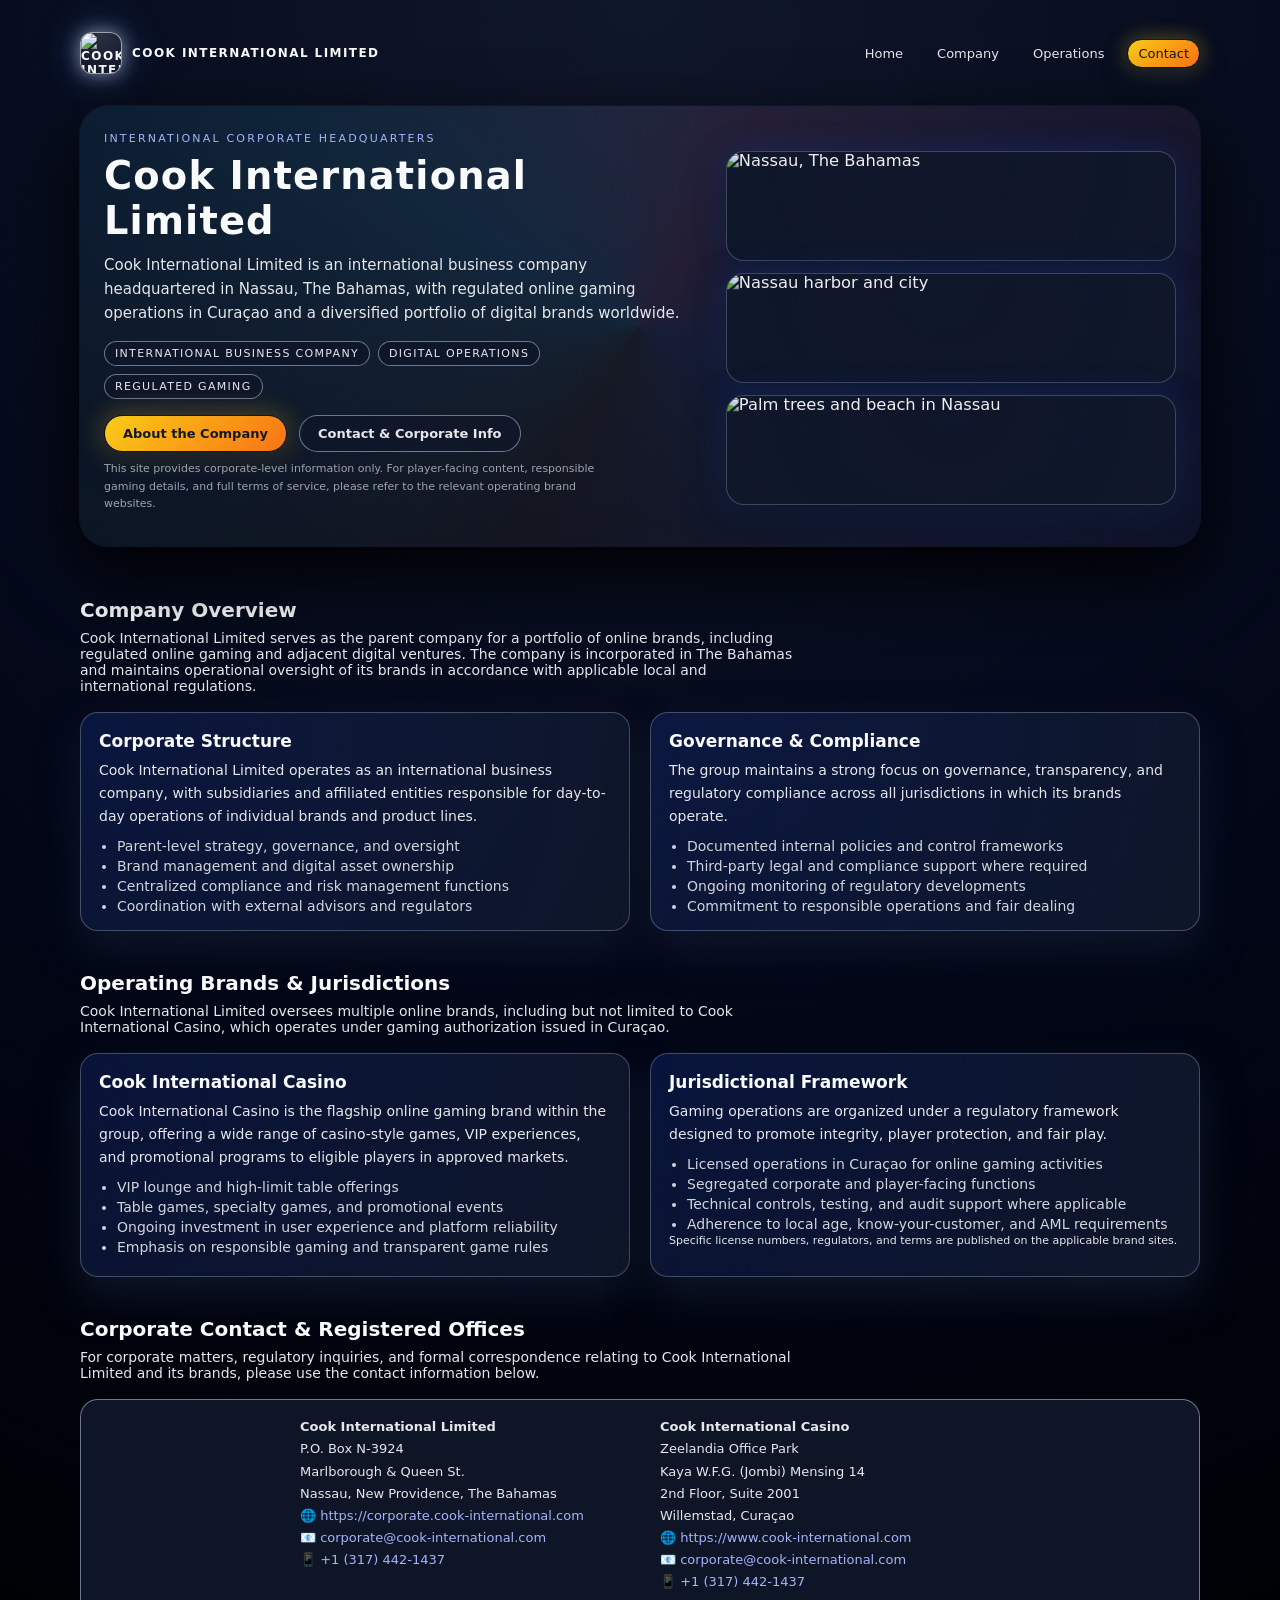
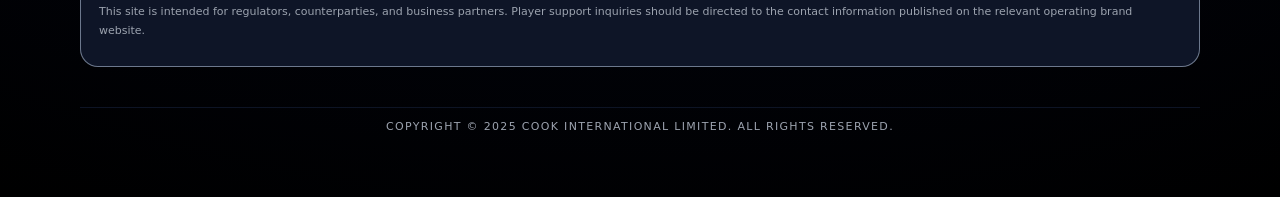
==== index.html @ 4b9677e4 "Update index.html" ====
<!DOCTYPE html>
<html lang="en">
<head>
  <meta charset="UTF-8" />
  <title>Cook International | Corporate Headquarters</title>
  <meta name="viewport" content="width=device-width, initial-scale=1" />
  <meta
    name="description"
    content="Cook International Limited — an international business company headquartered in Nassau, The Bahamas, with regulated gaming operations in Curaçao."
  />
  <style>
    :root {
      --bg-deep: #020617;
      --accent-gold: #facc15;
      --accent-orange: #f97316;
      --accent-indigo: #6366f1;
      --accent-pink: #ec4899;
      --muted: #9ca3af;
      --text-main: #f9fafb;
    }

    * {
      box-sizing: border-box;
    }

    body {
      margin: 0;
      font-family: system-ui, -apple-system, BlinkMacSystemFont, "Segoe UI", sans-serif;
      background: radial-gradient(circle at top, #0f172a 0, #020617 55%, #000 100%);
      color: var(--text-main);
    }

    a {
      color: #a5b4fc;
      text-decoration: none;
    }

    a:hover {
      text-decoration: underline;
    }

    #cookcorp-site {
      padding: 32px 16px 64px;
    }

    .cis-shell {
      max-width: 1120px;
      margin: 0 auto;
    }

    /* NAV */
    .cis-nav {
      display: flex;
      align-items: center;
      justify-content: space-between;
      gap: 18px;
      margin-bottom: 32px;
    }

    .cis-brand {
      display: flex;
      align-items: center;
      gap: 10px;
      font-weight: 600;
      letter-spacing: 0.12em;
      text-transform: uppercase;
      font-size: 12px;
    }

    .cis-brand-logo {
      width: 42px;
      height: 42px;
      border-radius: 12px;
      overflow: hidden;
      border: 1px solid rgba(248, 250, 252, 0.6);
      box-shadow:
        0 0 18px rgba(248, 250, 252, 0.5),
        0 0 40px rgba(59, 130, 246, 0.4);
      background: radial-gradient(circle at top, rgba(248, 250, 252, 0.15), rgba(15, 23, 42, 0.96));
      flex-shrink: 0;
    }

    .cis-brand-logo img {
      width: 100%;
      height: 100%;
      object-fit: cover;
      display: block;
    }

    .cis-nav-links {
      display: flex;
      flex-wrap: wrap;
      gap: 12px;
      font-size: 13px;
    }

    .cis-nav-links a {
      padding: 6px 10px;
      border-radius: 999px;
      color: #e5e7eb;
      border: 1px solid transparent;
    }

    .cis-nav-links a:hover {
      border-color: rgba(148, 163, 184, 0.7);
      text-decoration: none;
      background: rgba(15, 23, 42, 0.9);
    }

    .cis-nav-links a.cis-nav-primary {
      background: linear-gradient(135deg, var(--accent-gold), var(--accent-orange));
      color: #111827;
      border-color: rgba(15, 23, 42, 1);
      box-shadow:
        0 10px 24px rgba(15, 23, 42, 0.9),
        0 0 20px rgba(250, 204, 21, 0.4);
    }

    .cis-nav-links a.cis-nav-primary:hover {
      transform: translateY(-1px);
      box-shadow:
        0 14px 30px rgba(15, 23, 42, 0.95),
        0 0 28px rgba(250, 204, 21, 0.55);
    }

    /* HERO */
    .cis-hero {
      margin-bottom: 52px;
    }

    .cis-hero-inner {
      display: grid;
      grid-template-columns: minmax(0, 1.45fr) minmax(0, 1.1fr);
      gap: 28px;
      align-items: center;
      background: radial-gradient(circle at top, rgba(15, 23, 42, 0.98), rgba(2, 6, 23, 0.98));
      border-radius: 28px;
      padding: 26px 24px 22px;
      box-shadow:
        0 0 0 1px rgba(15, 23, 42, 0.95),
        0 26px 70px rgba(0, 0, 0, 0.96);
      position: relative;
      overflow: hidden;
    }

    .cis-hero-inner::before {
      content: "";
      position: absolute;
      inset: -40%;
      background:
        conic-gradient(
          from 210deg,
          rgba(250, 204, 21, 0.1),
          rgba(56, 189, 248, 0.25),
          rgba(244, 114, 182, 0.22),
          rgba(129, 140, 248, 0.18),
          rgba(250, 204, 21, 0.1)
        );
      opacity: 0.45;
      mix-blend-mode: screen;
      pointer-events: none;
      animation: cisBeam 28s linear infinite;
    }

    .cis-hero-left,
    .cis-hero-right {
      position: relative;
      z-index: 1;
    }

    .cis-eyebrow {
      text-transform: uppercase;
      letter-spacing: 0.2em;
      font-size: 11px;
      color: #a5b4fc;
      margin: 0 0 8px;
    }

    .cis-hero-left h1 {
      font-size: clamp(28px, 3vw, 40px);
      letter-spacing: 0.03em;
      margin: 0 0 10px;
    }

    .cis-hero-lede {
      margin: 0 0 16px;
      color: #e5e7eb;
      line-height: 1.6;
      max-width: 580px;
      font-size: 15px;
    }

    .cis-hero-tags {
      display: flex;
      flex-wrap: wrap;
      gap: 8px;
      margin-bottom: 16px;
      font-size: 11px;
    }

    .cis-tag-pill {
      padding: 5px 10px;
      border-radius: 999px;
      border: 1px solid rgba(148, 163, 184, 0.7);
      background: rgba(15, 23, 42, 0.9);
      color: #e5e7eb;
      text-transform: uppercase;
      letter-spacing: 0.12em;
    }

    .cis-hero-cta-row {
      display: flex;
      flex-wrap: wrap;
      gap: 12px;
      margin: 10px 0 6px;
    }

    .cis-btn-primary,
    .cis-btn-secondary {
      display: inline-flex;
      align-items: center;
      justify-content: center;
      padding: 10px 18px;
      border-radius: 999px;
      font-size: 13px;
      font-weight: 600;
      border: 1px solid transparent;
      cursor: pointer;
      white-space: nowrap;
      transition: transform 0.12s ease, box-shadow 0.12s ease, background 0.12s ease, border-color 0.12s ease;
      text-decoration: none;
    }

    .cis-btn-primary {
      background: linear-gradient(135deg, var(--accent-gold), var(--accent-orange));
      color: #111827;
      border-color: rgba(15, 23, 42, 1);
      box-shadow:
        0 10px 30px rgba(15, 23, 42, 0.9),
        0 0 26px rgba(251, 191, 36, 0.4);
    }

    .cis-btn-primary:hover {
      transform: translateY(-1px);
      box-shadow:
        0 14px 36px rgba(15, 23, 42, 0.96),
        0 0 34px rgba(251, 191, 36, 0.5);
      text-decoration: none;
    }

    .cis-btn-secondary {
      background: rgba(15, 23, 42, 0.78);
      color: #e5e7eb;
      border-color: rgba(148, 163, 184, 0.7);
    }

    .cis-btn-secondary:hover {
      background: rgba(15, 23, 42, 0.96);
      transform: translateY(-1px);
      text-decoration: none;
      box-shadow: 0 10px 26px rgba(15, 23, 42, 0.95);
    }

    .cis-hero-footnote {
      font-size: 11px;
      color: var(--muted);
      max-width: 520px;
      margin-top: 8px;
      line-height: 1.6;
    }

    /* HERO RIGHT – IMAGES */
    .cis-hero-right-grid {
      display: grid;
      grid-template-columns: 1fr;
      gap: 12px;
    }

    .cis-media-card {
      position: relative;
      overflow: hidden;
      border-radius: 18px;
      border: 1px solid rgba(148, 163, 184, 0.35);
      background: radial-gradient(circle at top, rgba(15, 23, 42, 0.9), rgba(15, 23, 42, 1));
      box-shadow:
        0 18px 38px rgba(15, 23, 42, 0.95),
        0 0 30px rgba(30, 64, 175, 0.35);
      min-height: 110px;
    }

    .cis-media-card img {
      width: 100%;
      height: 100%;
      object-fit: cover;
      display: block;
      opacity: 0.95;
      transform: scale(1.02);
      transition: transform 0.4s ease, opacity 0.4s ease;
    }

    .cis-media-card:hover img {
      transform: scale(1.05);
      opacity: 1;
    }

    /* SECTIONS */
    section {
      margin-bottom: 40px;
    }

    .cis-section-title {
      font-size: 20px;
      margin: 0 0 8px;
    }

    .cis-section-sub {
      margin: 0 0 18px;
      font-size: 14px;
      color: #e5e7eb;
      max-width: 720px;
    }

    /* PANELS */
    .cis-two-column {
      display: grid;
      grid-template-columns: repeat(2, minmax(0, 1fr));
      gap: 20px;
    }

    .cis-panel {
      border-radius: 18px;
      border: 1px solid rgba(148, 163, 184, 0.4);
      background: radial-gradient(circle at top left, rgba(30, 64, 175, 0.25), rgba(15, 23, 42, 0.98));
      padding: 18px 18px 16px;
      box-shadow: 0 18px 40px rgba(15, 23, 42, 0.95);
      font-size: 14px;
    }

    .cis-panel h3 {
      margin: 0 0 8px;
      font-size: 17px;
    }

    .cis-panel p {
      margin: 0 0 10px;
      line-height: 1.65;
      color: #e5e7eb;
    }

    .cis-panel ul {
      margin: 0;
      padding-left: 18px;
      color: #d1d5db;
    }

    .cis-panel ul li + li {
      margin-top: 4px;
    }

    .cis-small {
      font-size: 11px;
      color: var(--muted);
      margin-top: 6px;
    }

    /* CONTACT */
    .cis-contact-block {
      border-radius: 18px;
      padding: 16px 18px 14px;
      background: rgba(15, 23, 42, 0.94);
      border: 1px solid rgba(148, 163, 184, 0.7);
      font-size: 13px;
      line-height: 1.7;
      color: #e5e7eb;
    }

    .cis-contact-inner {
      display: flex;
      flex-wrap: wrap;
      gap: 20px 40px;
      justify-content: center;      /* keep the two address boxes together, not pushed to edges */
      align-items: flex-start;
    }

    .cis-contact-details {
      min-width: 260px;
      max-width: 360px;
      flex: 0 1 320px;              /* similar width columns so the “boxes” feel even */
    }

    .cis-contact-label {
      font-size: 11px;
      text-transform: uppercase;
      letter-spacing: 0.08em;
      color: var(--muted);
      margin-bottom: 6px;
    }

    /* FOOTER */
    .cis-footer {
      margin-top: 24px;
      padding-top: 12px;
      border-top: 1px solid rgba(15, 23, 42, 0.9);
      font-size: 11px;
      letter-spacing: 0.12em;
      text-transform: uppercase;
      text-align: center;
      color: var(--muted);
    }

    /* RESPONSIVE */
    @media (max-width: 960px) {
      .cis-hero-inner {
        grid-template-columns: minmax(0, 1fr);
      }

      .cis-hero-right {
        order: -1;
      }
    }

    @media (max-width: 880px) {
      .cis-two-column {
        grid-template-columns: minmax(0, 1fr);
      }
    }

    @media (max-width: 640px) {
      #cookcorp-site {
        padding: 24px 14px 40px;
      }

      .cis-nav {
        flex-direction: column;
        align-items: flex-start;
      }

      .cis-hero-inner {
        padding: 20px 16px 18px;
        border-radius: 22px;
      }

      .cis-contact-inner {
        justify-content: flex-start; /* stack nicely on small screens */
      }
    }

    @keyframes cisBeam {
      0% {
        transform: translate3d(0, 0, 0) rotate(0deg);
      }
      50% {
        transform: translate3d(-6%, 4%, 0) rotate(170deg);
      }
      100% {
        transform: translate3d(0, 0, 0) rotate(360deg);
      }
    }
  </style>
</head>
<body>
  <div id="cookcorp-site">
    <div class="cis-shell">
      <!-- NAV -->
      <header class="cis-nav">
        <div class="cis-brand">
          <div class="cis-brand-logo">
            <img
              src="https://www.cook-international.com/s/CookIntlCasino.png"
              alt="Cook International corporate emblem"
              loading="lazy"
            />
          </div>
          <span>Cook International Limited</span>
        </div>
        <nav class="cis-nav-links">
          <a href="#home">Home</a>
          <a href="#company">Company</a>
          <a href="#operations">Operations</a>
          <a href="#contact" class="cis-nav-primary">Contact</a>
        </nav>
      </header>

      <!-- HERO -->
      <section id="home" class="cis-hero">
        <div class="cis-hero-inner">
          <div class="cis-hero-left">
            <p class="cis-eyebrow">International Corporate Headquarters</p>

            <h1>Cook International Limited</h1>

            <p class="cis-hero-lede">
              Cook International Limited is an international business company headquartered in Nassau,
              The Bahamas, with regulated online gaming operations in Curaçao and a diversified portfolio
              of digital brands worldwide.
            </p>

            <div class="cis-hero-tags">
              <span class="cis-tag-pill">International Business Company</span>
              <span class="cis-tag-pill">Digital Operations</span>
              <span class="cis-tag-pill">Regulated Gaming</span>
            </div>

            <div class="cis-hero-cta-row">
              <a href="#company" class="cis-btn-primary">About the Company</a>
              <a href="#contact" class="cis-btn-secondary">Contact &amp; Corporate Info</a>
            </div>

            <p class="cis-hero-footnote">
              This site provides corporate-level information only. For player-facing content, responsible
              gaming details, and full terms of service, please refer to the relevant operating brand
              websites.
            </p>
          </div>

          <div class="cis-hero-right">
            <div class="cis-hero-right-grid">
              <div class="cis-media-card">
                <img
                  src="https://assets.ace.aaa.com/is/image/aceaaa/GettyImages-1688989832-coastline-paradise-island-bahamas:hero-full-width-1200x800"
                  alt="Nassau, The Bahamas"
                  loading="lazy"
                />
              </div>
              <div class="cis-media-card">
                <img
                  src="https://www.ncl.com/sites/default/files/1000x667bahamasnassau.jpg"
                  alt="Nassau harbor and city"
                  loading="lazy"
                />
              </div>
              <div class="cis-media-card">
                <img
                  src="https://ik.imgkit.net/3vlqs5axxjf/external/ik-seo/http://images.ntmllc.com/v4/destination/Bahamas/Nassau/220570_SCN2_Nassau_iStock1006274284_ZF86EC/Nassau-Scenery.jpg?tr=w-656%2Ch-390%2Cfo-auto"
                  alt="Palm trees and beach in Nassau"
                  loading="lazy"
                />
              </div>
            </div>
          </div>
        </div>
      </section>

      <!-- COMPANY -->
      <section id="company">
        <h2 class="cis-section-title">Company Overview</h2>
        <p class="cis-section-sub">
          Cook International Limited serves as the parent company for a portfolio of online brands,
          including regulated online gaming and adjacent digital ventures. The company is incorporated
          in The Bahamas and maintains operational oversight of its brands in accordance with applicable
          local and international regulations.
        </p>

        <div class="cis-two-column">
          <article class="cis-panel">
            <h3>Corporate Structure</h3>
            <p>
              Cook International Limited operates as an international business company, with subsidiaries
              and affiliated entities responsible for day-to-day operations of individual brands and product
              lines.
            </p>
            <ul>
              <li>Parent-level strategy, governance, and oversight</li>
              <li>Brand management and digital asset ownership</li>
              <li>Centralized compliance and risk management functions</li>
              <li>Coordination with external advisors and regulators</li>
            </ul>
          </article>

          <article class="cis-panel">
            <h3>Governance &amp; Compliance</h3>
            <p>
              The group maintains a strong focus on governance, transparency, and regulatory compliance
              across all jurisdictions in which its brands operate.
            </p>
            <ul>
              <li>Documented internal policies and control frameworks</li>
              <li>Third-party legal and compliance support where required</li>
              <li>Ongoing monitoring of regulatory developments</li>
              <li>Commitment to responsible operations and fair dealing</li>
            </ul>
          </article>
        </div>
      </section>

      <!-- OPERATIONS -->
      <section id="operations">
        <h2 class="cis-section-title">Operating Brands &amp; Jurisdictions</h2>
        <p class="cis-section-sub">
          Cook International Limited oversees multiple online brands, including but not limited to
          Cook International Casino, which operates under gaming authorization issued in Curaçao.
        </p>

        <div class="cis-two-column">
          <article class="cis-panel">
            <h3>Cook International Casino</h3>
            <p>
              Cook International Casino is the flagship online gaming brand within the group, offering
              a wide range of casino-style games, VIP experiences, and promotional programs to eligible
              players in approved markets.
            </p>
            <ul>
              <li>VIP lounge and high-limit table offerings</li>
              <li>Table games, specialty games, and promotional events</li>
              <li>Ongoing investment in user experience and platform reliability</li>
              <li>Emphasis on responsible gaming and transparent game rules</li>
            </ul>
          </article>

          <article class="cis-panel">
            <h3>Jurisdictional Framework</h3>
            <p>
              Gaming operations are organized under a regulatory framework designed to promote integrity,
              player protection, and fair play.
            </p>
            <ul>
              <li>Licensed operations in Curaçao for online gaming activities</li>
              <li>Segregated corporate and player-facing functions</li>
              <li>Technical controls, testing, and audit support where applicable</li>
              <li>Adherence to local age, know-your-customer, and AML requirements</li>
            </ul>
            <p class="cis-small">
              Specific license numbers, regulators, and terms are published on the applicable brand sites.
            </p>
          </article>
        </div>
      </section>

      <!-- CONTACT -->
      <section id="contact">
        <h2 class="cis-section-title">Corporate Contact &amp; Registered Offices</h2>
        <p class="cis-section-sub">
          For corporate matters, regulatory inquiries, and formal correspondence relating to Cook International
          Limited and its brands, please use the contact information below.
        </p>

        <div class="cis-contact-block">
          <div class="cis-contact-inner">
            <!-- Bahamas Corporate Office -->
            <div class="cis-contact-details">
              <strong>Cook International Limited</strong><br />
              P.O. Box N-3924<br />
              Marlborough &amp; Queen St.<br />
              Nassau, New Providence, The Bahamas<br />
              🌐
              <a href="https://corporate.cook-international.com" target="_blank" rel="noopener">
                https://corporate.cook-international.com
              </a><br />
              📧
              <a href="mailto:corporate@cook-international.com">corporate@cook-international.com</a><br />
              📱
              <a href="tel:+13174421437">+1 (317) 442-1437</a>
            </div>

            <!-- Curaçao Gaming Operations Address -->
            <div class="cis-contact-details">
              <strong>Cook International Casino</strong><br />
              Zeelandia Office Park<br />
              Kaya W.F.G. (Jombi) Mensing 14<br />
              2nd Floor, Suite 2001<br />
              Willemstad, Curaçao<br />
              🌐
              <a href="https://www.cook-international.com" target="_blank" rel="noopener">
                https://www.cook-international.com
              </a><br />
              📧
              <a href="mailto:corporate@cook-international.com">corporate@cook-international.com</a><br />
              📱
              <a href="tel:+13174421437">+1 (317) 442-1437</a>
            </div>
          </div>

          <p class="cis-small" style="margin-top: 10px;">
            This site is intended for regulators, counterparties, and business partners. Player support inquiries
            should be directed to the contact information published on the relevant operating brand website.
          </p>
        </div>
      </section>

      <footer class="cis-footer">
        Copyright © 2025 Cook International Limited. All Rights Reserved.
      </footer>
    </div>
  </div>
</body>
</html>
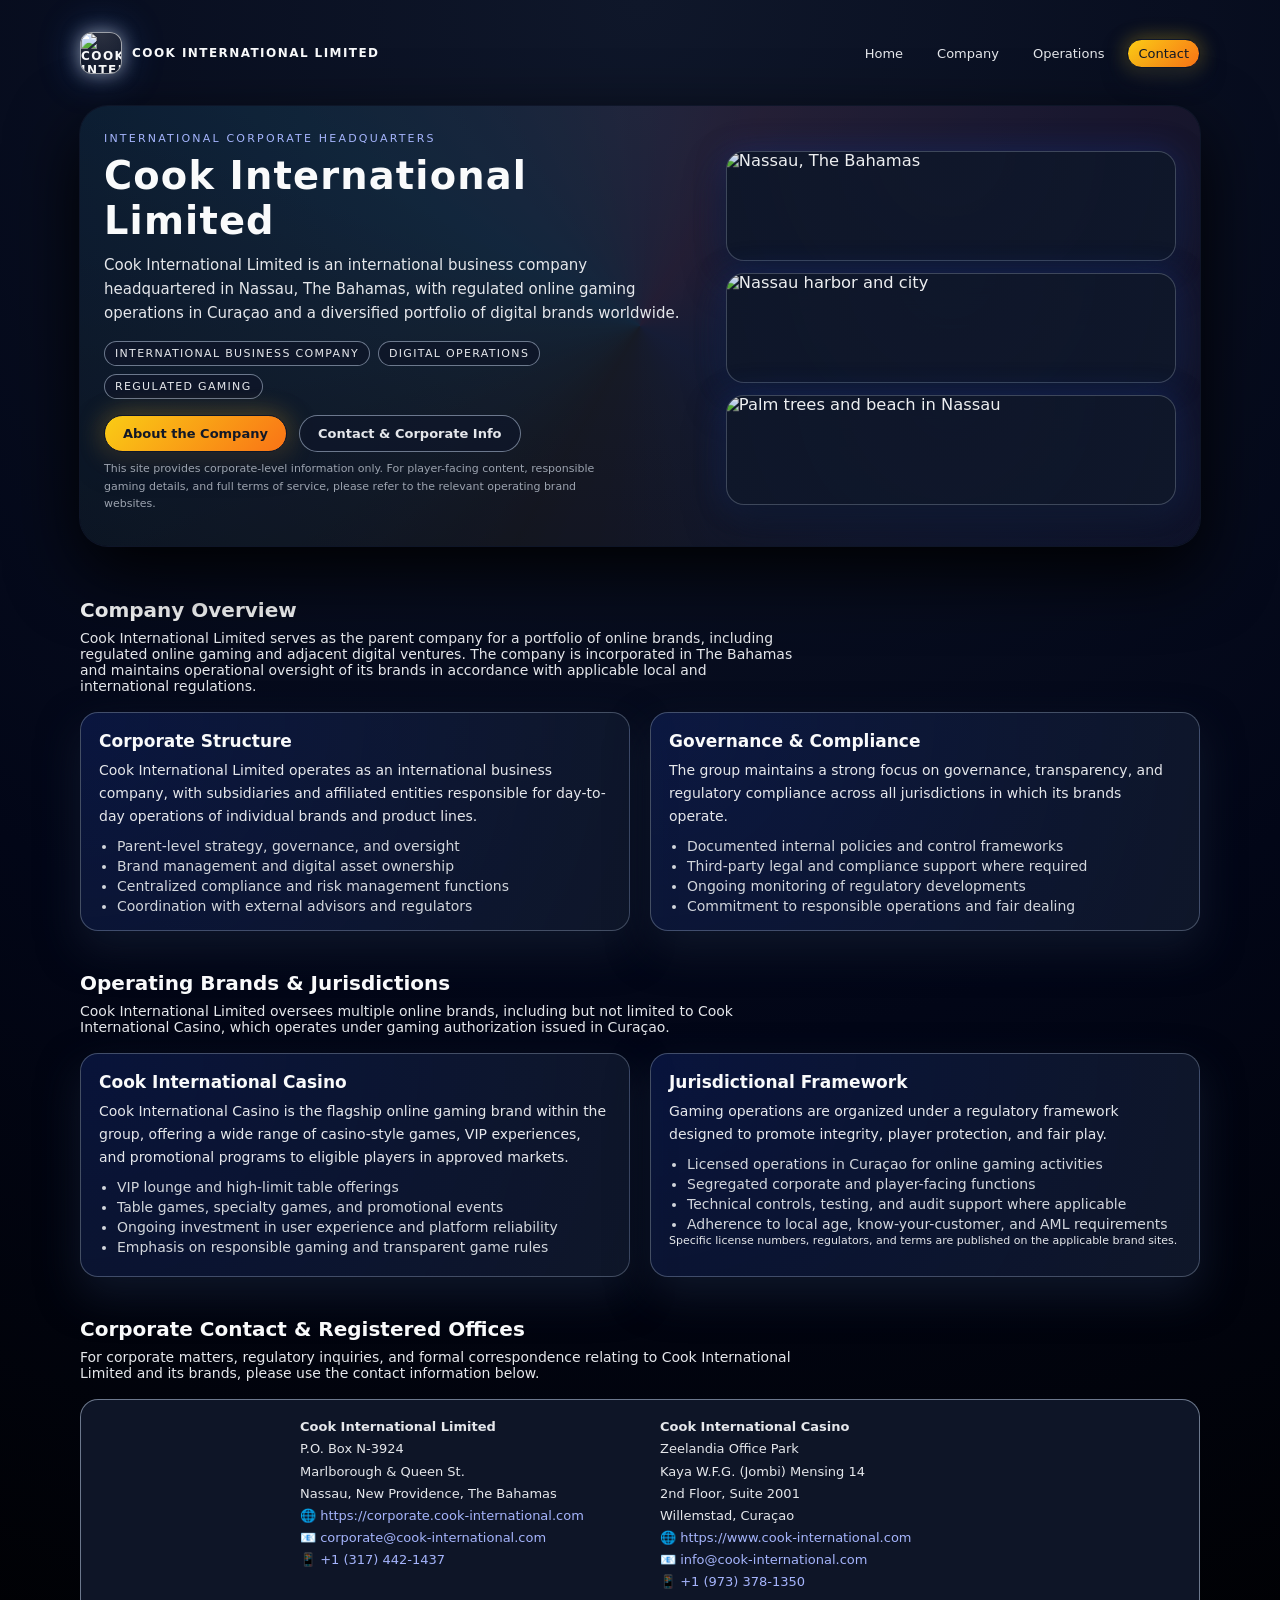
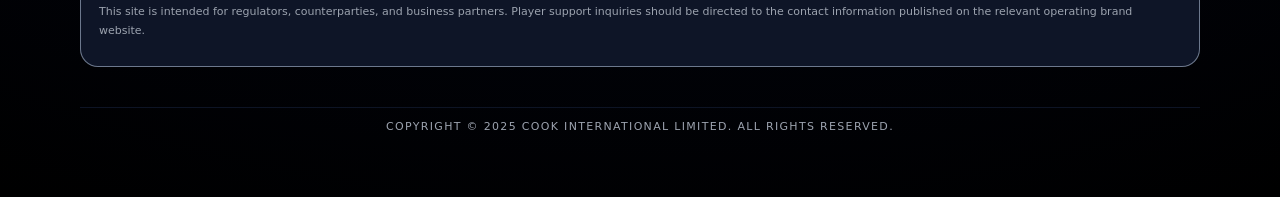
==== commit ac433be2: "Update index.html" ====
--- a/index.html
+++ b/index.html
@@ -664,9 +664,9 @@
                 https://www.cook-international.com
               </a><br />
               📧
-              <a href="mailto:corporate@cook-international.com">corporate@cook-international.com</a><br />
+              <a href="mailto:info@cook-international.com">info@cook-international.com</a><br />
               📱
-              <a href="tel:+13174421437">+1 (317) 442-1437</a>
+              <a href="tel:+19733781350">+1 (973) 378-1350</a>
             </div>
           </div>
 
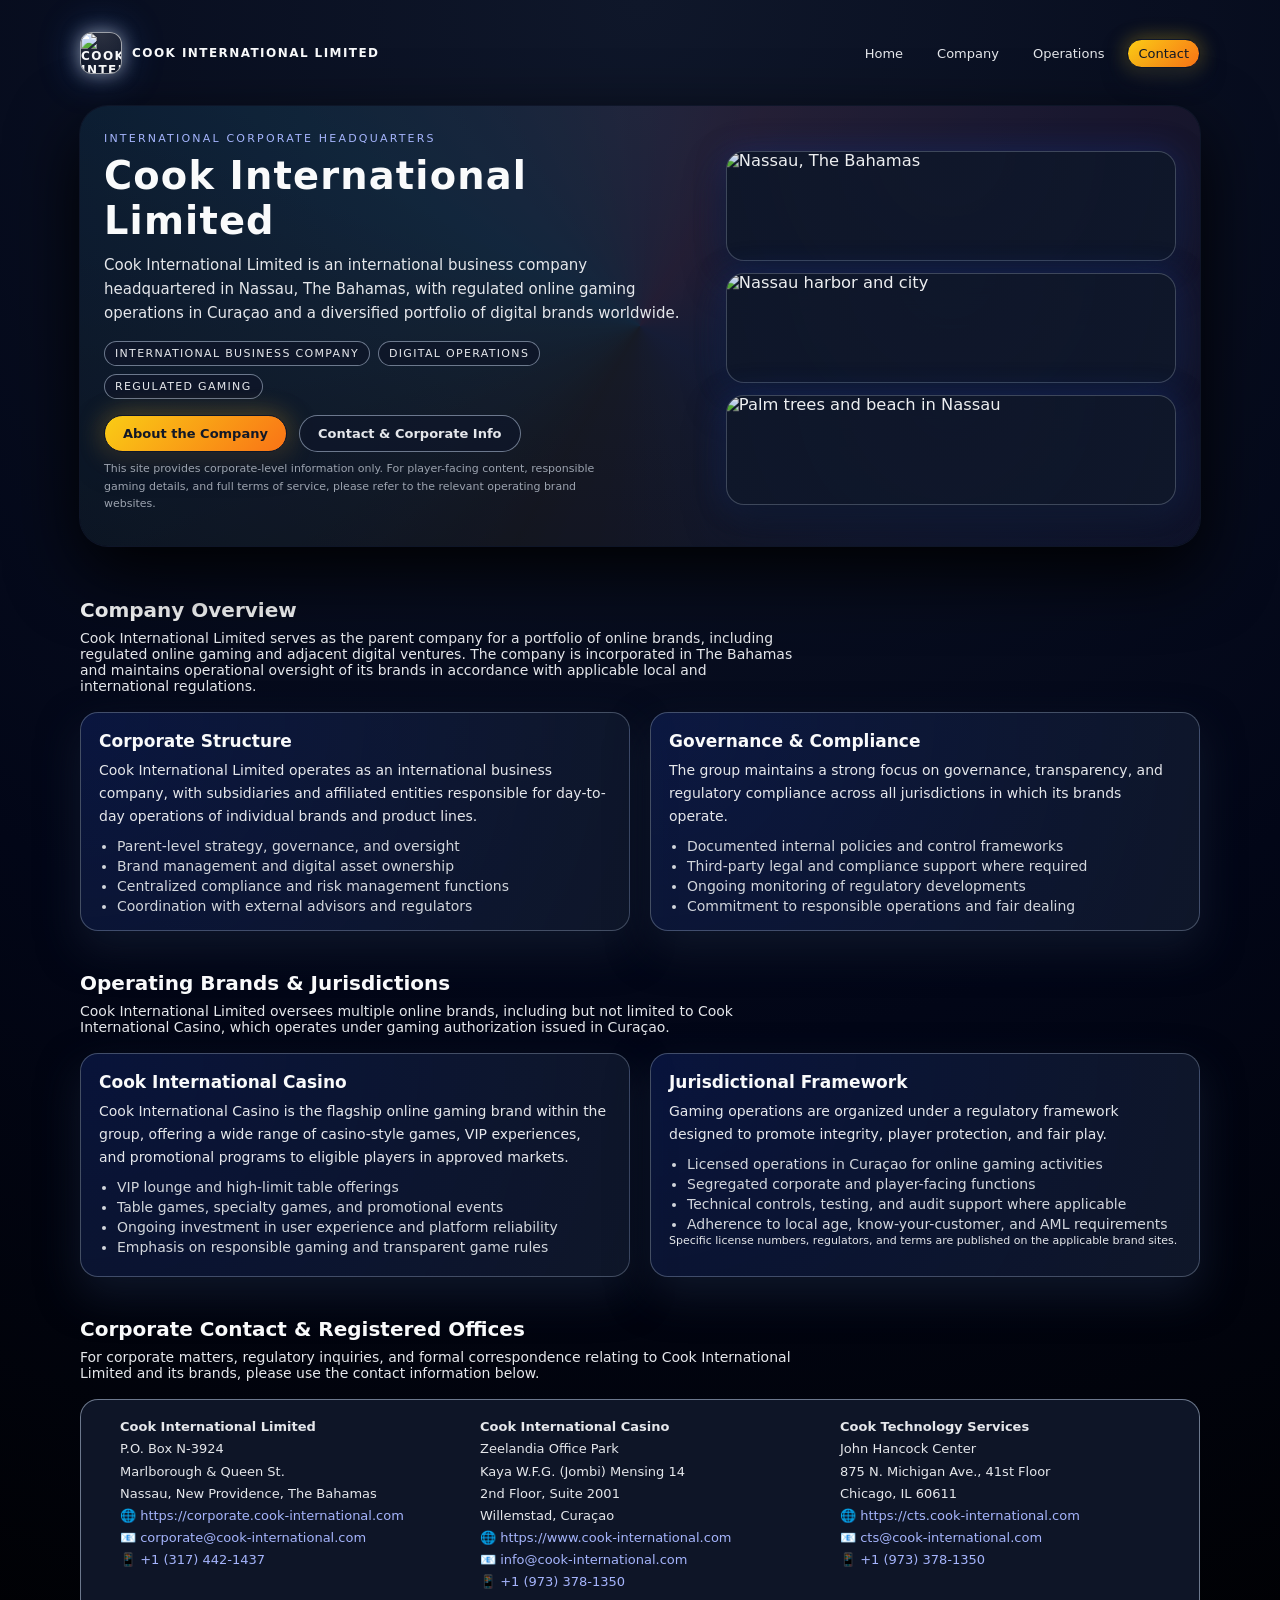
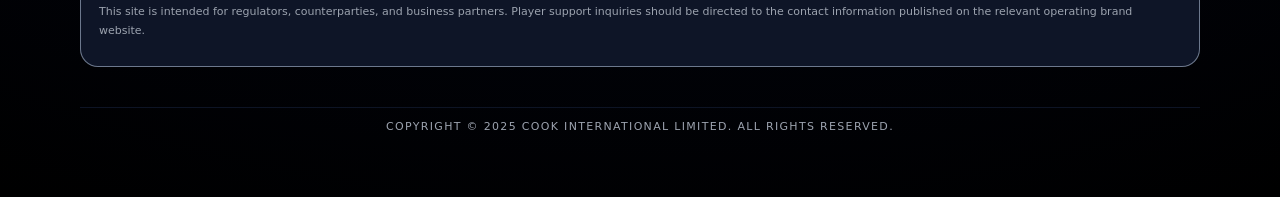
==== commit 2e70d5ca: "Update index.html" ====
--- a/index.html
+++ b/index.html
@@ -378,14 +378,14 @@
       display: flex;
       flex-wrap: wrap;
       gap: 20px 40px;
-      justify-content: center;      /* keep the two address boxes together, not pushed to edges */
+      justify-content: center;  /* keep the address boxes grouped and centered */
       align-items: flex-start;
     }
 
     .cis-contact-details {
       min-width: 260px;
       max-width: 360px;
-      flex: 0 1 320px;              /* similar width columns so the “boxes” feel even */
+      flex: 0 1 320px;  /* similar width columns so the “boxes” feel even */
     }
 
     .cis-contact-label {
@@ -668,6 +668,22 @@
               📱
               <a href="tel:+19733781350">+1 (973) 378-1350</a>
             </div>
+
+            <!-- Chicago Technology Services Office (3rd entry) -->
+            <div class="cis-contact-details">
+              <strong>Cook Technology Services</strong><br />
+              John Hancock Center<br />
+              875 N. Michigan Ave., 41st Floor<br />
+              Chicago, IL 60611<br />
+              🌐
+              <a href="https://cts.cook-international.com" target="_blank" rel="noopener">
+                https://cts.cook-international.com
+              </a><br />
+              📧
+              <a href="mailto:cts@cook-international.com">cts@cook-international.com</a><br />
+              📱
+              <a href="tel:+19733781350">+1 (973) 378-1350</a>
+            </div>
           </div>
 
           <p class="cis-small" style="margin-top: 10px;">
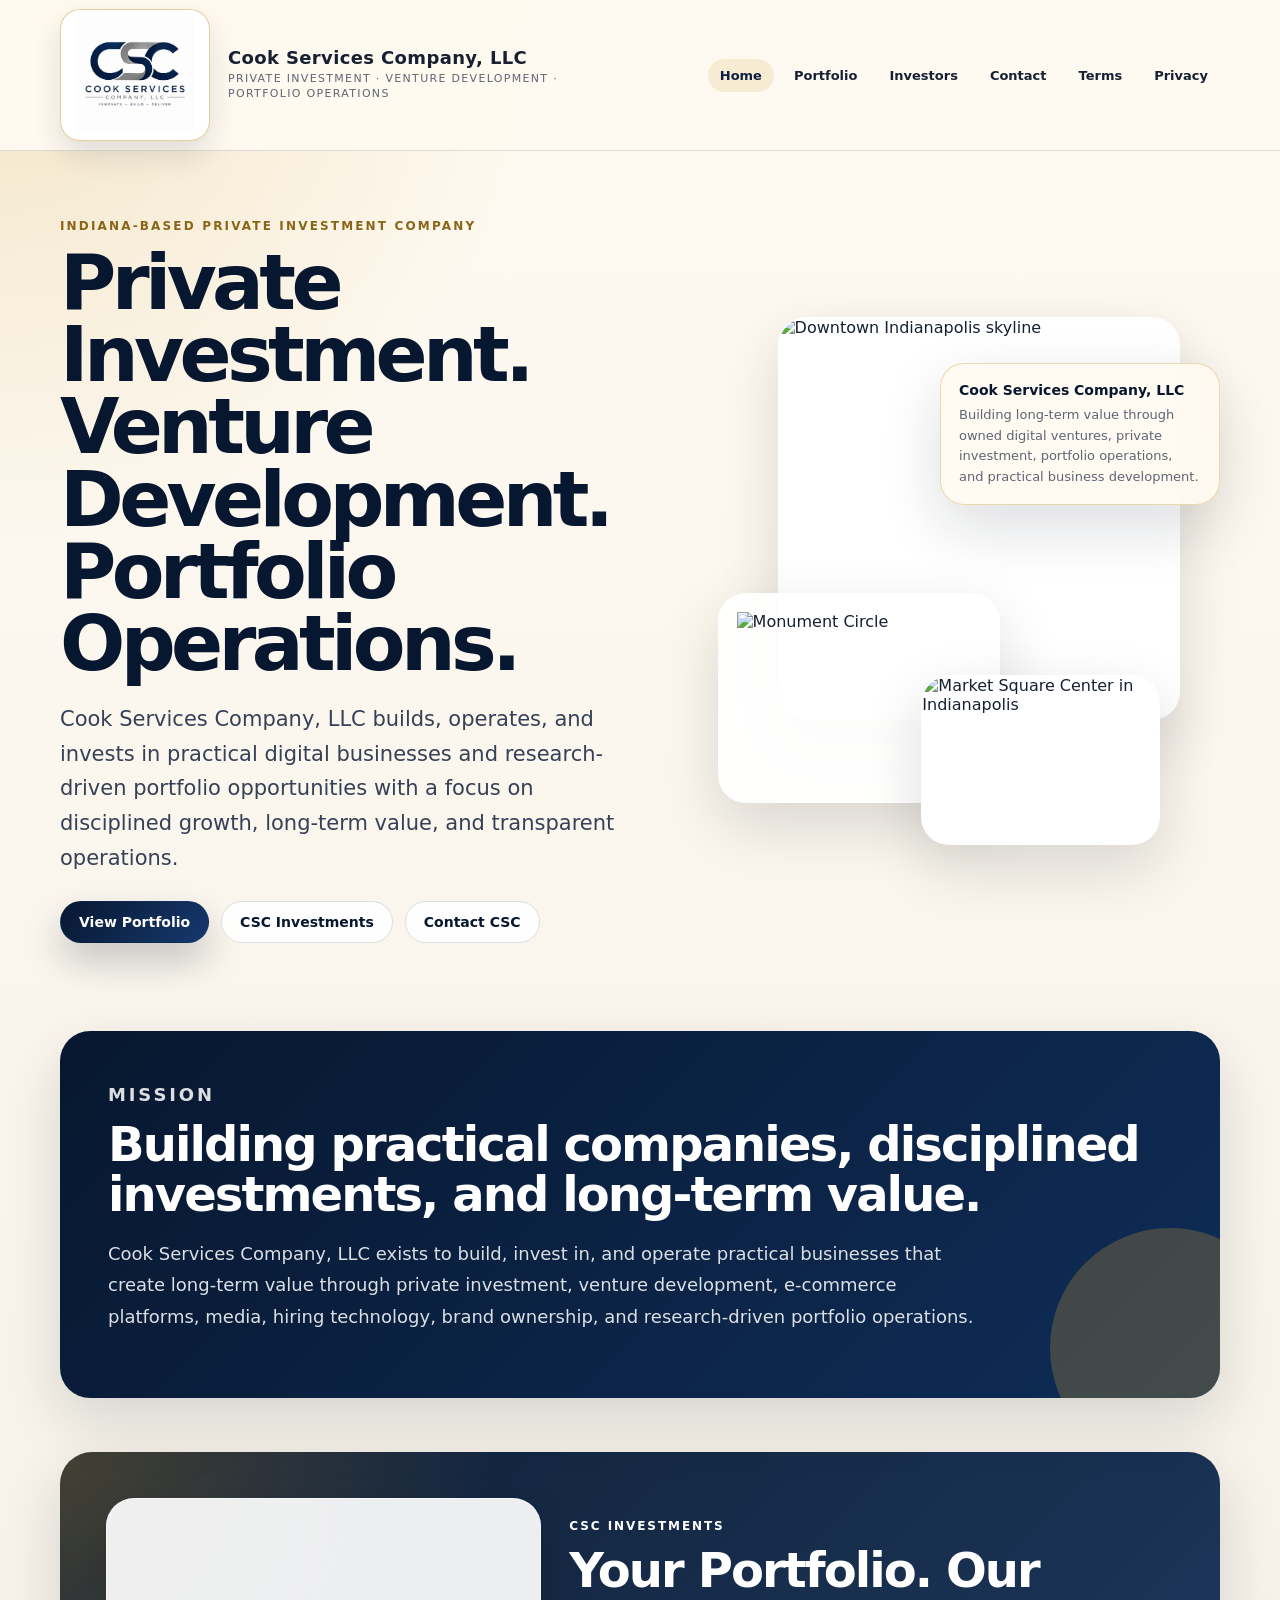
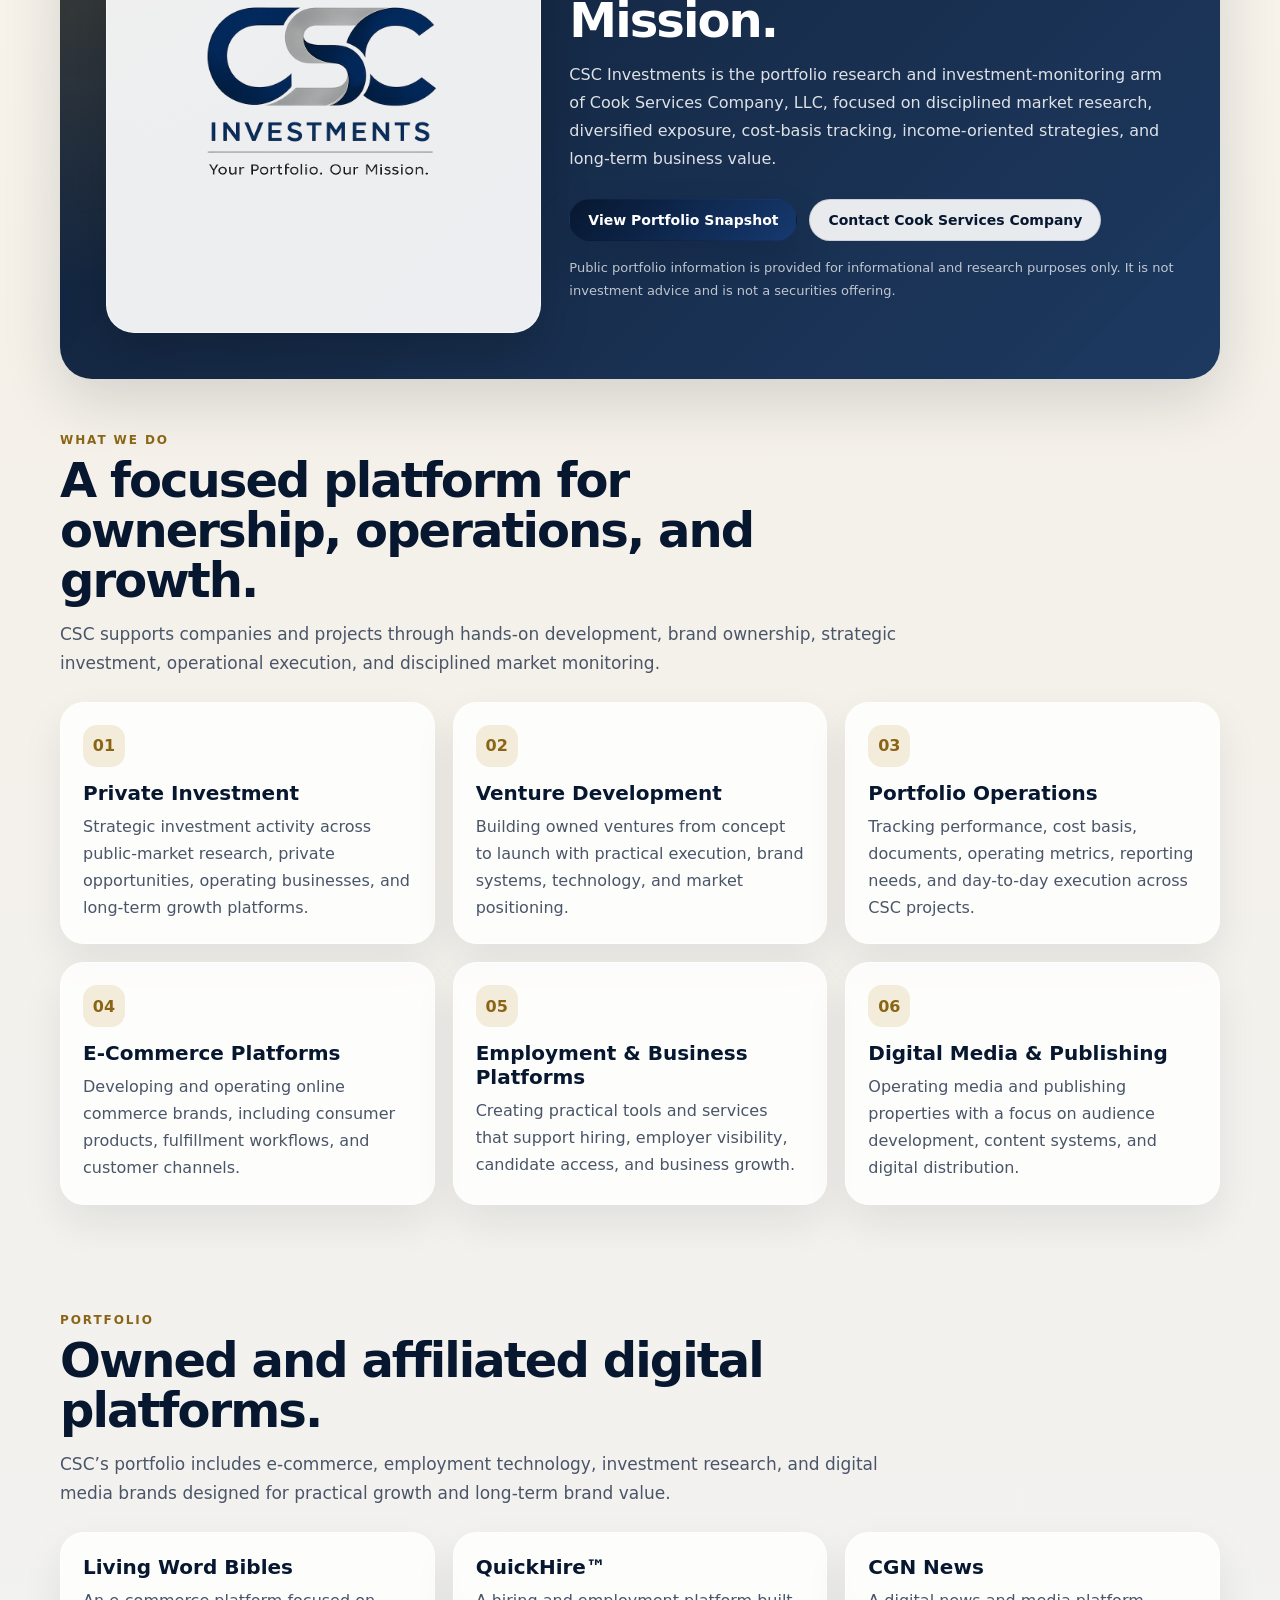
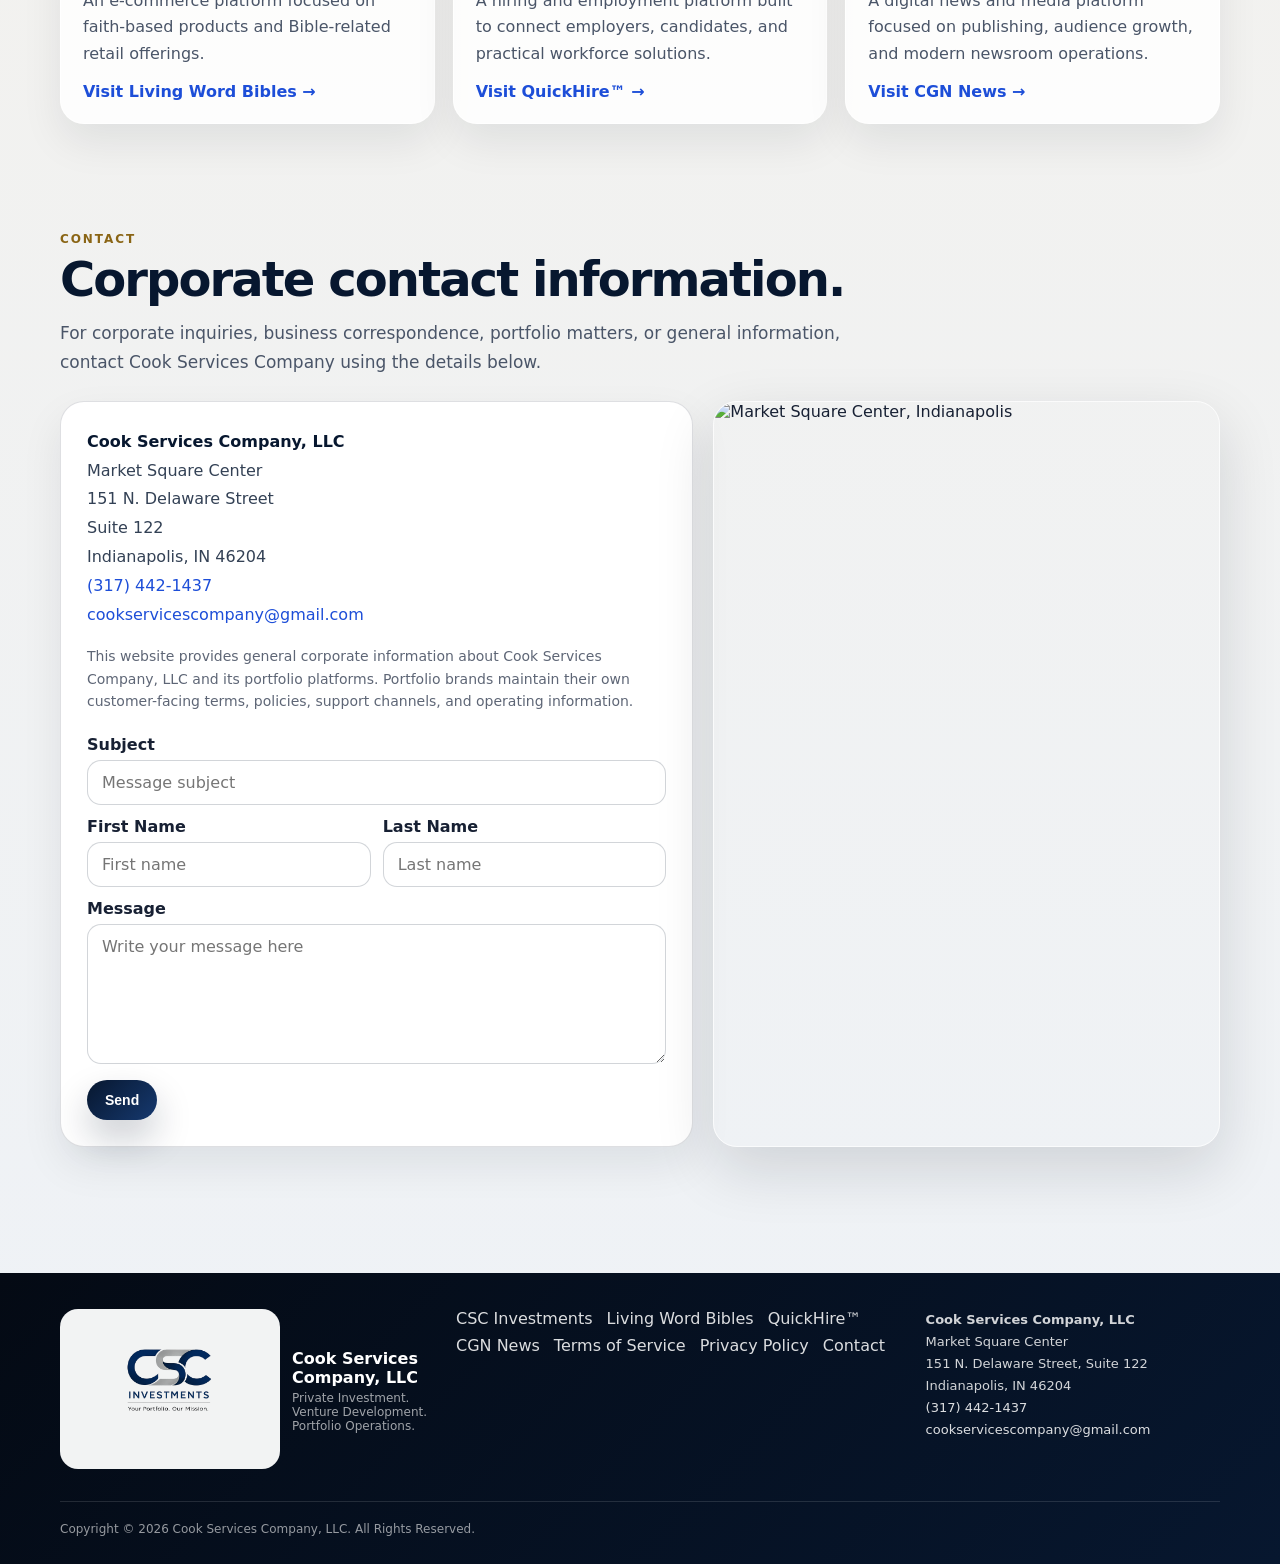
==== commit cfd5044b: "Clean corporate site indexable release" ====
--- a/index.html
+++ b/index.html
@@ -1,702 +1,273 @@
-<!DOCTYPE html>
+<!doctype html>
 <html lang="en">
 <head>
-  <meta charset="UTF-8" />
-  <title>Cook International | Corporate Headquarters</title>
-  <meta name="viewport" content="width=device-width, initial-scale=1" />
-  <meta
-    name="description"
-    content="Cook International Limited — an international business company headquartered in Nassau, The Bahamas, with regulated gaming operations in Curaçao."
-  />
-  <style>
-    :root {
-      --bg-deep: #020617;
-      --accent-gold: #facc15;
-      --accent-orange: #f97316;
-      --accent-indigo: #6366f1;
-      --accent-pink: #ec4899;
-      --muted: #9ca3af;
-      --text-main: #f9fafb;
-    }
-
-    * {
-      box-sizing: border-box;
-    }
-
-    body {
-      margin: 0;
-      font-family: system-ui, -apple-system, BlinkMacSystemFont, "Segoe UI", sans-serif;
-      background: radial-gradient(circle at top, #0f172a 0, #020617 55%, #000 100%);
-      color: var(--text-main);
-    }
-
-    a {
-      color: #a5b4fc;
-      text-decoration: none;
-    }
-
-    a:hover {
-      text-decoration: underline;
-    }
-
-    #cookcorp-site {
-      padding: 32px 16px 64px;
-    }
-
-    .cis-shell {
-      max-width: 1120px;
-      margin: 0 auto;
-    }
-
-    /* NAV */
-    .cis-nav {
-      display: flex;
-      align-items: center;
-      justify-content: space-between;
-      gap: 18px;
-      margin-bottom: 32px;
-    }
-
-    .cis-brand {
-      display: flex;
-      align-items: center;
-      gap: 10px;
-      font-weight: 600;
-      letter-spacing: 0.12em;
-      text-transform: uppercase;
-      font-size: 12px;
-    }
-
-    .cis-brand-logo {
-      width: 42px;
-      height: 42px;
-      border-radius: 12px;
-      overflow: hidden;
-      border: 1px solid rgba(248, 250, 252, 0.6);
-      box-shadow:
-        0 0 18px rgba(248, 250, 252, 0.5),
-        0 0 40px rgba(59, 130, 246, 0.4);
-      background: radial-gradient(circle at top, rgba(248, 250, 252, 0.15), rgba(15, 23, 42, 0.96));
-      flex-shrink: 0;
-    }
-
-    .cis-brand-logo img {
-      width: 100%;
-      height: 100%;
-      object-fit: cover;
-      display: block;
-    }
-
-    .cis-nav-links {
-      display: flex;
-      flex-wrap: wrap;
-      gap: 12px;
-      font-size: 13px;
-    }
-
-    .cis-nav-links a {
-      padding: 6px 10px;
-      border-radius: 999px;
-      color: #e5e7eb;
-      border: 1px solid transparent;
-    }
-
-    .cis-nav-links a:hover {
-      border-color: rgba(148, 163, 184, 0.7);
-      text-decoration: none;
-      background: rgba(15, 23, 42, 0.9);
-    }
-
-    .cis-nav-links a.cis-nav-primary {
-      background: linear-gradient(135deg, var(--accent-gold), var(--accent-orange));
-      color: #111827;
-      border-color: rgba(15, 23, 42, 1);
-      box-shadow:
-        0 10px 24px rgba(15, 23, 42, 0.9),
-        0 0 20px rgba(250, 204, 21, 0.4);
-    }
-
-    .cis-nav-links a.cis-nav-primary:hover {
-      transform: translateY(-1px);
-      box-shadow:
-        0 14px 30px rgba(15, 23, 42, 0.95),
-        0 0 28px rgba(250, 204, 21, 0.55);
-    }
-
-    /* HERO */
-    .cis-hero {
-      margin-bottom: 52px;
-    }
-
-    .cis-hero-inner {
-      display: grid;
-      grid-template-columns: minmax(0, 1.45fr) minmax(0, 1.1fr);
-      gap: 28px;
-      align-items: center;
-      background: radial-gradient(circle at top, rgba(15, 23, 42, 0.98), rgba(2, 6, 23, 0.98));
-      border-radius: 28px;
-      padding: 26px 24px 22px;
-      box-shadow:
-        0 0 0 1px rgba(15, 23, 42, 0.95),
-        0 26px 70px rgba(0, 0, 0, 0.96);
-      position: relative;
-      overflow: hidden;
-    }
-
-    .cis-hero-inner::before {
-      content: "";
-      position: absolute;
-      inset: -40%;
-      background:
-        conic-gradient(
-          from 210deg,
-          rgba(250, 204, 21, 0.1),
-          rgba(56, 189, 248, 0.25),
-          rgba(244, 114, 182, 0.22),
-          rgba(129, 140, 248, 0.18),
-          rgba(250, 204, 21, 0.1)
-        );
-      opacity: 0.45;
-      mix-blend-mode: screen;
-      pointer-events: none;
-      animation: cisBeam 28s linear infinite;
-    }
-
-    .cis-hero-left,
-    .cis-hero-right {
-      position: relative;
-      z-index: 1;
-    }
-
-    .cis-eyebrow {
-      text-transform: uppercase;
-      letter-spacing: 0.2em;
-      font-size: 11px;
-      color: #a5b4fc;
-      margin: 0 0 8px;
-    }
-
-    .cis-hero-left h1 {
-      font-size: clamp(28px, 3vw, 40px);
-      letter-spacing: 0.03em;
-      margin: 0 0 10px;
-    }
-
-    .cis-hero-lede {
-      margin: 0 0 16px;
-      color: #e5e7eb;
-      line-height: 1.6;
-      max-width: 580px;
-      font-size: 15px;
-    }
-
-    .cis-hero-tags {
-      display: flex;
-      flex-wrap: wrap;
-      gap: 8px;
-      margin-bottom: 16px;
-      font-size: 11px;
-    }
-
-    .cis-tag-pill {
-      padding: 5px 10px;
-      border-radius: 999px;
-      border: 1px solid rgba(148, 163, 184, 0.7);
-      background: rgba(15, 23, 42, 0.9);
-      color: #e5e7eb;
-      text-transform: uppercase;
-      letter-spacing: 0.12em;
-    }
-
-    .cis-hero-cta-row {
-      display: flex;
-      flex-wrap: wrap;
-      gap: 12px;
-      margin: 10px 0 6px;
-    }
-
-    .cis-btn-primary,
-    .cis-btn-secondary {
-      display: inline-flex;
-      align-items: center;
-      justify-content: center;
-      padding: 10px 18px;
-      border-radius: 999px;
-      font-size: 13px;
-      font-weight: 600;
-      border: 1px solid transparent;
-      cursor: pointer;
-      white-space: nowrap;
-      transition: transform 0.12s ease, box-shadow 0.12s ease, background 0.12s ease, border-color 0.12s ease;
-      text-decoration: none;
-    }
-
-    .cis-btn-primary {
-      background: linear-gradient(135deg, var(--accent-gold), var(--accent-orange));
-      color: #111827;
-      border-color: rgba(15, 23, 42, 1);
-      box-shadow:
-        0 10px 30px rgba(15, 23, 42, 0.9),
-        0 0 26px rgba(251, 191, 36, 0.4);
-    }
-
-    .cis-btn-primary:hover {
-      transform: translateY(-1px);
-      box-shadow:
-        0 14px 36px rgba(15, 23, 42, 0.96),
-        0 0 34px rgba(251, 191, 36, 0.5);
-      text-decoration: none;
-    }
-
-    .cis-btn-secondary {
-      background: rgba(15, 23, 42, 0.78);
-      color: #e5e7eb;
-      border-color: rgba(148, 163, 184, 0.7);
-    }
-
-    .cis-btn-secondary:hover {
-      background: rgba(15, 23, 42, 0.96);
-      transform: translateY(-1px);
-      text-decoration: none;
-      box-shadow: 0 10px 26px rgba(15, 23, 42, 0.95);
-    }
-
-    .cis-hero-footnote {
-      font-size: 11px;
-      color: var(--muted);
-      max-width: 520px;
-      margin-top: 8px;
-      line-height: 1.6;
-    }
-
-    /* HERO RIGHT – IMAGES */
-    .cis-hero-right-grid {
-      display: grid;
-      grid-template-columns: 1fr;
-      gap: 12px;
-    }
-
-    .cis-media-card {
-      position: relative;
-      overflow: hidden;
-      border-radius: 18px;
-      border: 1px solid rgba(148, 163, 184, 0.35);
-      background: radial-gradient(circle at top, rgba(15, 23, 42, 0.9), rgba(15, 23, 42, 1));
-      box-shadow:
-        0 18px 38px rgba(15, 23, 42, 0.95),
-        0 0 30px rgba(30, 64, 175, 0.35);
-      min-height: 110px;
-    }
-
-    .cis-media-card img {
-      width: 100%;
-      height: 100%;
-      object-fit: cover;
-      display: block;
-      opacity: 0.95;
-      transform: scale(1.02);
-      transition: transform 0.4s ease, opacity 0.4s ease;
-    }
-
-    .cis-media-card:hover img {
-      transform: scale(1.05);
-      opacity: 1;
-    }
-
-    /* SECTIONS */
-    section {
-      margin-bottom: 40px;
-    }
-
-    .cis-section-title {
-      font-size: 20px;
-      margin: 0 0 8px;
-    }
-
-    .cis-section-sub {
-      margin: 0 0 18px;
-      font-size: 14px;
-      color: #e5e7eb;
-      max-width: 720px;
-    }
-
-    /* PANELS */
-    .cis-two-column {
-      display: grid;
-      grid-template-columns: repeat(2, minmax(0, 1fr));
-      gap: 20px;
-    }
-
-    .cis-panel {
-      border-radius: 18px;
-      border: 1px solid rgba(148, 163, 184, 0.4);
-      background: radial-gradient(circle at top left, rgba(30, 64, 175, 0.25), rgba(15, 23, 42, 0.98));
-      padding: 18px 18px 16px;
-      box-shadow: 0 18px 40px rgba(15, 23, 42, 0.95);
-      font-size: 14px;
-    }
-
-    .cis-panel h3 {
-      margin: 0 0 8px;
-      font-size: 17px;
-    }
-
-    .cis-panel p {
-      margin: 0 0 10px;
-      line-height: 1.65;
-      color: #e5e7eb;
-    }
-
-    .cis-panel ul {
-      margin: 0;
-      padding-left: 18px;
-      color: #d1d5db;
-    }
-
-    .cis-panel ul li + li {
-      margin-top: 4px;
-    }
-
-    .cis-small {
-      font-size: 11px;
-      color: var(--muted);
-      margin-top: 6px;
-    }
-
-    /* CONTACT */
-    .cis-contact-block {
-      border-radius: 18px;
-      padding: 16px 18px 14px;
-      background: rgba(15, 23, 42, 0.94);
-      border: 1px solid rgba(148, 163, 184, 0.7);
-      font-size: 13px;
-      line-height: 1.7;
-      color: #e5e7eb;
-    }
-
-    .cis-contact-inner {
-      display: flex;
-      flex-wrap: wrap;
-      gap: 20px 40px;
-      justify-content: center;  /* keep the address boxes grouped and centered */
-      align-items: flex-start;
-    }
-
-    .cis-contact-details {
-      min-width: 260px;
-      max-width: 360px;
-      flex: 0 1 320px;  /* similar width columns so the “boxes” feel even */
-    }
-
-    .cis-contact-label {
-      font-size: 11px;
-      text-transform: uppercase;
-      letter-spacing: 0.08em;
-      color: var(--muted);
-      margin-bottom: 6px;
-    }
-
-    /* FOOTER */
-    .cis-footer {
-      margin-top: 24px;
-      padding-top: 12px;
-      border-top: 1px solid rgba(15, 23, 42, 0.9);
-      font-size: 11px;
-      letter-spacing: 0.12em;
-      text-transform: uppercase;
-      text-align: center;
-      color: var(--muted);
-    }
-
-    /* RESPONSIVE */
-    @media (max-width: 960px) {
-      .cis-hero-inner {
-        grid-template-columns: minmax(0, 1fr);
-      }
-
-      .cis-hero-right {
-        order: -1;
-      }
-    }
-
-    @media (max-width: 880px) {
-      .cis-two-column {
-        grid-template-columns: minmax(0, 1fr);
-      }
-    }
-
-    @media (max-width: 640px) {
-      #cookcorp-site {
-        padding: 24px 14px 40px;
-      }
-
-      .cis-nav {
-        flex-direction: column;
-        align-items: flex-start;
-      }
-
-      .cis-hero-inner {
-        padding: 20px 16px 18px;
-        border-radius: 22px;
-      }
-
-      .cis-contact-inner {
-        justify-content: flex-start; /* stack nicely on small screens */
-      }
-    }
-
-    @keyframes cisBeam {
-      0% {
-        transform: translate3d(0, 0, 0) rotate(0deg);
-      }
-      50% {
-        transform: translate3d(-6%, 4%, 0) rotate(170deg);
-      }
-      100% {
-        transform: translate3d(0, 0, 0) rotate(360deg);
-      }
-    }
-  </style>
+  <meta charset="utf-8">
+  <meta name="viewport" content="width=device-width, initial-scale=1">
+  <title>Cook Services Company, LLC | Private Investment & Portfolio Operations</title>
+  <meta name="description" content="Cook Services Company, LLC is an Indiana-based private investment, venture development, and portfolio operations company focused on practical digital businesses and research-driven long-term value.">
+  <meta name="robots" content="index, follow">
+  <link rel="canonical" href="https://corporate.cook-international.com/">
+
+  <meta property="og:title" content="Cook Services Company, LLC">
+  <meta property="og:description" content="Private Investment. Venture Development. Portfolio Operations.">
+  <meta property="og:type" content="website">
+  <meta property="og:url" content="https://corporate.cook-international.com/">
+  <meta property="og:image" content="https://corporate.cook-international.com/CSCLogo01.png">
+  <meta name="twitter:card" content="summary_large_image">
+
+  <link rel="icon" href="/favicon.ico" sizes="any">
+  <link rel="icon" type="image/png" sizes="48x48" href="/favicon-48x48.png">
+  <link rel="icon" type="image/png" sizes="96x96" href="/favicon-96x96.png">
+  <link rel="apple-touch-icon" sizes="180x180" href="/apple-touch-icon.png">
+  <link rel="manifest" href="/site.webmanifest">
+  <meta name="theme-color" content="#061a33">
+  <link rel="stylesheet" href="/assets/csc-style.css">
+  <script type="application/ld+json">
+{
+  "@context": "https://schema.org",
+  "@type": "Organization",
+  "name": "Cook Services Company, LLC",
+  "url": "https://corporate.cook-international.com/",
+  "logo": "https://corporate.cook-international.com/CSCLogo01.png",
+  "email": "cookservicescompany@gmail.com",
+  "telephone": "+1-317-442-1437",
+  "address": {
+    "@type": "PostalAddress",
+    "streetAddress": "151 N. Delaware Street, Suite 122",
+    "addressLocality": "Indianapolis",
+    "addressRegion": "IN",
+    "postalCode": "46204",
+    "addressCountry": "US"
+  },
+  "sameAs": [
+    "https://www.livingwordbibles.com",
+    "https://www.quickhire.agency",
+    "https://www.cgnnews.net"
+  ]
+}
+  </script>
 </head>
 <body>
-  <div id="cookcorp-site">
-    <div class="cis-shell">
-      <!-- NAV -->
-      <header class="cis-nav">
-        <div class="cis-brand">
-          <div class="cis-brand-logo">
-            <img
-              src="https://www.cook-international.com/s/CookIntlCasino.png"
-              alt="Cook International corporate emblem"
-              loading="lazy"
-            />
+  <div id="csc-site-header"></div>
+
+  <main class="csc-main" id="main">
+    <section class="csc-shell csc-hero" id="home" aria-labelledby="hero-title">
+      <div class="csc-hero-copy">
+        <p class="csc-eyebrow">Indiana-Based Private Investment Company</p>
+        <h1 id="hero-title">Private Investment. Venture Development. Portfolio Operations.</h1>
+        <p class="csc-hero-lede">
+          Cook Services Company, LLC builds, operates, and invests in practical digital businesses and research-driven portfolio opportunities with a focus on disciplined growth, long-term value, and transparent operations.
+        </p>
+        <div class="csc-hero-actions">
+          <a class="csc-button csc-button-primary" href="/#portfolio">View Portfolio</a>
+          <a class="csc-button csc-button-secondary" href="/investors/">CSC Investments</a>
+          <a class="csc-button csc-button-secondary" href="/#contact">Contact CSC</a>
+        </div>
+      </div>
+
+      <div class="csc-hero-media" aria-label="Cook Services Company investment and operations imagery">
+        <div class="csc-image-stack">
+          <div class="csc-stat-card">
+            <strong>Cook Services Company, LLC</strong>
+            <span>Building long-term value through owned digital ventures, private investment, portfolio operations, and practical business development.</span>
           </div>
-          <span>Cook International Limited</span>
-        </div>
-        <nav class="cis-nav-links">
-          <a href="#home">Home</a>
-          <a href="#company">Company</a>
-          <a href="#operations">Operations</a>
-          <a href="#contact" class="cis-nav-primary">Contact</a>
-        </nav>
-      </header>
-
-      <!-- HERO -->
-      <section id="home" class="cis-hero">
-        <div class="cis-hero-inner">
-          <div class="cis-hero-left">
-            <p class="cis-eyebrow">International Corporate Headquarters</p>
-
-            <h1>Cook International Limited</h1>
-
-            <p class="cis-hero-lede">
-              Cook International Limited is an international business company headquartered in Nassau,
-              The Bahamas, with regulated online gaming operations in Curaçao and a diversified portfolio
-              of digital brands worldwide.
-            </p>
-
-            <div class="cis-hero-tags">
-              <span class="cis-tag-pill">International Business Company</span>
-              <span class="cis-tag-pill">Digital Operations</span>
-              <span class="cis-tag-pill">Regulated Gaming</span>
+          <figure class="csc-photo-card csc-photo-main">
+            <img src="https://www.cgnnews.net/downtown_indy.webp" alt="Downtown Indianapolis skyline" loading="eager">
+          </figure>
+          <figure class="csc-photo-card csc-photo-secondary csc-logo-card">
+            <img src="https://corporate.cook-international.com/monumentcircle01.jpg" alt="Monument Circle" loading="lazy">
+          </figure>
+          <figure class="csc-photo-card csc-photo-third">
+            <img src="https://www.cgnnews.net/Market_Square_Center,_Indianapolis.png" alt="Market Square Center in Indianapolis" loading="lazy">
+          </figure>
+        </div>
+      </div>
+    </section>
+
+    <section class="csc-shell csc-section" id="mission" aria-labelledby="mission-title">
+      <div class="csc-mission-panel">
+        <p class="csc-kicker">Mission</p>
+        <h2 id="mission-title">Building practical companies, disciplined investments, and long-term value.</h2>
+        <p>
+          Cook Services Company, LLC exists to build, invest in, and operate practical businesses that create long-term value through private investment, venture development, e-commerce platforms, media, hiring technology, brand ownership, and research-driven portfolio operations.
+        </p>
+      </div>
+    </section>
+
+    <section class="csc-shell csc-section csc-investments-feature" id="csc-investments" aria-labelledby="investments-title">
+      <div class="csc-investments-logo-wrap">
+        <a href="/investors/" aria-label="Open CSC Investments public portfolio snapshot">
+          <img src="/CSCInvestmentsLogo.png" alt="CSC Investments logo" loading="lazy">
+        </a>
+      </div>
+      <div class="csc-investments-copy">
+        <p class="csc-kicker">CSC Investments</p>
+        <h2 id="investments-title">Your Portfolio. Our Mission.</h2>
+        <p>
+          CSC Investments is the portfolio research and investment-monitoring arm of Cook Services Company, LLC, focused on disciplined market research, diversified exposure, cost-basis tracking, income-oriented strategies, and long-term business value.
+        </p>
+        <div class="csc-card-actions">
+          <a class="csc-button csc-button-primary" href="/investors/">View Portfolio Snapshot</a>
+          <a class="csc-button csc-button-secondary" href="/#contact">Contact Cook Services Company</a>
+        </div>
+        <p class="csc-disclaimer-mini">
+          Public portfolio information is provided for informational and research purposes only. It is not investment advice and is not a securities offering.
+        </p>
+      </div>
+    </section>
+
+    <section class="csc-shell csc-section" id="what-we-do" aria-labelledby="what-title">
+      <div class="csc-section-header">
+        <p class="csc-kicker">What We Do</p>
+        <h2 id="what-title">A focused platform for ownership, operations, and growth.</h2>
+        <p class="csc-section-lede">
+          CSC supports companies and projects through hands-on development, brand ownership, strategic investment, operational execution, and disciplined market monitoring.
+        </p>
+      </div>
+
+      <div class="csc-grid csc-grid-3">
+        <article class="csc-card">
+          <span class="csc-service-icon">01</span>
+          <h3>Private Investment</h3>
+          <p>Strategic investment activity across public-market research, private opportunities, operating businesses, and long-term growth platforms.</p>
+        </article>
+        <article class="csc-card">
+          <span class="csc-service-icon">02</span>
+          <h3>Venture Development</h3>
+          <p>Building owned ventures from concept to launch with practical execution, brand systems, technology, and market positioning.</p>
+        </article>
+        <article class="csc-card">
+          <span class="csc-service-icon">03</span>
+          <h3>Portfolio Operations</h3>
+          <p>Tracking performance, cost basis, documents, operating metrics, reporting needs, and day-to-day execution across CSC projects.</p>
+        </article>
+        <article class="csc-card">
+          <span class="csc-service-icon">04</span>
+          <h3>E-Commerce Platforms</h3>
+          <p>Developing and operating online commerce brands, including consumer products, fulfillment workflows, and customer channels.</p>
+        </article>
+        <article class="csc-card">
+          <span class="csc-service-icon">05</span>
+          <h3>Employment & Business Platforms</h3>
+          <p>Creating practical tools and services that support hiring, employer visibility, candidate access, and business growth.</p>
+        </article>
+        <article class="csc-card">
+          <span class="csc-service-icon">06</span>
+          <h3>Digital Media & Publishing</h3>
+          <p>Operating media and publishing properties with a focus on audience development, content systems, and digital distribution.</p>
+        </article>
+      </div>
+    </section>
+
+    <section class="csc-shell csc-section" id="portfolio" aria-labelledby="portfolio-title">
+      <div class="csc-section-header">
+        <p class="csc-kicker">Portfolio</p>
+        <h2 id="portfolio-title">Owned and affiliated digital platforms.</h2>
+        <p class="csc-section-lede">
+          CSC’s portfolio includes e-commerce, employment technology, investment research, and digital media brands designed for practical growth and long-term brand value.
+        </p>
+      </div>
+
+      <div class="csc-grid csc-grid-3">
+        <article class="csc-card">
+          <h3>Living Word Bibles</h3>
+          <p>An e-commerce platform focused on faith-based products and Bible-related retail offerings.</p>
+          <a class="csc-card-link" href="https://www.livingwordbibles.com" target="_blank" rel="noopener">Visit Living Word Bibles →</a>
+        </article>
+        <article class="csc-card">
+          <h3>QuickHire™</h3>
+          <p>A hiring and employment platform built to connect employers, candidates, and practical workforce solutions.</p>
+          <a class="csc-card-link" href="https://www.quickhire.agency" target="_blank" rel="noopener">Visit QuickHire™ →</a>
+        </article>
+        <article class="csc-card">
+          <h3>CGN News</h3>
+          <p>A digital news and media platform focused on publishing, audience growth, and modern newsroom operations.</p>
+          <a class="csc-card-link" href="https://www.cgnnews.net" target="_blank" rel="noopener">Visit CGN News →</a>
+        </article>
+      </div>
+    </section>
+
+    <section class="csc-shell csc-section" id="contact" aria-labelledby="contact-title">
+      <div class="csc-section-header">
+        <p class="csc-kicker">Contact</p>
+        <h2 id="contact-title">Corporate contact information.</h2>
+        <p class="csc-section-lede">
+          For corporate inquiries, business correspondence, portfolio matters, or general information, contact Cook Services Company using the details below.
+        </p>
+      </div>
+
+      <div class="csc-contact-wrap">
+        <div class="csc-contact-card">
+          <address>
+            <strong>Cook Services Company, LLC</strong><br>
+            Market Square Center<br>
+            151 N. Delaware Street<br>
+            Suite 122<br>
+            Indianapolis, IN 46204<br>
+            <a href="tel:+13174421437">(317) 442-1437</a><br>
+            <a href="mailto:cookservicescompany@gmail.com">cookservicescompany@gmail.com</a>
+          </address>
+          <p class="csc-contact-note">
+            This website provides general corporate information about Cook Services Company, LLC and its portfolio platforms. Portfolio brands maintain their own customer-facing terms, policies, support channels, and operating information.
+          </p>
+
+          <form class="csc-contact-message-form" onsubmit="sendCSCContactMessage(event)" aria-label="Send a message to Cook Services Company" style="margin-top:22px;display:grid;gap:12px;">
+            <div>
+              <label for="csc-contact-subject" style="display:block;margin:0 0 6px;font-weight:800;">Subject</label>
+              <input id="csc-contact-subject" name="subject" type="text" required placeholder="Message subject" style="width:100%;box-sizing:border-box;border:1px solid rgba(7,23,47,.18);border-radius:14px;padding:12px 14px;font:inherit;">
             </div>
 
-            <div class="cis-hero-cta-row">
-              <a href="#company" class="cis-btn-primary">About the Company</a>
-              <a href="#contact" class="cis-btn-secondary">Contact &amp; Corporate Info</a>
-            </div>
-
-            <p class="cis-hero-footnote">
-              This site provides corporate-level information only. For player-facing content, responsible
-              gaming details, and full terms of service, please refer to the relevant operating brand
-              websites.
-            </p>
-          </div>
-
-          <div class="cis-hero-right">
-            <div class="cis-hero-right-grid">
-              <div class="cis-media-card">
-                <img
-                  src="https://assets.ace.aaa.com/is/image/aceaaa/GettyImages-1688989832-coastline-paradise-island-bahamas:hero-full-width-1200x800"
-                  alt="Nassau, The Bahamas"
-                  loading="lazy"
-                />
+            <div style="display:grid;grid-template-columns:repeat(auto-fit,minmax(160px,1fr));gap:12px;">
+              <div>
+                <label for="csc-contact-first-name" style="display:block;margin:0 0 6px;font-weight:800;">First Name</label>
+                <input id="csc-contact-first-name" name="first_name" type="text" required placeholder="First name" style="width:100%;box-sizing:border-box;border:1px solid rgba(7,23,47,.18);border-radius:14px;padding:12px 14px;font:inherit;">
               </div>
-              <div class="cis-media-card">
-                <img
-                  src="https://www.ncl.com/sites/default/files/1000x667bahamasnassau.jpg"
-                  alt="Nassau harbor and city"
-                  loading="lazy"
-                />
-              </div>
-              <div class="cis-media-card">
-                <img
-                  src="https://ik.imgkit.net/3vlqs5axxjf/external/ik-seo/http://images.ntmllc.com/v4/destination/Bahamas/Nassau/220570_SCN2_Nassau_iStock1006274284_ZF86EC/Nassau-Scenery.jpg?tr=w-656%2Ch-390%2Cfo-auto"
-                  alt="Palm trees and beach in Nassau"
-                  loading="lazy"
-                />
+              <div>
+                <label for="csc-contact-last-name" style="display:block;margin:0 0 6px;font-weight:800;">Last Name</label>
+                <input id="csc-contact-last-name" name="last_name" type="text" required placeholder="Last name" style="width:100%;box-sizing:border-box;border:1px solid rgba(7,23,47,.18);border-radius:14px;padding:12px 14px;font:inherit;">
               </div>
             </div>
-          </div>
-        </div>
-      </section>
-
-      <!-- COMPANY -->
-      <section id="company">
-        <h2 class="cis-section-title">Company Overview</h2>
-        <p class="cis-section-sub">
-          Cook International Limited serves as the parent company for a portfolio of online brands,
-          including regulated online gaming and adjacent digital ventures. The company is incorporated
-          in The Bahamas and maintains operational oversight of its brands in accordance with applicable
-          local and international regulations.
-        </p>
-
-        <div class="cis-two-column">
-          <article class="cis-panel">
-            <h3>Corporate Structure</h3>
-            <p>
-              Cook International Limited operates as an international business company, with subsidiaries
-              and affiliated entities responsible for day-to-day operations of individual brands and product
-              lines.
-            </p>
-            <ul>
-              <li>Parent-level strategy, governance, and oversight</li>
-              <li>Brand management and digital asset ownership</li>
-              <li>Centralized compliance and risk management functions</li>
-              <li>Coordination with external advisors and regulators</li>
-            </ul>
-          </article>
-
-          <article class="cis-panel">
-            <h3>Governance &amp; Compliance</h3>
-            <p>
-              The group maintains a strong focus on governance, transparency, and regulatory compliance
-              across all jurisdictions in which its brands operate.
-            </p>
-            <ul>
-              <li>Documented internal policies and control frameworks</li>
-              <li>Third-party legal and compliance support where required</li>
-              <li>Ongoing monitoring of regulatory developments</li>
-              <li>Commitment to responsible operations and fair dealing</li>
-            </ul>
-          </article>
-        </div>
-      </section>
-
-      <!-- OPERATIONS -->
-      <section id="operations">
-        <h2 class="cis-section-title">Operating Brands &amp; Jurisdictions</h2>
-        <p class="cis-section-sub">
-          Cook International Limited oversees multiple online brands, including but not limited to
-          Cook International Casino, which operates under gaming authorization issued in Curaçao.
-        </p>
-
-        <div class="cis-two-column">
-          <article class="cis-panel">
-            <h3>Cook International Casino</h3>
-            <p>
-              Cook International Casino is the flagship online gaming brand within the group, offering
-              a wide range of casino-style games, VIP experiences, and promotional programs to eligible
-              players in approved markets.
-            </p>
-            <ul>
-              <li>VIP lounge and high-limit table offerings</li>
-              <li>Table games, specialty games, and promotional events</li>
-              <li>Ongoing investment in user experience and platform reliability</li>
-              <li>Emphasis on responsible gaming and transparent game rules</li>
-            </ul>
-          </article>
-
-          <article class="cis-panel">
-            <h3>Jurisdictional Framework</h3>
-            <p>
-              Gaming operations are organized under a regulatory framework designed to promote integrity,
-              player protection, and fair play.
-            </p>
-            <ul>
-              <li>Licensed operations in Curaçao for online gaming activities</li>
-              <li>Segregated corporate and player-facing functions</li>
-              <li>Technical controls, testing, and audit support where applicable</li>
-              <li>Adherence to local age, know-your-customer, and AML requirements</li>
-            </ul>
-            <p class="cis-small">
-              Specific license numbers, regulators, and terms are published on the applicable brand sites.
-            </p>
-          </article>
-        </div>
-      </section>
-
-      <!-- CONTACT -->
-      <section id="contact">
-        <h2 class="cis-section-title">Corporate Contact &amp; Registered Offices</h2>
-        <p class="cis-section-sub">
-          For corporate matters, regulatory inquiries, and formal correspondence relating to Cook International
-          Limited and its brands, please use the contact information below.
-        </p>
-
-        <div class="cis-contact-block">
-          <div class="cis-contact-inner">
-            <!-- Bahamas Corporate Office -->
-            <div class="cis-contact-details">
-              <strong>Cook International Limited</strong><br />
-              P.O. Box N-3924<br />
-              Marlborough &amp; Queen St.<br />
-              Nassau, New Providence, The Bahamas<br />
-              🌐
-              <a href="https://corporate.cook-international.com" target="_blank" rel="noopener">
-                https://corporate.cook-international.com
-              </a><br />
-              📧
-              <a href="mailto:corporate@cook-international.com">corporate@cook-international.com</a><br />
-              📱
-              <a href="tel:+13174421437">+1 (317) 442-1437</a>
+
+            <div>
+              <label for="csc-contact-message" style="display:block;margin:0 0 6px;font-weight:800;">Message</label>
+              <textarea id="csc-contact-message" name="message" rows="6" required placeholder="Write your message here" style="width:100%;box-sizing:border-box;border:1px solid rgba(7,23,47,.18);border-radius:14px;padding:12px 14px;font:inherit;resize:vertical;"></textarea>
             </div>
 
-            <!-- Curaçao Gaming Operations Address -->
-            <div class="cis-contact-details">
-              <strong>Cook International Casino</strong><br />
-              Zeelandia Office Park<br />
-              Kaya W.F.G. (Jombi) Mensing 14<br />
-              2nd Floor, Suite 2001<br />
-              Willemstad, Curaçao<br />
-              🌐
-              <a href="https://www.cook-international.com" target="_blank" rel="noopener">
-                https://www.cook-international.com
-              </a><br />
-              📧
-              <a href="mailto:info@cook-international.com">info@cook-international.com</a><br />
-              📱
-              <a href="tel:+19733781350">+1 (973) 378-1350</a>
-            </div>
-
-            <!-- Chicago Technology Services Office (3rd entry) -->
-            <div class="cis-contact-details">
-              <strong>Cook Technology Services</strong><br />
-              John Hancock Center<br />
-              875 N. Michigan Ave., 41st Floor<br />
-              Chicago, IL 60611<br />
-              🌐
-              <a href="https://cts.cook-international.com" target="_blank" rel="noopener">
-                https://cts.cook-international.com
-              </a><br />
-              📧
-              <a href="mailto:cts@cook-international.com">cts@cook-international.com</a><br />
-              📱
-              <a href="tel:+19733781350">+1 (973) 378-1350</a>
-            </div>
-          </div>
-
-          <p class="cis-small" style="margin-top: 10px;">
-            This site is intended for regulators, counterparties, and business partners. Player support inquiries
-            should be directed to the contact information published on the relevant operating brand website.
-          </p>
-        </div>
-      </section>
-
-      <footer class="cis-footer">
-        Copyright © 2025 Cook International Limited. All Rights Reserved.
-      </footer>
-    </div>
-  </div>
+            <button class="csc-button csc-button-primary" type="submit" style="border:0;cursor:pointer;width:max-content;">Send</button>
+          </form>
+        </div>
+        <div class="csc-contact-image">
+          <img src="https://www.cgnnews.net/Market_Square_Center,_Indianapolis.png" alt="Market Square Center, Indianapolis" loading="lazy">
+        </div>
+      </div>
+    </section>
+  </main>
+
+  <div id="csc-site-footer"></div>
+  <script>
+    function sendCSCContactMessage(event){
+      event.preventDefault();
+
+      const subject = document.getElementById('csc-contact-subject').value.trim();
+      const firstName = document.getElementById('csc-contact-first-name').value.trim();
+      const lastName = document.getElementById('csc-contact-last-name').value.trim();
+      const message = document.getElementById('csc-contact-message').value.trim();
+
+      const body = [
+        'First Name: ' + firstName,
+        'Last Name: ' + lastName,
+        '',
+        'Message:',
+        message
+      ].join('\n');
+
+      const mailto = 'mailto:cookservicescompany@gmail.com'
+        + '?subject=' + encodeURIComponent(subject || 'Cook Services Company Website Message')
+        + '&body=' + encodeURIComponent(body);
+
+      window.location.href = mailto;
+    }
+  </script>
+  <script src="/assets/csc-shell.js"></script>
 </body>
 </html>
--- a/assets/csc-style.css
+++ b/assets/csc-style.css
@@ -0,0 +1,1391 @@
+:root {
+  --csc-bg: #f5f1e9;
+  --csc-bg-soft: #fffaf1;
+  --csc-ink: #172033;
+  --csc-muted: #5e6676;
+  --csc-line: rgba(23, 32, 51, 0.14);
+  --csc-navy: #07172f;
+  --csc-blue: #1d4ed8;
+  --csc-gold: #c9972b;
+  --csc-gold-soft: #f7df9e;
+  --csc-card: rgba(255, 255, 255, 0.82);
+  --csc-shadow: 0 22px 60px rgba(11, 20, 38, 0.14);
+  --csc-radius: 24px;
+}
+
+* {
+  box-sizing: border-box;
+}
+
+html {
+  scroll-behavior: smooth;
+}
+
+body {
+  margin: 0;
+  font-family: Inter, ui-sans-serif, system-ui, -apple-system, BlinkMacSystemFont, "Segoe UI", sans-serif;
+  color: var(--csc-ink);
+  background:
+    radial-gradient(circle at top left, rgba(201, 151, 43, 0.22), transparent 34rem),
+    linear-gradient(180deg, #fffaf1 0%, var(--csc-bg) 40%, #eef2f7 100%);
+  min-height: 100vh;
+}
+
+body.nav-open {
+  overflow: hidden;
+}
+
+a {
+  color: var(--csc-blue);
+  text-decoration: none;
+}
+
+a:hover {
+  text-decoration: underline;
+}
+
+img {
+  max-width: 100%;
+}
+
+.csc-skip-link {
+  position: absolute;
+  top: -40px;
+  left: 16px;
+  background: var(--csc-navy);
+  color: #fff;
+  padding: 8px 12px;
+  border-radius: 999px;
+  z-index: 1000;
+}
+
+.csc-skip-link:focus {
+  top: 16px;
+}
+
+.csc-shell {
+  width: min(1160px, calc(100% - 32px));
+  margin: 0 auto;
+}
+
+.csc-site-header {
+  position: sticky;
+  top: 0;
+  z-index: 50;
+  background: rgba(255, 250, 241, 0.9);
+  backdrop-filter: blur(16px);
+  border-bottom: 1px solid var(--csc-line);
+}
+
+.csc-header-inner {
+  min-height: 76px;
+  display: flex;
+  align-items: center;
+  justify-content: space-between;
+  gap: 22px;
+}
+
+.csc-brand {
+  display: inline-flex;
+  align-items: center;
+  gap: 12px;
+  color: var(--csc-ink);
+  text-decoration: none;
+  min-width: 0;
+}
+
+.csc-brand:hover {
+  text-decoration: none;
+}
+
+.csc-brand-mark {
+  width: 52px;
+  height: 52px;
+  border-radius: 16px;
+  object-fit: contain;
+  background: #fff;
+  border: 1px solid rgba(201, 151, 43, 0.45);
+  box-shadow: 0 14px 30px rgba(7, 23, 47, 0.12);
+  padding: 5px;
+}
+
+.csc-brand-text {
+  display: flex;
+  flex-direction: column;
+  line-height: 1.1;
+}
+
+.csc-brand-name {
+  font-weight: 800;
+  letter-spacing: 0.02em;
+  font-size: 15px;
+}
+
+.csc-brand-tagline {
+  margin-top: 4px;
+  color: var(--csc-muted);
+  font-size: 11px;
+  letter-spacing: 0.12em;
+  text-transform: uppercase;
+}
+
+.csc-nav-toggle {
+  display: none;
+  border: 1px solid var(--csc-line);
+  background: #fff;
+  color: var(--csc-ink);
+  border-radius: 999px;
+  padding: 9px 13px;
+  font-weight: 700;
+  cursor: pointer;
+}
+
+.csc-nav {
+  display: flex;
+  align-items: center;
+  gap: 8px;
+}
+
+.csc-nav a {
+  color: var(--csc-ink);
+  font-size: 13px;
+  font-weight: 700;
+  padding: 9px 12px;
+  border-radius: 999px;
+  text-decoration: none;
+}
+
+.csc-nav a:hover,
+.csc-nav a[aria-current="page"] {
+  background: rgba(201, 151, 43, 0.15);
+  color: #0f2143;
+}
+
+.csc-main {
+  padding: 34px 0 72px;
+}
+
+.csc-hero {
+  display: grid;
+  grid-template-columns: minmax(0, 1.04fr) minmax(360px, 0.96fr);
+  gap: 30px;
+  align-items: center;
+  min-height: 600px;
+}
+
+.csc-hero-copy {
+  padding: 34px 0;
+}
+
+.csc-eyebrow {
+  margin: 0 0 14px;
+  color: #8a6515;
+  font-weight: 800;
+  letter-spacing: 0.18em;
+  text-transform: uppercase;
+  font-size: 12px;
+}
+
+.csc-hero h1 {
+  margin: 0;
+  color: var(--csc-navy);
+  font-size: clamp(42px, 6vw, 78px);
+  line-height: 0.94;
+  letter-spacing: -0.06em;
+}
+
+.csc-hero-lede {
+  margin: 22px 0 0;
+  color: #354156;
+  font-size: clamp(17px, 2vw, 21px);
+  line-height: 1.65;
+  max-width: 700px;
+}
+
+.csc-hero-actions,
+.csc-card-actions {
+  margin-top: 26px;
+  display: flex;
+  flex-wrap: wrap;
+  gap: 12px;
+}
+
+.csc-button {
+  display: inline-flex;
+  align-items: center;
+  justify-content: center;
+  gap: 8px;
+  border-radius: 999px;
+  padding: 12px 18px;
+  font-weight: 800;
+  font-size: 14px;
+  border: 1px solid transparent;
+  text-decoration: none;
+  transition: transform 0.15s ease, box-shadow 0.15s ease, background 0.15s ease;
+}
+
+.csc-button:hover {
+  transform: translateY(-1px);
+  text-decoration: none;
+}
+
+.csc-button-primary {
+  background: linear-gradient(135deg, var(--csc-navy), #16396f);
+  color: #fff;
+  box-shadow: 0 18px 36px rgba(7, 23, 47, 0.22);
+}
+
+.csc-button-secondary {
+  background: rgba(255, 255, 255, 0.9);
+  color: var(--csc-navy);
+  border-color: var(--csc-line);
+}
+
+.csc-hero-media {
+  position: relative;
+  min-height: 580px;
+}
+
+.csc-image-stack {
+  position: relative;
+  height: 100%;
+  min-height: 580px;
+}
+
+.csc-photo-card {
+  position: absolute;
+  overflow: hidden;
+  border-radius: 28px;
+  background: #fff;
+  border: 1px solid rgba(255, 255, 255, 0.72);
+  box-shadow: var(--csc-shadow);
+}
+
+.csc-photo-card img {
+  width: 100%;
+  height: 100%;
+  display: block;
+  object-fit: cover;
+}
+
+.csc-photo-main {
+  inset: 10px 0 135px 60px;
+}
+
+.csc-photo-secondary {
+  width: 52%;
+  height: 210px;
+  left: 0;
+  bottom: 52px;
+  z-index: 2;
+}
+
+.csc-photo-third {
+  width: 44%;
+  height: 170px;
+  right: 20px;
+  bottom: 10px;
+  z-index: 3;
+}
+
+.csc-stat-card {
+  position: absolute;
+  z-index: 4;
+  right: 0;
+  top: 72px;
+  width: min(280px, 80%);
+  border-radius: 24px;
+  background: rgba(255, 250, 241, 0.9);
+  border: 1px solid rgba(201, 151, 43, 0.35);
+  box-shadow: var(--csc-shadow);
+  padding: 18px;
+  backdrop-filter: blur(12px);
+}
+
+.csc-stat-card strong {
+  display: block;
+  color: var(--csc-navy);
+  font-size: 14px;
+  margin-bottom: 6px;
+}
+
+.csc-stat-card span {
+  color: var(--csc-muted);
+  line-height: 1.5;
+  font-size: 13px;
+}
+
+.csc-section {
+  padding: 54px 0;
+}
+
+.csc-section-header {
+  margin-bottom: 24px;
+  max-width: 840px;
+}
+
+.csc-kicker {
+  margin: 0 0 9px;
+  color: #8a6515;
+  font-size: 12px;
+  font-weight: 800;
+  letter-spacing: 0.16em;
+  text-transform: uppercase;
+}
+
+.csc-section h2,
+.csc-page-title {
+  margin: 0;
+  color: var(--csc-navy);
+  font-size: clamp(30px, 4vw, 48px);
+  line-height: 1.04;
+  letter-spacing: -0.04em;
+}
+
+.csc-section-lede,
+.csc-page-lede {
+  margin: 14px 0 0;
+  color: #4a5568;
+  line-height: 1.7;
+  font-size: 17px;
+}
+
+.csc-mission-panel {
+  border-radius: 30px;
+  background: linear-gradient(135deg, var(--csc-navy), #0f2d58);
+  color: #fff;
+  padding: clamp(28px, 4vw, 48px);
+  box-shadow: var(--csc-shadow);
+  position: relative;
+  overflow: hidden;
+}
+
+.csc-mission-panel::after {
+  content: "";
+  position: absolute;
+  right: -70px;
+  bottom: -70px;
+  width: 240px;
+  height: 240px;
+  border-radius: 999px;
+  background: rgba(201, 151, 43, 0.28);
+}
+
+.csc-mission-panel h2,
+.csc-mission-panel p {
+  position: relative;
+  z-index: 1;
+}
+
+.csc-mission-panel h2 {
+  color: #fff;
+}
+
+.csc-mission-panel p {
+  max-width: 880px;
+  color: rgba(255, 255, 255, 0.86);
+  line-height: 1.75;
+  font-size: 18px;
+}
+
+.csc-grid {
+  display: grid;
+  gap: 18px;
+}
+
+.csc-grid-3 {
+  grid-template-columns: repeat(3, minmax(0, 1fr));
+}
+
+.csc-grid-2 {
+  grid-template-columns: repeat(2, minmax(0, 1fr));
+}
+
+.csc-card {
+  border-radius: var(--csc-radius);
+  background: var(--csc-card);
+  border: 1px solid rgba(255, 255, 255, 0.72);
+  box-shadow: 0 18px 42px rgba(11, 20, 38, 0.08);
+  padding: 22px;
+}
+
+.csc-card h3 {
+  margin: 0 0 9px;
+  color: var(--csc-navy);
+  font-size: 20px;
+}
+
+.csc-card p {
+  margin: 0;
+  color: #4a5568;
+  line-height: 1.68;
+}
+
+.csc-card .csc-card-link {
+  display: inline-flex;
+  margin-top: 14px;
+  font-weight: 800;
+}
+
+.csc-service-icon {
+  width: 42px;
+  height: 42px;
+  border-radius: 14px;
+  display: inline-grid;
+  place-items: center;
+  margin-bottom: 14px;
+  background: rgba(201, 151, 43, 0.16);
+  color: #8a6515;
+  font-weight: 900;
+}
+
+.csc-contact-wrap {
+  display: grid;
+  grid-template-columns: minmax(0, 0.9fr) minmax(300px, 0.72fr);
+  gap: 20px;
+  align-items: stretch;
+}
+
+.csc-contact-card {
+  background: #fff;
+  border: 1px solid var(--csc-line);
+  border-radius: var(--csc-radius);
+  padding: 26px;
+  box-shadow: 0 18px 42px rgba(11, 20, 38, 0.08);
+}
+
+.csc-contact-card address {
+  font-style: normal;
+  color: #334155;
+  line-height: 1.8;
+}
+
+.csc-contact-card strong {
+  color: var(--csc-navy);
+}
+
+.csc-contact-note {
+  color: var(--csc-muted);
+  margin-top: 16px;
+  line-height: 1.6;
+  font-size: 14px;
+}
+
+.csc-contact-image {
+  border-radius: var(--csc-radius);
+  overflow: hidden;
+  min-height: 320px;
+  box-shadow: var(--csc-shadow);
+  border: 1px solid rgba(255, 255, 255, 0.72);
+}
+
+.csc-contact-image img {
+  width: 100%;
+  height: 100%;
+  object-fit: cover;
+  display: block;
+}
+
+.csc-legal-page {
+  max-width: 900px;
+  margin: 0 auto;
+  padding-top: 28px;
+}
+
+.csc-legal-card {
+  margin-top: 26px;
+  border-radius: 28px;
+  background: rgba(255, 255, 255, 0.88);
+  border: 1px solid rgba(255, 255, 255, 0.7);
+  box-shadow: var(--csc-shadow);
+  padding: clamp(24px, 4vw, 44px);
+}
+
+.csc-legal-card h2 {
+  color: var(--csc-navy);
+  margin: 34px 0 8px;
+  font-size: 22px;
+}
+
+.csc-legal-card h2:first-child {
+  margin-top: 0;
+}
+
+.csc-legal-card p,
+.csc-legal-card li {
+  color: #435064;
+  line-height: 1.72;
+}
+
+.csc-legal-card ul {
+  padding-left: 20px;
+}
+
+.csc-updated {
+  color: var(--csc-muted);
+  font-size: 14px;
+  margin-top: 14px;
+}
+
+.csc-site-footer {
+  background: var(--csc-navy);
+  color: rgba(255, 255, 255, 0.82);
+  padding: 36px 0 28px;
+}
+
+.csc-footer-grid {
+  display: grid;
+  grid-template-columns: minmax(240px, 1fr) minmax(240px, 1.2fr) minmax(220px, 0.8fr);
+  gap: 28px;
+  align-items: start;
+}
+
+.csc-footer-brand {
+  display: flex;
+  gap: 12px;
+  align-items: center;
+}
+
+.csc-footer-brand img {
+  width: 50px;
+  height: 50px;
+  object-fit: contain;
+  border-radius: 14px;
+  background: #fff;
+  padding: 5px;
+}
+
+.csc-footer-title {
+  font-weight: 900;
+  color: #fff;
+}
+
+.csc-footer-subtitle {
+  display: block;
+  margin-top: 4px;
+  color: rgba(255, 255, 255, 0.62);
+  font-size: 12px;
+}
+
+.csc-footer-links {
+  display: flex;
+  flex-wrap: wrap;
+  gap: 8px 14px;
+}
+
+.csc-footer-links a,
+.csc-footer-contact a {
+  color: rgba(255, 255, 255, 0.86);
+}
+
+.csc-footer-contact {
+  line-height: 1.7;
+  font-size: 13px;
+}
+
+.csc-footer-bottom {
+  margin-top: 28px;
+  padding-top: 20px;
+  border-top: 1px solid rgba(255, 255, 255, 0.12);
+  color: rgba(255, 255, 255, 0.58);
+  font-size: 12px;
+}
+
+@media (max-width: 980px) {
+  .csc-hero,
+  .csc-contact-wrap {
+    grid-template-columns: 1fr;
+  }
+
+  .csc-hero {
+    min-height: 0;
+  }
+
+  .csc-hero-media,
+  .csc-image-stack {
+    min-height: 500px;
+  }
+
+  .csc-grid-3 {
+    grid-template-columns: repeat(2, minmax(0, 1fr));
+  }
+
+  .csc-footer-grid {
+    grid-template-columns: 1fr;
+  }
+}
+
+@media (max-width: 760px) {
+  .csc-header-inner {
+    min-height: 68px;
+  }
+
+  .csc-brand-mark {
+    width: 46px;
+    height: 46px;
+  }
+
+  .csc-brand-name {
+    font-size: 13px;
+  }
+
+  .csc-brand-tagline {
+    display: none;
+  }
+
+  .csc-nav-toggle {
+    display: inline-flex;
+  }
+
+  .csc-nav {
+    position: fixed;
+    top: 68px;
+    left: 16px;
+    right: 16px;
+    display: none;
+    flex-direction: column;
+    align-items: stretch;
+    padding: 14px;
+    background: rgba(255, 250, 241, 0.98);
+    border: 1px solid var(--csc-line);
+    border-radius: 22px;
+    box-shadow: var(--csc-shadow);
+  }
+
+  body.nav-open .csc-nav {
+    display: flex;
+  }
+
+  .csc-nav a {
+    padding: 13px 14px;
+  }
+
+  .csc-main {
+    padding-top: 20px;
+  }
+
+  .csc-hero-copy {
+    padding-top: 18px;
+  }
+
+  .csc-hero-media,
+  .csc-image-stack {
+    min-height: 430px;
+  }
+
+  .csc-photo-main {
+    inset: 0 0 120px 22px;
+  }
+
+  .csc-photo-secondary {
+    width: 58%;
+    height: 180px;
+    bottom: 36px;
+  }
+
+  .csc-photo-third {
+    width: 48%;
+    height: 145px;
+    right: 0;
+  }
+
+  .csc-stat-card {
+    top: 22px;
+    right: 8px;
+    width: min(250px, 76%);
+  }
+
+  .csc-grid-3,
+  .csc-grid-2 {
+    grid-template-columns: 1fr;
+  }
+
+  .csc-section {
+    padding: 38px 0;
+  }
+}
+
+@media (max-width: 480px) {
+  .csc-shell {
+    width: min(100% - 24px, 1160px);
+  }
+
+  .csc-hero-actions,
+  .csc-card-actions {
+    flex-direction: column;
+  }
+
+  .csc-button {
+    width: 100%;
+  }
+
+  .csc-hero-media,
+  .csc-image-stack {
+    min-height: 390px;
+  }
+
+  .csc-stat-card {
+    position: relative;
+    top: auto;
+    right: auto;
+    width: 100%;
+    margin-bottom: 12px;
+  }
+
+  .csc-photo-main {
+    inset: 84px 0 118px 0;
+  }
+
+  .csc-photo-secondary {
+    width: 60%;
+    height: 150px;
+    bottom: 26px;
+  }
+
+  .csc-photo-third {
+    width: 50%;
+    height: 130px;
+  }
+}
+
+/* CSC Investments public-site refresh — 21 May 2026 */
+.csc-site-header {
+  background: rgba(255, 250, 241, 0.94);
+}
+
+.csc-header-inner {
+  min-height: 150px;
+  gap: 24px;
+}
+
+.csc-brand {
+  gap: 18px;
+}
+
+.csc-brand-mark {
+  width: 150px;
+  height: auto;
+  max-height: 132px;
+  border-radius: 20px;
+  padding: 6px;
+  object-fit: contain;
+}
+
+.csc-brand-name {
+  font-size: 18px;
+}
+
+.csc-brand-tagline {
+  max-width: 360px;
+  line-height: 1.35;
+}
+
+.csc-nav {
+  flex-wrap: wrap;
+  justify-content: flex-end;
+}
+
+.csc-logo-card {
+  background: rgba(255,255,255,.92);
+  display: grid;
+  place-items: center;
+  padding: 18px;
+}
+
+.csc-logo-card img {
+  object-fit: contain;
+}
+
+.csc-investments-feature {
+  display: grid;
+  grid-template-columns: minmax(260px, .72fr) minmax(0, 1fr);
+  gap: 28px;
+  align-items: center;
+  border-radius: 32px;
+  background:
+    radial-gradient(circle at top left, rgba(201, 151, 43, .28), transparent 34%),
+    linear-gradient(135deg, rgba(7, 23, 47, .96), rgba(15, 45, 88, .94));
+  color: #fff;
+  padding: clamp(24px, 4vw, 46px);
+  box-shadow: var(--csc-shadow);
+  overflow: hidden;
+}
+
+.csc-investments-logo-wrap {
+  border-radius: 28px;
+  background: rgba(255,255,255,.92);
+  border: 1px solid rgba(255,255,255,.55);
+  padding: 20px;
+  box-shadow: 0 22px 50px rgba(0,0,0,.18);
+}
+
+.csc-investments-logo-wrap img {
+  display: block;
+  width: 100%;
+  object-fit: contain;
+}
+
+.csc-investments-feature h2,
+.csc-investments-feature .csc-kicker {
+  color: #fff;
+}
+
+.csc-investments-feature p {
+  color: rgba(255,255,255,.86);
+  line-height: 1.75;
+}
+
+.csc-disclaimer-mini {
+  margin-top: 16px;
+  font-size: 13px;
+  color: rgba(255,255,255,.72) !important;
+}
+
+.csc-site-footer {
+  background: linear-gradient(135deg, #040a14, var(--csc-navy));
+}
+
+.csc-footer-brand {
+  align-items: center;
+}
+
+.csc-footer-brand a {
+  flex: 0 0 auto;
+}
+
+.csc-footer-brand .csc-footer-investments-logo {
+  width: 220px;
+  height: auto;
+  max-height: 160px;
+  object-fit: contain;
+  border-radius: 18px;
+  background: rgba(255,255,255,.95);
+  padding: 8px;
+}
+
+.csc-legal-card-professional {
+  border: 1px solid rgba(201,151,43,.28);
+  background:
+    linear-gradient(180deg, rgba(255,255,255,.94), rgba(255,250,241,.9));
+}
+
+.csc-legal-card-professional h2 {
+  padding-top: 16px;
+  border-top: 1px solid rgba(23, 32, 51, .10);
+}
+
+.csc-legal-card-professional h2:first-child {
+  border-top: 0;
+  padding-top: 0;
+}
+
+.csc-investors-main {
+  background:
+    radial-gradient(circle at top right, rgba(201,151,43,.18), transparent 34rem),
+    radial-gradient(circle at 15% 20%, rgba(29,78,216,.12), transparent 28rem);
+}
+
+.csc-investors-hero {
+  display: grid;
+  grid-template-columns: minmax(0, 1.06fr) minmax(280px, .64fr);
+  gap: 28px;
+  align-items: center;
+  padding: 46px 0 28px;
+}
+
+.csc-investors-hero h1 {
+  margin: 0;
+  color: var(--csc-navy);
+  font-size: clamp(48px, 8vw, 92px);
+  line-height: .92;
+  letter-spacing: -.07em;
+}
+
+.csc-investors-hero-logo {
+  border-radius: 32px;
+  background: rgba(255,255,255,.88);
+  border: 1px solid rgba(201,151,43,.28);
+  padding: clamp(18px, 3vw, 34px);
+  box-shadow: var(--csc-shadow);
+}
+
+.csc-investors-hero-logo img {
+  display: block;
+  width: 100%;
+}
+
+.csc-notice-card {
+  border-radius: 28px;
+  background: linear-gradient(135deg, rgba(7,23,47,.96), rgba(15,45,88,.94));
+  color: #fff;
+  padding: clamp(22px, 3vw, 34px);
+  box-shadow: var(--csc-shadow);
+  border: 1px solid rgba(201,151,43,.35);
+  margin-bottom: 28px;
+}
+
+.csc-notice-card h2,
+.csc-notice-card .csc-kicker {
+  color: #fff;
+}
+
+.csc-notice-card h2 {
+  margin: 0 0 12px;
+  font-size: clamp(26px, 4vw, 42px);
+  letter-spacing: -.04em;
+}
+
+.csc-notice-card p {
+  color: rgba(255,255,255,.84);
+  line-height: 1.72;
+}
+
+.csc-investor-ticker {
+  position: relative;
+  overflow: hidden;
+  background: #020711;
+  border: 1px solid rgba(255,255,255,.14);
+  border-radius: 20px;
+  min-height: 52px;
+  display: flex;
+  align-items: center;
+  gap: 10px;
+  margin-bottom: 28px;
+  box-shadow: 0 20px 56px rgba(7, 23, 47, .22);
+}
+
+.csc-investor-ticker-label {
+  flex: 0 0 auto;
+  margin-left: 12px;
+  padding: 6px 10px;
+  border: 1px solid rgba(201,151,43,.56);
+  border-radius: 999px;
+  color: #f8d98e;
+  text-transform: uppercase;
+  letter-spacing: .08em;
+  font-size: 11px;
+  font-weight: 900;
+  background: rgba(7,23,47,.94);
+  z-index: 2;
+}
+
+.csc-investor-tv-ticker {
+  flex: 1 1 auto;
+  min-width: 0;
+  height: 52px;
+}
+
+.csc-investor-tv-ticker .tradingview-widget-container,
+.csc-investor-tv-ticker .tradingview-widget-container__widget {
+  height: 52px;
+  min-height: 52px;
+  width: 100%;
+}
+
+.csc-custom-ticker {
+  display: none;
+  width: 100%;
+  overflow: hidden;
+  color: #fff;
+  height: 44px;
+  align-items: center;
+}
+
+.csc-custom-ticker-track {
+  display: inline-flex;
+  gap: 18px;
+  white-space: nowrap;
+  animation: cscTickerScroll 42s linear infinite;
+  font-weight: 800;
+  font-size: 12px;
+}
+
+.csc-custom-ticker-track span {
+  color: #dfe8f6;
+}
+
+@keyframes cscTickerScroll {
+  from { transform: translateX(0); }
+  to { transform: translateX(-50%); }
+}
+
+.csc-market-dashboard {
+  margin-top: 30px;
+  padding: 0 0 24px;
+}
+
+.csc-market-dashboard-header {
+  display: flex;
+  justify-content: space-between;
+  align-items: flex-start;
+  gap: 18px;
+}
+
+.csc-live-badge {
+  display: inline-flex;
+  align-items: center;
+  gap: 8px;
+  white-space: nowrap;
+  padding: 8px 12px;
+  border-radius: 999px;
+  color: #fff;
+  font-size: 12px;
+  font-weight: 900;
+  background: rgba(41,196,122,.16);
+  border: 1px solid rgba(41,196,122,.36);
+}
+
+.csc-live-badge::before {
+  content: "";
+  width: 8px;
+  height: 8px;
+  border-radius: 999px;
+  background: #29c47a;
+  box-shadow: 0 0 16px rgba(41,196,122,.75);
+}
+
+.csc-market-layout {
+  display: grid;
+  grid-template-columns: minmax(0, 1fr) 340px;
+  gap: 18px;
+  align-items: start;
+}
+
+.csc-market-card {
+  background: rgba(7, 18, 34, .96);
+  color: #f4f7fb;
+  border: 1px solid rgba(255,255,255,.14);
+  border-radius: 24px;
+  overflow: hidden;
+  box-shadow: 0 24px 72px rgba(7, 23, 47, .28);
+}
+
+.csc-market-card-header {
+  padding: 18px 18px 14px;
+  border-bottom: 1px solid rgba(255,255,255,.12);
+  display: flex;
+  justify-content: space-between;
+  gap: 14px;
+}
+
+.csc-market-card-header h3 {
+  margin: 0;
+  color: #fff;
+  font-size: 22px;
+}
+
+.csc-market-card-header p {
+  margin: 7px 0 0;
+  color: #aebbd0;
+  line-height: 1.45;
+  font-size: 13px;
+}
+
+.csc-tv-main-wrap,
+.csc-tv-side-wrap {
+  background: #071326;
+  border: 1px solid rgba(255,255,255,.12);
+  border-radius: 18px;
+  margin: 18px;
+  overflow: hidden;
+}
+
+.csc-tv-main-wrap {
+  height: 560px;
+  min-height: 560px;
+}
+
+.csc-tv-side-wrap {
+  height: 540px;
+  min-height: 540px;
+}
+
+.csc-tv-main-wrap .tradingview-widget-container,
+.csc-tv-side-wrap .tradingview-widget-container,
+.csc-tv-main-wrap .tradingview-widget-container__widget,
+.csc-tv-side-wrap .tradingview-widget-container__widget {
+  width: 100%;
+  height: 100%;
+}
+
+.csc-market-note {
+  color: #8b96a8;
+  font-size: 12px;
+  line-height: 1.5;
+  margin: 12px 18px 18px;
+}
+
+.csc-market-note-light {
+  color: var(--csc-muted);
+  margin-left: 0;
+  margin-right: 0;
+}
+
+.csc-investor-controls {
+  display: grid;
+  grid-template-columns: minmax(220px, 330px) minmax(0, 1fr);
+  gap: 14px;
+  align-items: center;
+  margin: 0 0 18px;
+}
+
+.csc-search-label {
+  position: absolute !important;
+  width: 1px !important;
+  height: 1px !important;
+  padding: 0 !important;
+  margin: -1px !important;
+  overflow: hidden !important;
+  clip: rect(0, 0, 0, 0) !important;
+  white-space: nowrap !important;
+  border: 0 !important;
+}
+
+.csc-search-input {
+  width: 100%;
+  border: 1px solid var(--csc-line);
+  border-radius: 999px;
+  padding: 14px 16px;
+  color: var(--csc-ink);
+  background: rgba(255,255,255,.9);
+  font-size: 14px;
+  box-shadow: 0 10px 24px rgba(11,20,38,.06);
+}
+
+.csc-filter-buttons {
+  display: flex;
+  flex-wrap: wrap;
+  gap: 8px;
+  justify-content: flex-end;
+}
+
+.csc-filter-buttons button {
+  border: 1px solid var(--csc-line);
+  border-radius: 999px;
+  background: rgba(255,255,255,.86);
+  color: var(--csc-ink);
+  padding: 10px 12px;
+  font-weight: 800;
+  font-size: 12px;
+  cursor: pointer;
+}
+
+.csc-filter-buttons button.active,
+.csc-filter-buttons button:hover {
+  background: var(--csc-navy);
+  color: #fff;
+  border-color: var(--csc-navy);
+}
+
+.csc-watchlist-grid {
+  display: grid;
+  grid-template-columns: repeat(4, minmax(0, 1fr));
+  gap: 14px;
+}
+
+.csc-watch-card,
+.csc-empty-card {
+  border-radius: 22px;
+  background: rgba(255,255,255,.88);
+  border: 1px solid rgba(255,255,255,.72);
+  box-shadow: 0 18px 42px rgba(11,20,38,.08);
+  padding: 18px;
+}
+
+.csc-watch-card-top {
+  display: flex;
+  justify-content: space-between;
+  gap: 8px;
+  align-items: flex-start;
+  margin-bottom: 12px;
+}
+
+.csc-watch-sleeve,
+.csc-watch-status {
+  display: inline-flex;
+  border-radius: 999px;
+  padding: 5px 8px;
+  font-size: 10px;
+  font-weight: 900;
+  letter-spacing: .04em;
+  text-transform: uppercase;
+}
+
+.csc-watch-sleeve {
+  background: rgba(201,151,43,.16);
+  color: #8a6515;
+}
+
+.csc-watch-status {
+  background: rgba(7,23,47,.08);
+  color: var(--csc-navy);
+}
+
+.csc-watch-card h3 {
+  margin: 0;
+  color: var(--csc-navy);
+  font-size: 30px;
+  letter-spacing: -.04em;
+}
+
+.csc-watch-name {
+  min-height: 44px;
+  margin: 5px 0 14px;
+  color: #334155;
+  font-weight: 800;
+  line-height: 1.3;
+}
+
+.csc-watch-facts {
+  display: grid;
+  gap: 8px;
+  margin: 0 0 14px;
+}
+
+.csc-watch-facts div {
+  border-top: 1px solid var(--csc-line);
+  padding-top: 8px;
+}
+
+.csc-watch-facts dt {
+  color: var(--csc-muted);
+  font-size: 11px;
+  text-transform: uppercase;
+  letter-spacing: .08em;
+  font-weight: 900;
+}
+
+.csc-watch-facts dd {
+  margin: 3px 0 0;
+  color: var(--csc-navy);
+  font-weight: 900;
+}
+
+.csc-watch-notes {
+  color: #4a5568;
+  font-size: 13px;
+  line-height: 1.55;
+  margin: 0;
+}
+
+@media (max-width: 1120px) {
+  .csc-header-inner {
+    min-height: 132px;
+  }
+
+  .csc-brand-mark {
+    width: 132px;
+  }
+
+  .csc-market-layout {
+    grid-template-columns: 1fr;
+  }
+
+  .csc-watchlist-grid {
+    grid-template-columns: repeat(3, minmax(0, 1fr));
+  }
+}
+
+@media (max-width: 900px) {
+  .csc-header-inner {
+    min-height: 118px;
+  }
+
+  .csc-brand-mark {
+    width: 118px;
+    max-height: 104px;
+  }
+
+  .csc-brand-tagline {
+    display: none;
+  }
+
+  .csc-investments-feature,
+  .csc-investors-hero,
+  .csc-investor-controls {
+    grid-template-columns: 1fr;
+  }
+
+  .csc-filter-buttons {
+    justify-content: flex-start;
+  }
+
+  .csc-watchlist-grid {
+    grid-template-columns: repeat(2, minmax(0, 1fr));
+  }
+}
+
+@media (max-width: 760px) {
+  .csc-header-inner {
+    min-height: 96px;
+  }
+
+  .csc-brand-mark {
+    width: 92px;
+    max-height: 82px;
+  }
+
+  .csc-brand-name {
+    font-size: 12px;
+  }
+
+  .csc-nav {
+    top: 96px;
+  }
+
+  .csc-footer-brand {
+    flex-direction: column;
+    text-align: center;
+  }
+
+  .csc-footer-brand .csc-footer-investments-logo {
+    width: min(240px, 82vw);
+  }
+
+  .csc-investor-ticker {
+    flex-direction: column;
+    align-items: stretch;
+    padding-top: 10px;
+  }
+
+  .csc-investor-ticker-label {
+    width: fit-content;
+    margin-left: 12px;
+  }
+
+  .csc-investor-tv-ticker {
+    width: 100%;
+  }
+
+  .csc-market-dashboard-header {
+    flex-direction: column;
+  }
+
+  .csc-tv-main-wrap {
+    height: 500px;
+    min-height: 500px;
+  }
+
+  .csc-tv-side-wrap {
+    height: 460px;
+    min-height: 460px;
+  }
+}
+
+@media (max-width: 560px) {
+  .csc-brand-text {
+    display: none;
+  }
+
+  .csc-watchlist-grid {
+    grid-template-columns: 1fr;
+  }
+
+  .csc-filter-buttons button {
+    flex: 1 1 100%;
+  }
+
+  .csc-custom-ticker {
+    display: flex;
+  }
+}
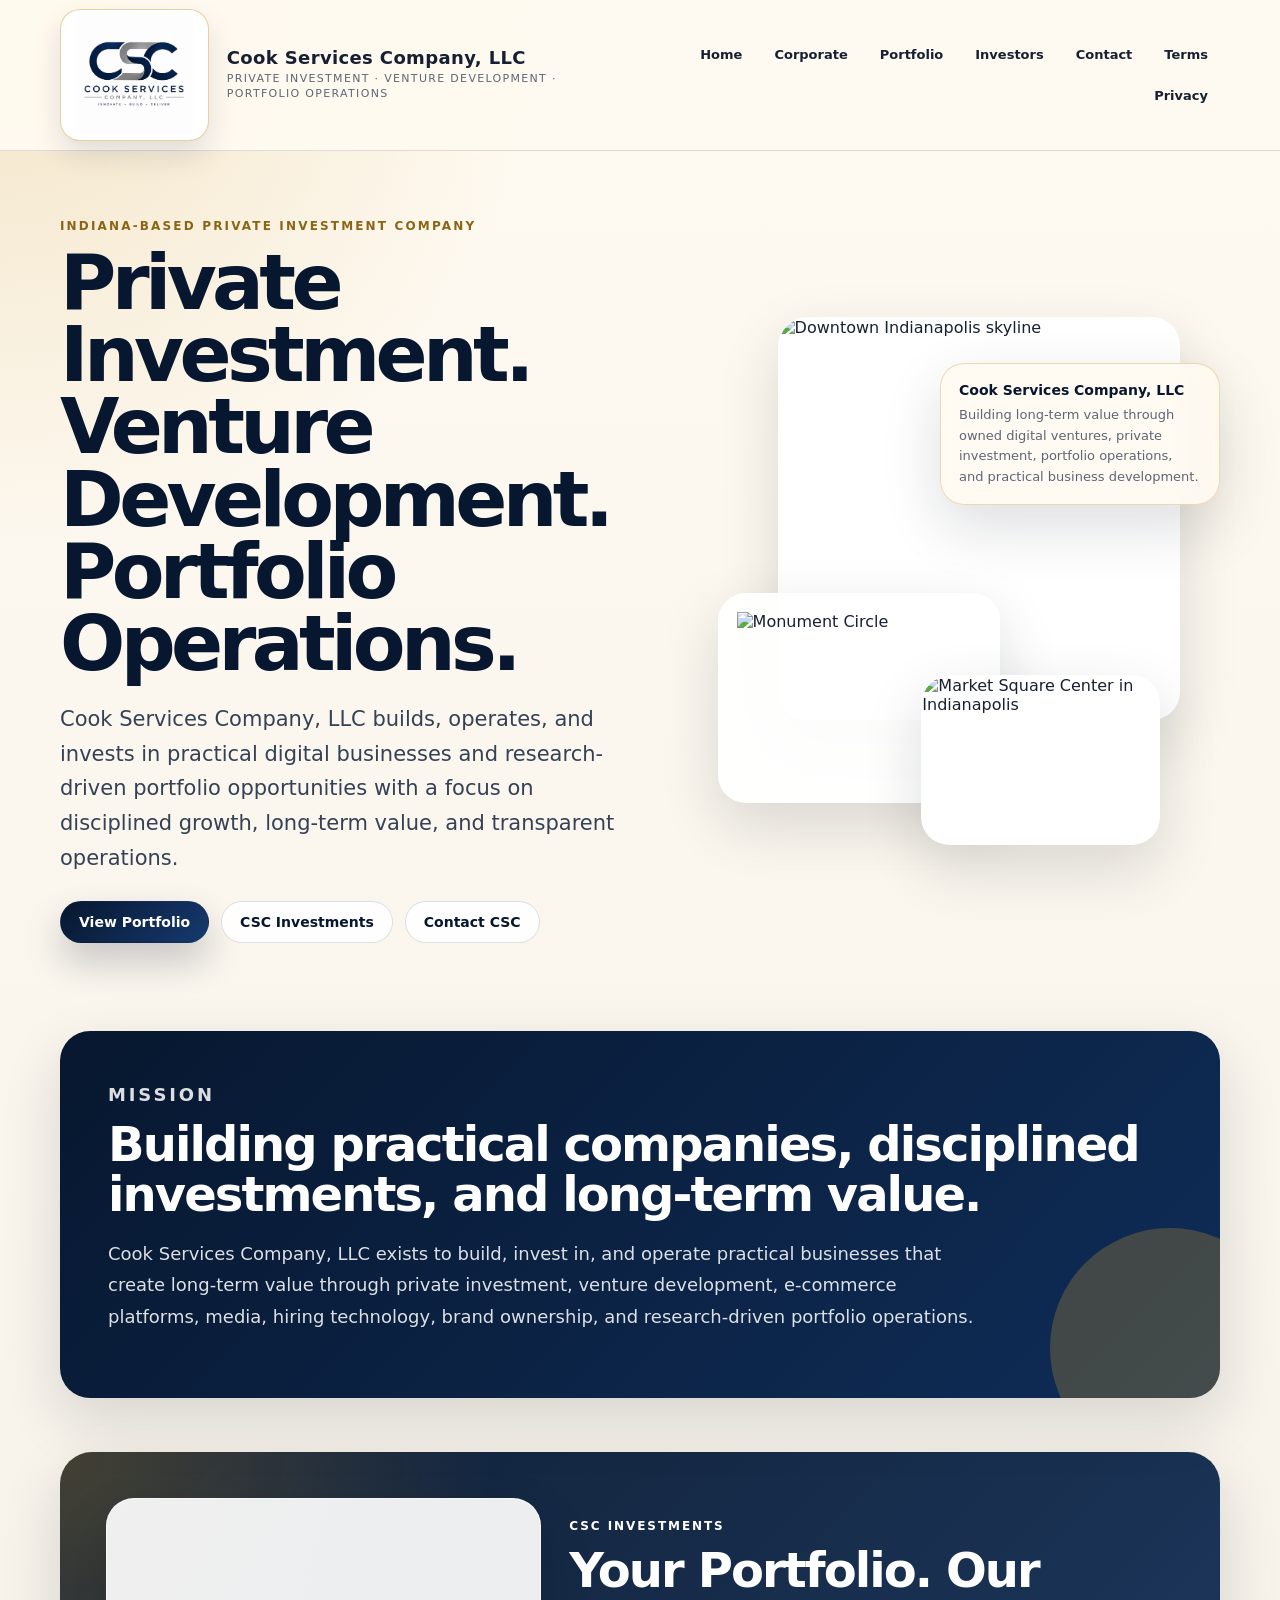
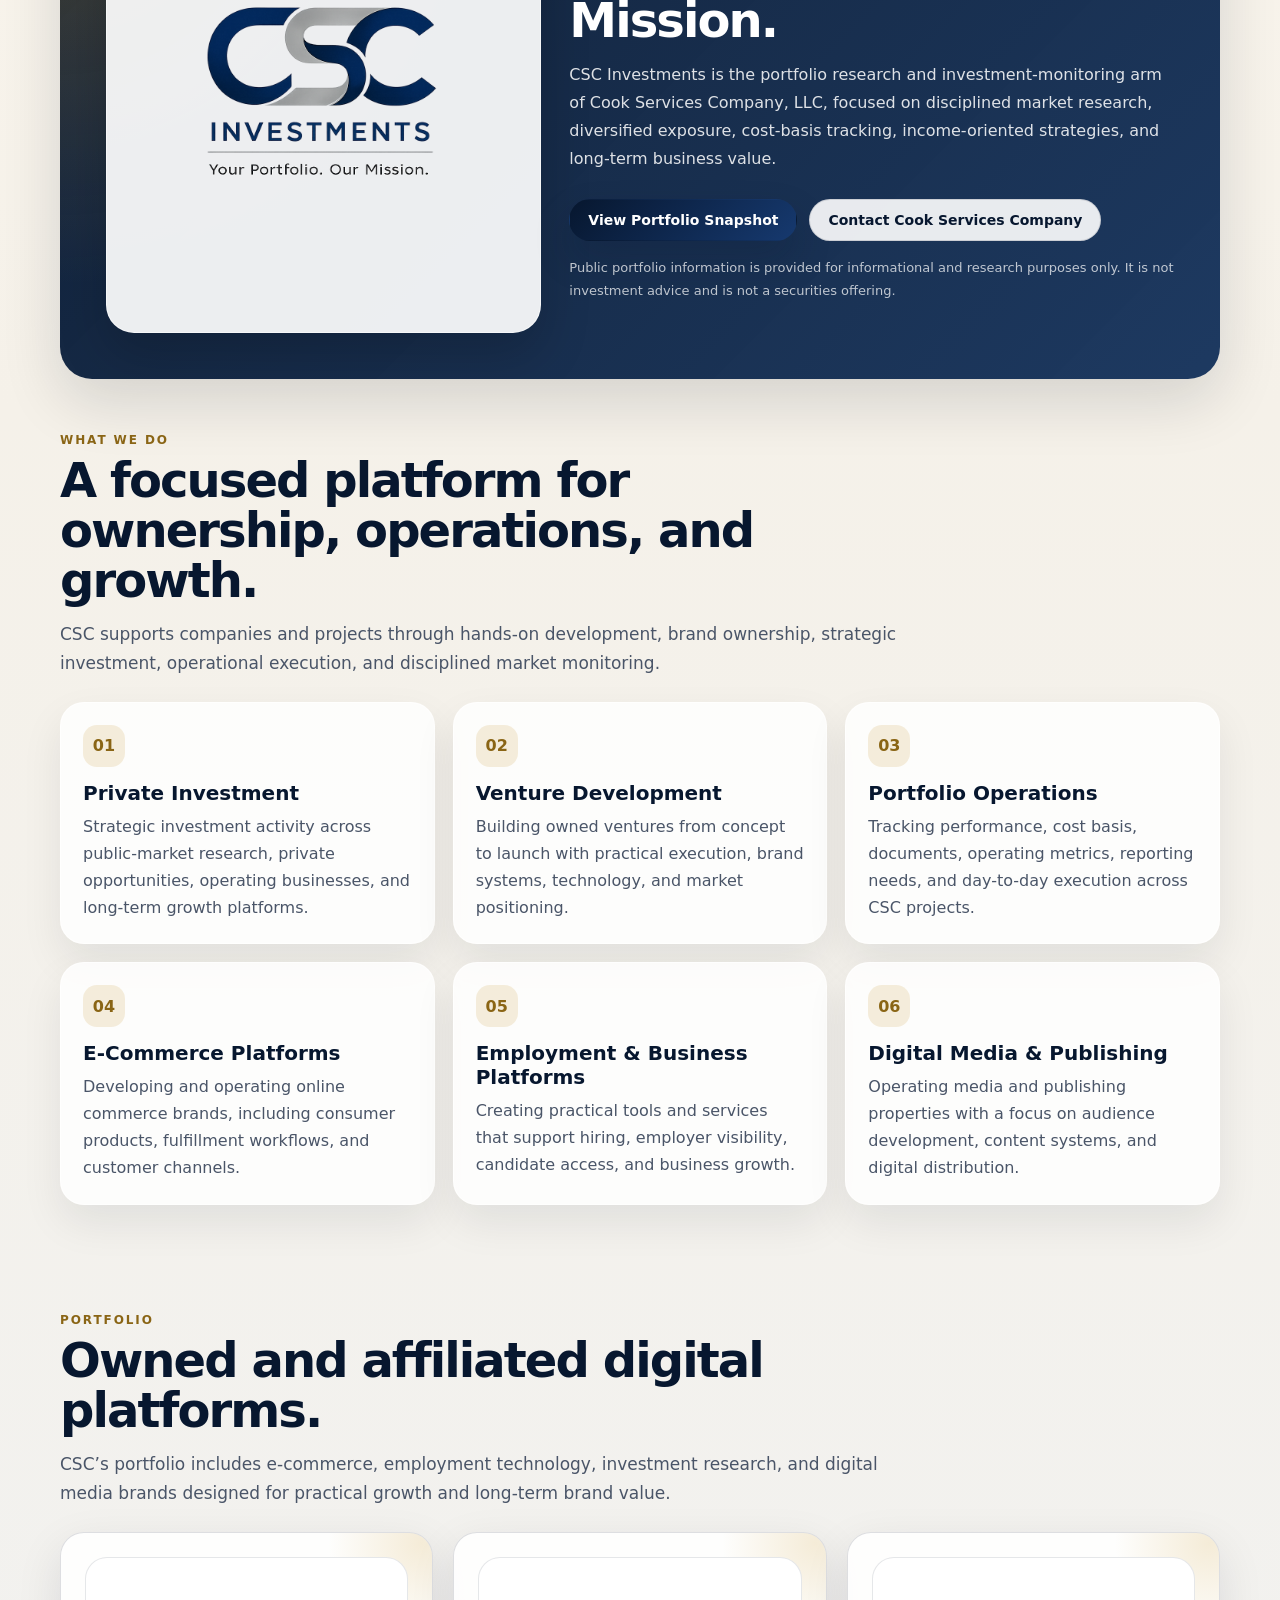
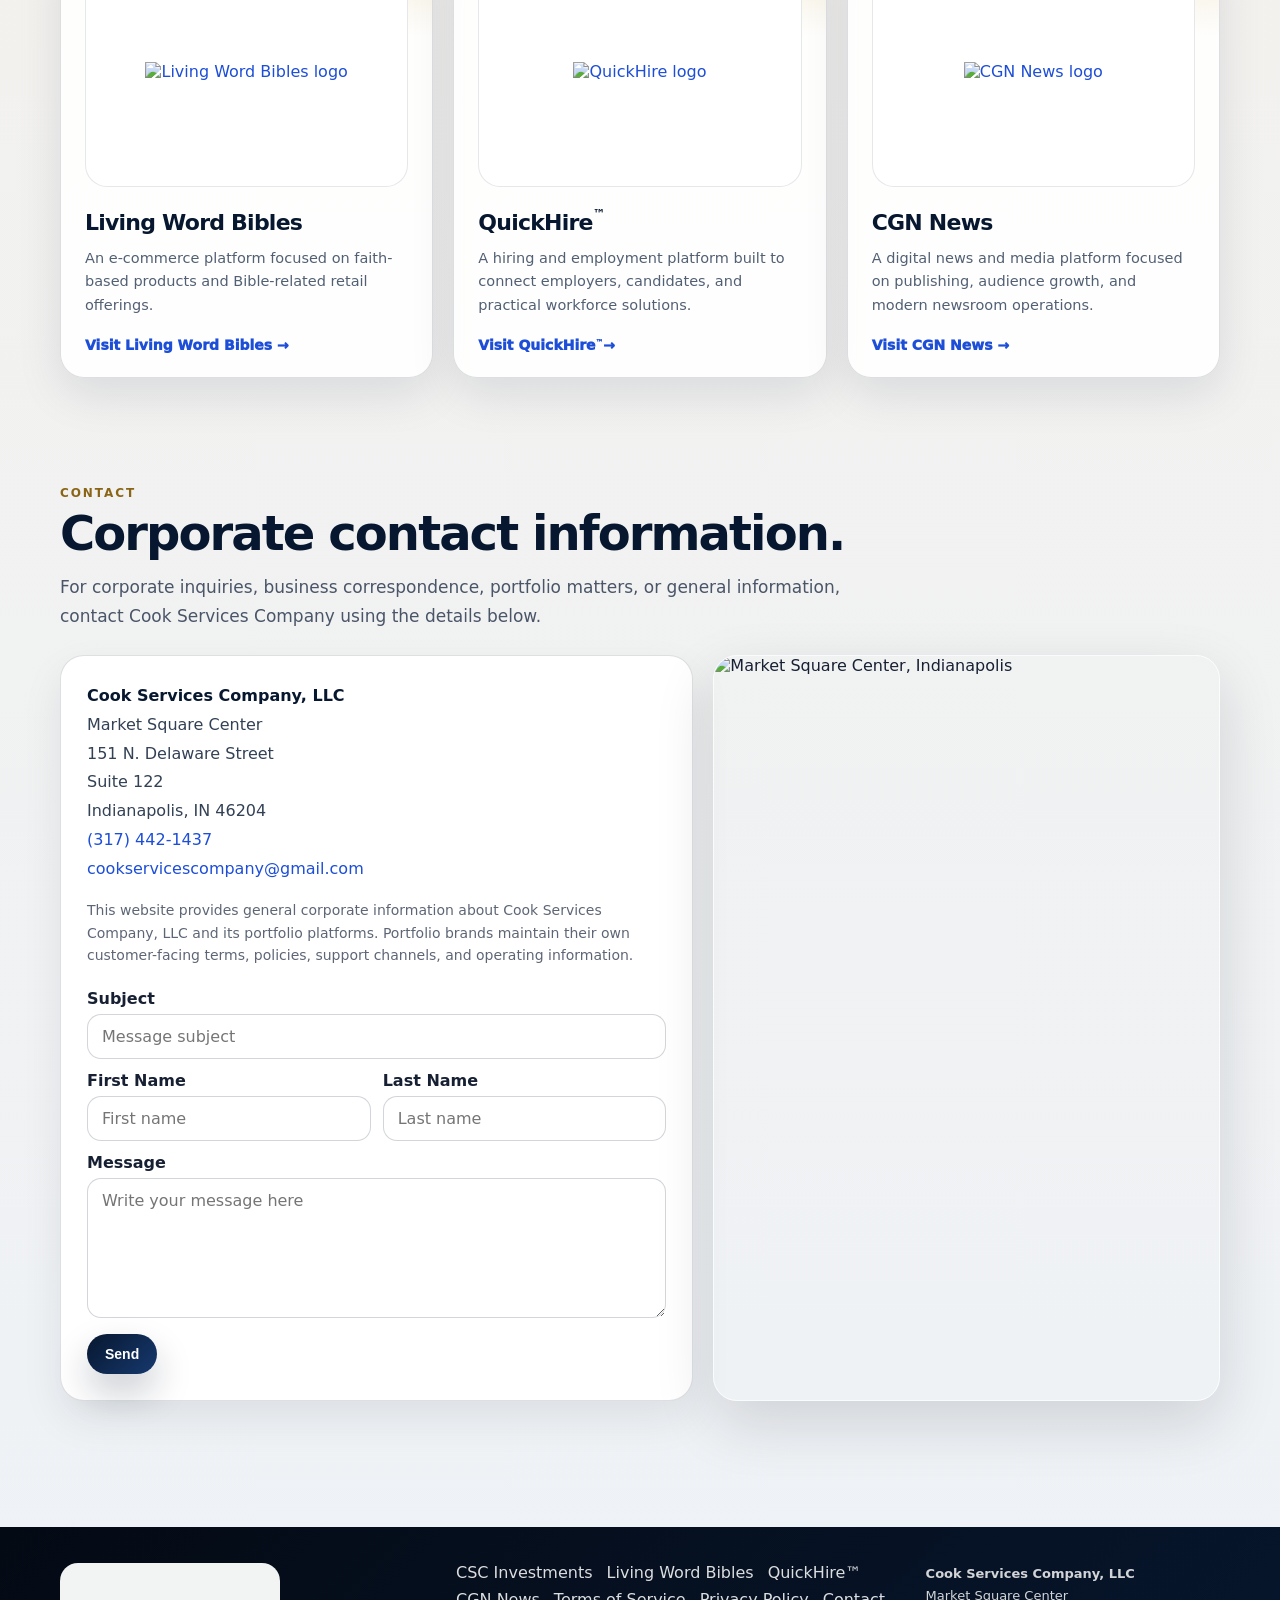
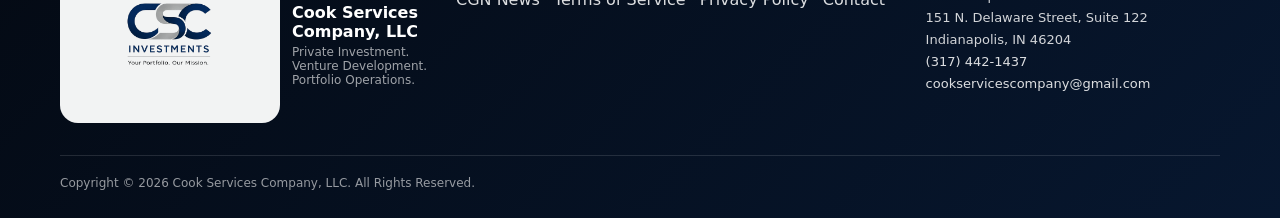
==== commit be58d427: "Update index.html" ====
--- a/index.html
+++ b/index.html
@@ -1,6 +1,11 @@
 <!doctype html>
 <html lang="en">
 <head>
+  <!--
+    CSC Corporate Homepage Build
+    Last Updated: 23 May 2026 @ 19:08:09Z UTC
+    Copyright © 2026 Cook Services Company, LLC | All Rights Reserved.
+  -->
   <meta charset="utf-8">
   <meta name="viewport" content="width=device-width, initial-scale=1">
   <title>Cook Services Company, LLC | Private Investment & Portfolio Operations</title>
@@ -21,6 +26,7 @@
   <link rel="apple-touch-icon" sizes="180x180" href="/apple-touch-icon.png">
   <link rel="manifest" href="/site.webmanifest">
   <meta name="theme-color" content="#061a33">
+  <meta name="build" content="CSC Corporate Homepage Build | 23 May 2026 @ 19:08:09Z UTC">
   <link rel="stylesheet" href="/assets/csc-style.css">
   <script type="application/ld+json">
 {
@@ -168,22 +174,37 @@
         </p>
       </div>
 
-      <div class="csc-grid csc-grid-3">
-        <article class="csc-card">
-          <h3>Living Word Bibles</h3>
-          <p>An e-commerce platform focused on faith-based products and Bible-related retail offerings.</p>
-          <a class="csc-card-link" href="https://www.livingwordbibles.com" target="_blank" rel="noopener">Visit Living Word Bibles →</a>
-        </article>
-        <article class="csc-card">
-          <h3>QuickHire™</h3>
-          <p>A hiring and employment platform built to connect employers, candidates, and practical workforce solutions.</p>
-          <a class="csc-card-link" href="https://www.quickhire.agency" target="_blank" rel="noopener">Visit QuickHire™ →</a>
-        </article>
-        <article class="csc-card">
-          <h3>CGN News</h3>
-          <p>A digital news and media platform focused on publishing, audience growth, and modern newsroom operations.</p>
-          <a class="csc-card-link" href="https://www.cgnnews.net" target="_blank" rel="noopener">Visit CGN News →</a>
-        </article>
+      <div class="csc-brand-grid csc-brand-grid-3">
+        <a class="csc-brand-card" href="https://www.livingwordbibles.com" target="_blank" rel="noopener" aria-label="Visit Living Word Bibles">
+          <div>
+            <div class="csc-brand-logo-box">
+              <img src="/LivingWordBibles02.png" alt="Living Word Bibles logo" loading="lazy">
+            </div>
+            <h3>Living Word Bibles</h3>
+            <p>An e-commerce platform focused on faith-based products and Bible-related retail offerings.</p>
+          </div>
+          <span class="csc-card-link">Visit Living Word Bibles →</span>
+        </a>
+        <a class="csc-brand-card" href="https://www.quickhire.agency" target="_blank" rel="noopener" aria-label="Visit QuickHire">
+          <div>
+            <div class="csc-brand-logo-box">
+              <img src="/QuickHire%E2%84%A2%20Job%20Board%20logo.jpg" alt="QuickHire logo" loading="lazy">
+            </div>
+            <h3>QuickHire<sup>™</sup></h3>
+            <p>A hiring and employment platform built to connect employers, candidates, and practical workforce solutions.</p>
+          </div>
+          <span class="csc-card-link">Visit QuickHire<sup>™</sup> →</span>
+        </a>
+        <a class="csc-brand-card" href="https://www.cgnnews.net" target="_blank" rel="noopener" aria-label="Visit CGN News">
+          <div>
+            <div class="csc-brand-logo-box">
+              <img src="/CGN_News_Google_square_logo_1000x1000.png" alt="CGN News logo" loading="lazy">
+            </div>
+            <h3>CGN News</h3>
+            <p>A digital news and media platform focused on publishing, audience growth, and modern newsroom operations.</p>
+          </div>
+          <span class="csc-card-link">Visit CGN News →</span>
+        </a>
       </div>
     </section>
 
--- a/assets/csc-style.css
+++ b/assets/csc-style.css
@@ -1,3 +1,8 @@
+/*
+  CSC Corporate Shared Styles
+  Last Updated: 23 May 2026 @ 19:08:09Z UTC
+  Copyright © 2026 Cook Services Company, LLC | All Rights Reserved.
+*/
 :root {
   --csc-bg: #f5f1e9;
   --csc-bg-soft: #fffaf1;
@@ -591,6 +596,18 @@
   font-size: 12px;
 }
 
+.csc-footer-copyright-link {
+  color: rgba(255, 255, 255, 0.58);
+  text-decoration: none;
+}
+
+.csc-footer-copyright-link:hover,
+.csc-footer-copyright-link:focus {
+  color: #fff;
+  text-decoration: underline;
+}
+
+
 @media (max-width: 980px) {
   .csc-hero,
   .csc-contact-wrap {
@@ -748,7 +765,7 @@
   }
 }
 
-/* CSC Investments public-site refresh — 21 May 2026 */
+/* CSC Investments public-site refresh — 22 May 2026 @ 20:19:35Z UTC */
 .csc-site-header {
   background: rgba(255, 250, 241, 0.94);
 }
@@ -1389,3 +1406,125 @@
     display: flex;
   }
 }
+
+/* Corporate portfolio brand-logo cards — 23 May 2026 @ 19:08:09Z UTC */
+.csc-brand-grid {
+  display: grid;
+  gap: 20px;
+}
+
+.csc-brand-grid-3 {
+  grid-template-columns: repeat(3, minmax(0, 1fr));
+}
+
+.csc-brand-card {
+  position: relative;
+  min-height: 430px;
+  display: flex;
+  flex-direction: column;
+  justify-content: space-between;
+  padding: 24px;
+  border-radius: var(--csc-radius);
+  background: rgba(255, 255, 255, 0.88);
+  border: 1px solid var(--csc-line);
+  box-shadow: 0 16px 46px rgba(7, 23, 47, 0.10);
+  text-decoration: none;
+  overflow: hidden;
+  transition: transform 0.18s ease, box-shadow 0.18s ease, border-color 0.18s ease;
+}
+
+.csc-brand-card:hover,
+.csc-brand-card:focus {
+  transform: translateY(-4px);
+  box-shadow: 0 28px 72px rgba(7, 23, 47, 0.16);
+  border-color: rgba(201, 151, 43, 0.52);
+  text-decoration: none;
+}
+
+.csc-brand-card::after {
+  content: "";
+  position: absolute;
+  width: 190px;
+  height: 190px;
+  right: -85px;
+  top: -85px;
+  border-radius: 999px;
+  background: radial-gradient(circle, rgba(201, 151, 43, 0.18), transparent 70%);
+  pointer-events: none;
+}
+
+.csc-brand-logo-box {
+  position: relative;
+  z-index: 1;
+  height: 230px;
+  display: flex;
+  align-items: center;
+  justify-content: center;
+  background: #fff;
+  border-radius: 22px;
+  border: 1px solid rgba(7, 23, 47, 0.10);
+  padding: 18px;
+}
+
+.csc-brand-logo-box img {
+  max-height: 198px;
+  max-width: 98%;
+  width: auto;
+  object-fit: contain;
+  margin: 0 auto;
+}
+
+.csc-brand-card h3 {
+  margin: 24px 0 0;
+  color: var(--csc-navy);
+  font-size: 22px;
+  line-height: 1.1;
+  letter-spacing: -0.035em;
+}
+
+.csc-brand-card p {
+  margin: 12px 0 0;
+  color: #526074;
+  line-height: 1.62;
+  font-size: 14.5px;
+}
+
+.csc-brand-card .csc-card-link {
+  display: inline-flex;
+  align-items: center;
+  margin-top: 20px;
+  color: var(--csc-blue);
+  font-weight: 950;
+  font-size: 14px;
+}
+
+.csc-brand-card sup {
+  font-size: 0.55em;
+  line-height: 0;
+  position: relative;
+  top: -0.3em;
+}
+
+@media (max-width: 980px) {
+  .csc-brand-grid-3 {
+    grid-template-columns: repeat(2, minmax(0, 1fr));
+  }
+}
+
+@media (max-width: 760px) {
+  .csc-brand-grid-3 {
+    grid-template-columns: 1fr;
+  }
+
+  .csc-brand-card {
+    min-height: 390px;
+  }
+
+  .csc-brand-logo-box {
+    height: 200px;
+  }
+
+  .csc-brand-logo-box img {
+    max-height: 170px;
+  }
+}
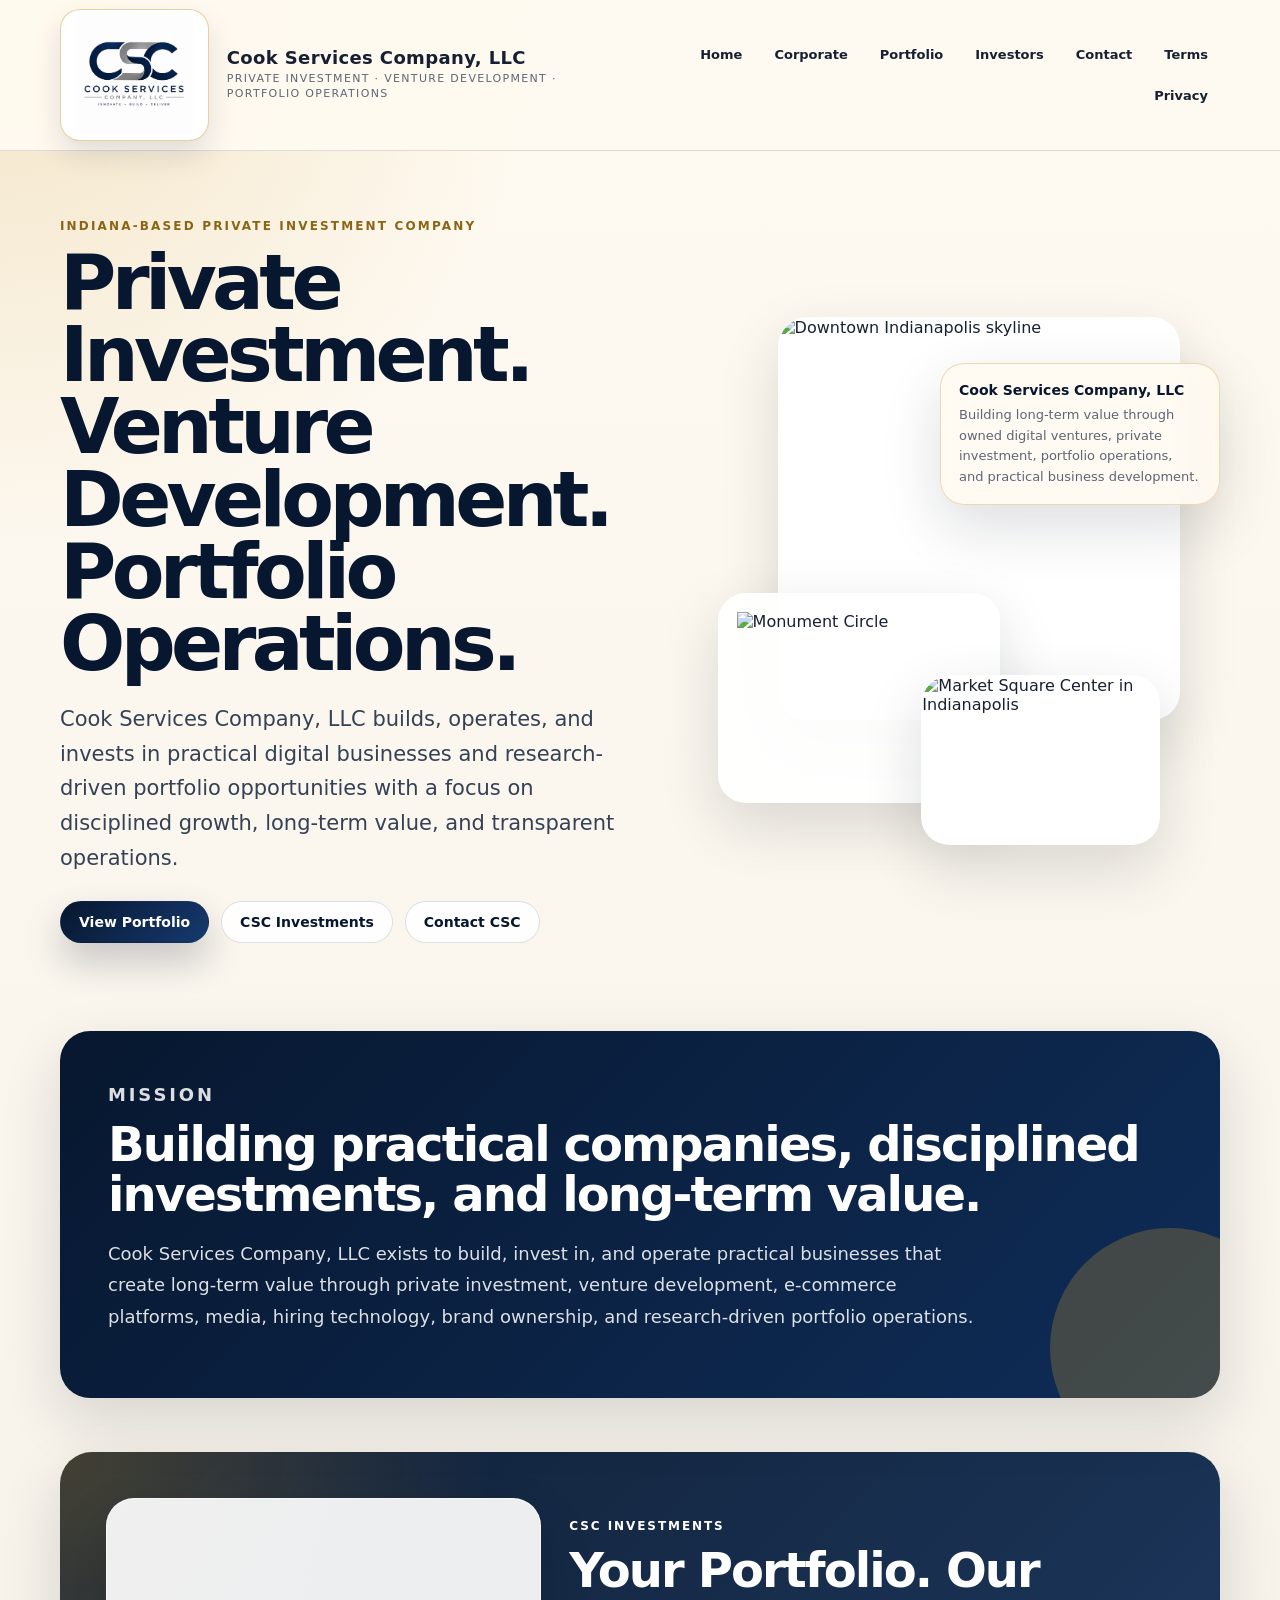
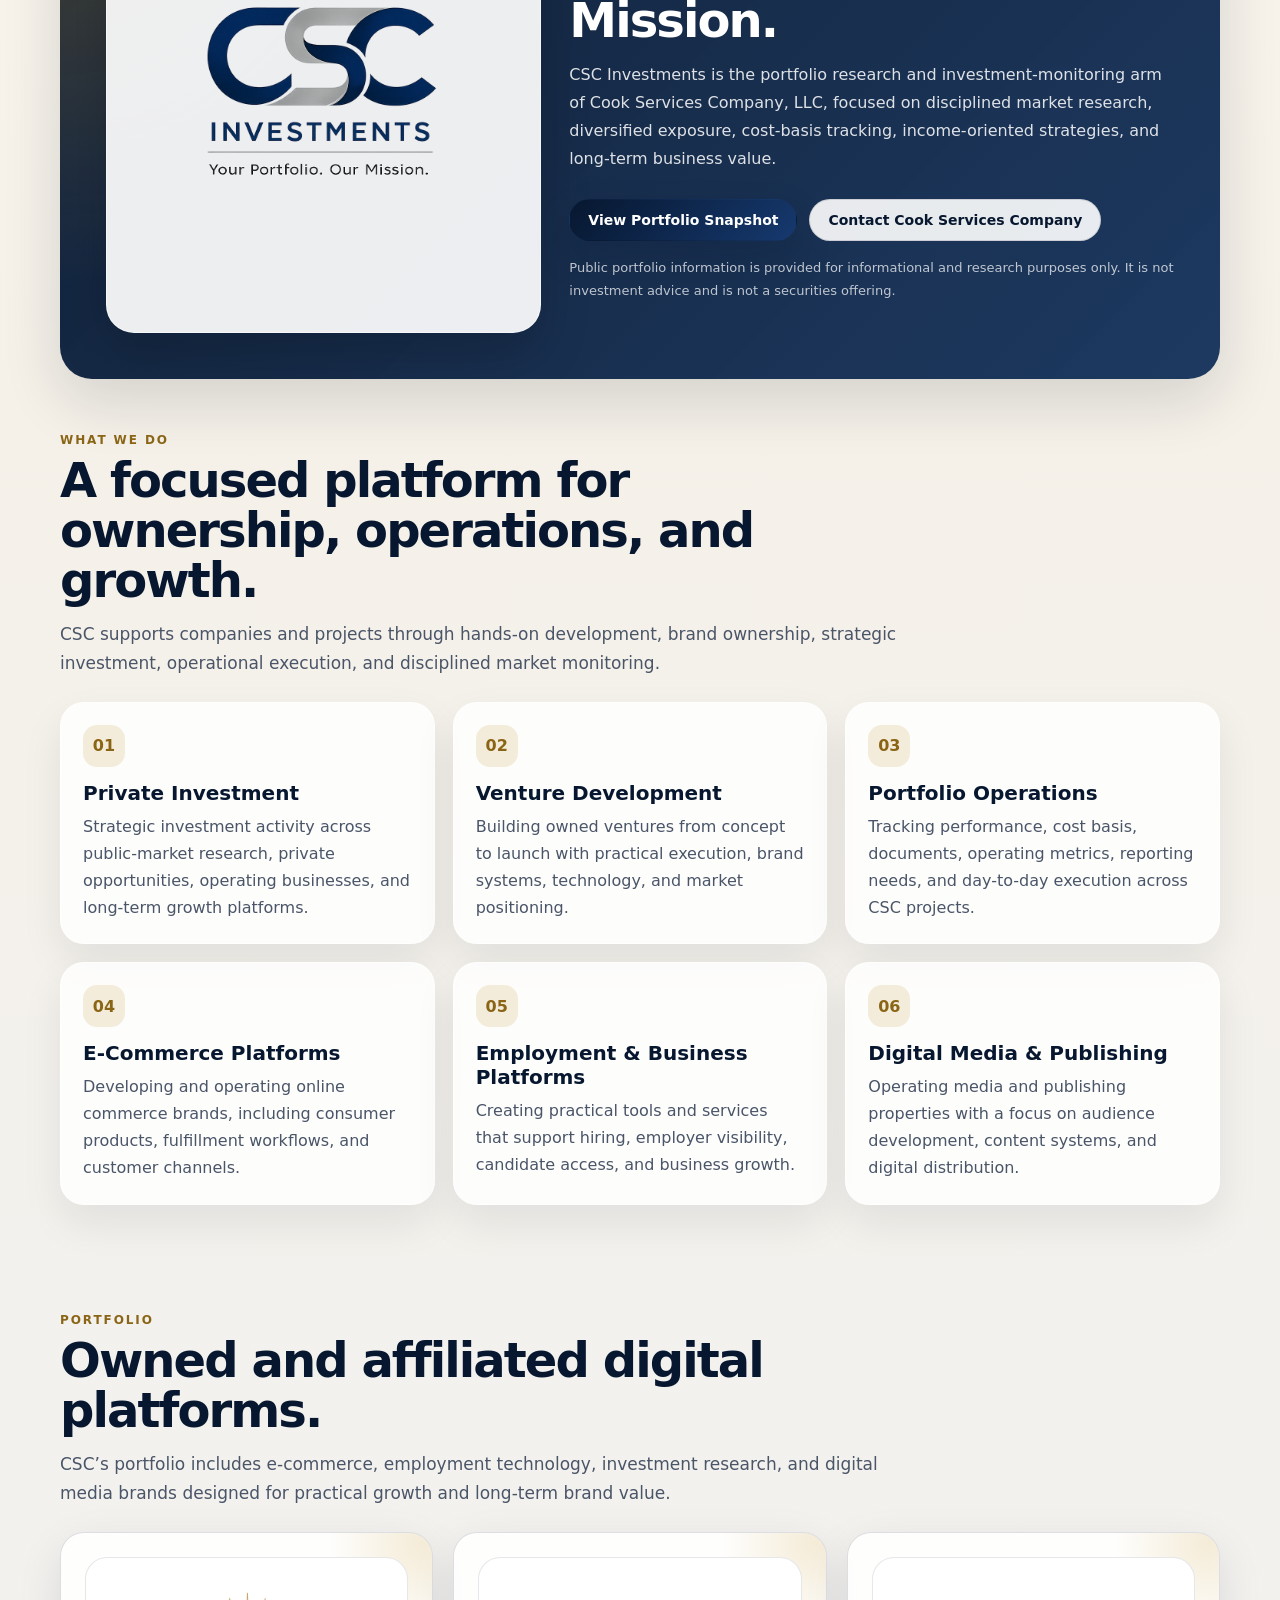
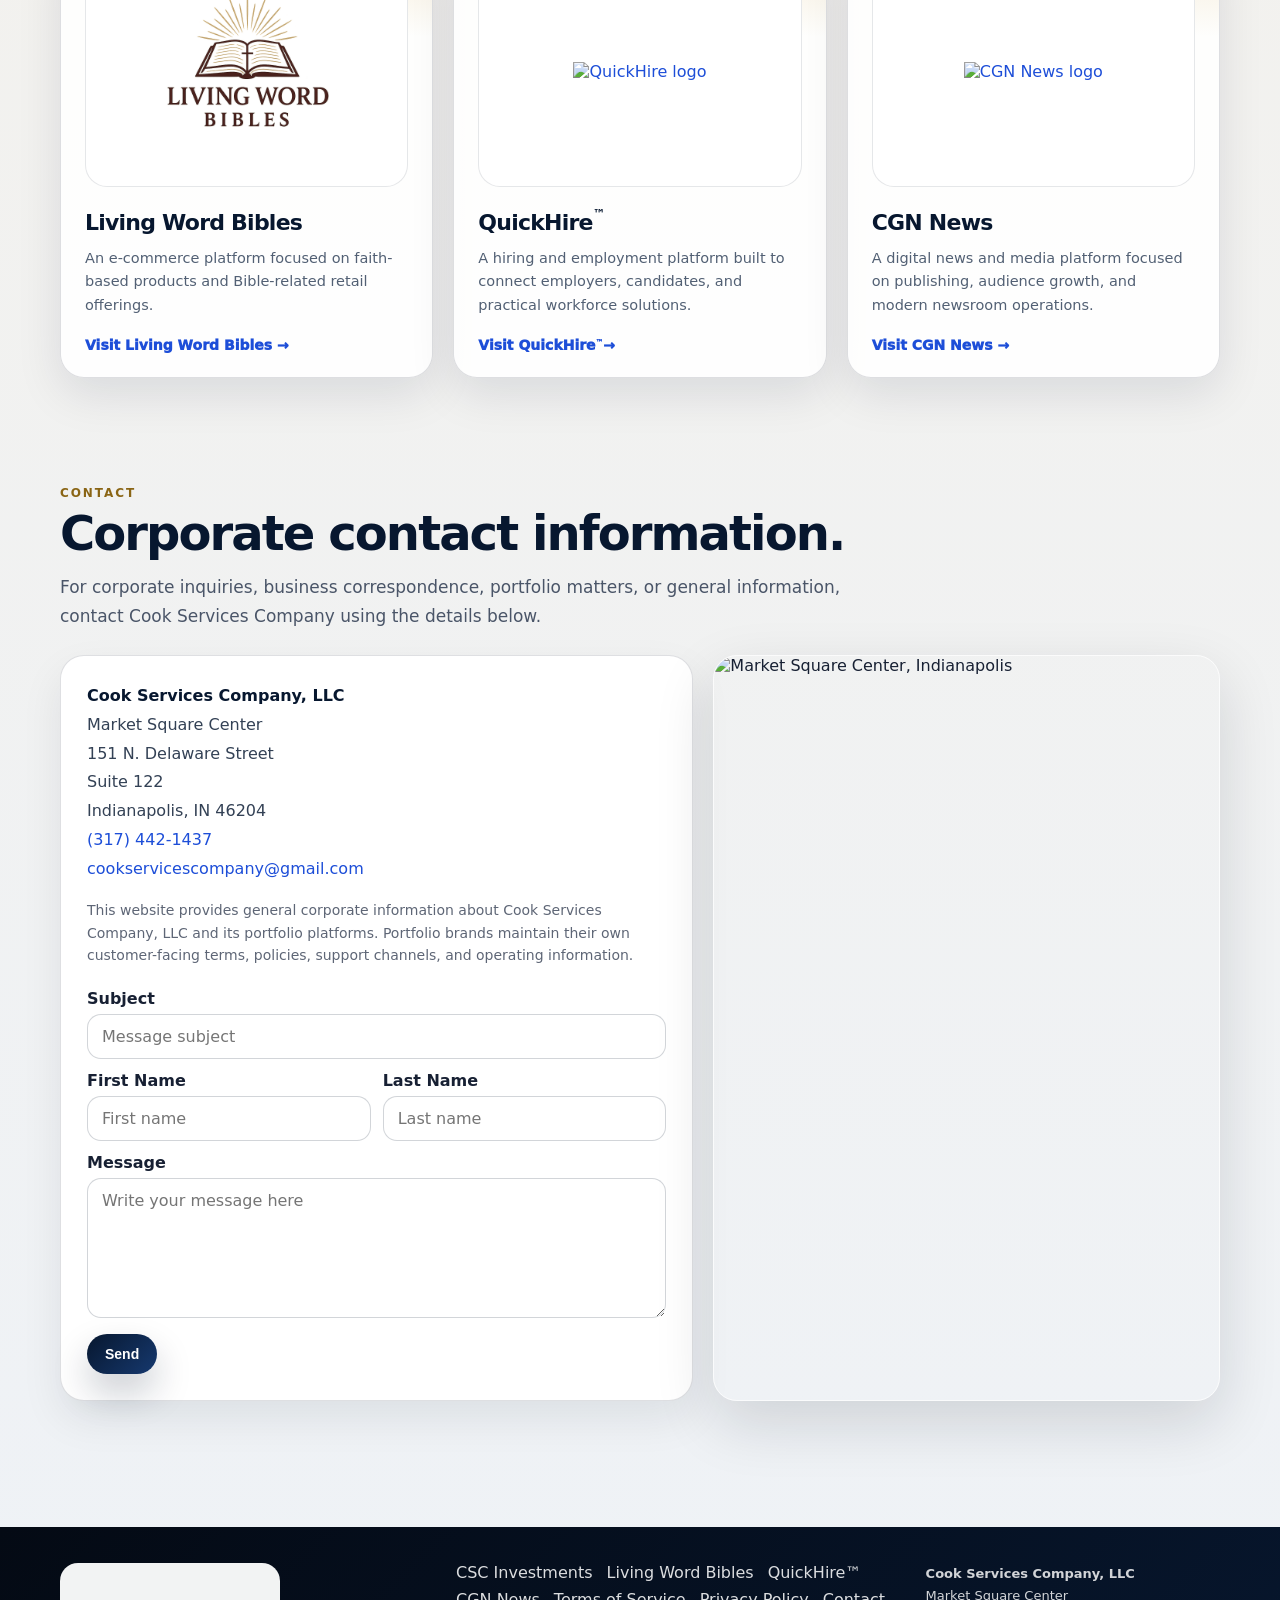
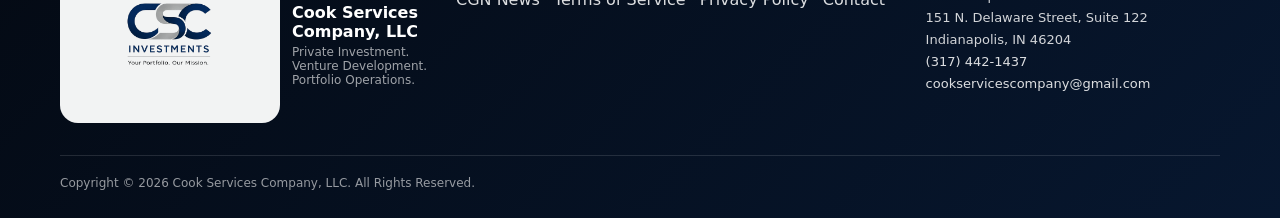
==== commit 7f0422a4: "Update index.html" ====
--- a/index.html
+++ b/index.html
@@ -3,7 +3,7 @@
 <head>
   <!--
     CSC Corporate Homepage Build
-    Last Updated: 23 May 2026 @ 19:08:09Z UTC
+    Last Updated: 23 May 2026 @ 19:22:21Z UTC
     Copyright © 2026 Cook Services Company, LLC | All Rights Reserved.
   -->
   <meta charset="utf-8">
@@ -26,7 +26,7 @@
   <link rel="apple-touch-icon" sizes="180x180" href="/apple-touch-icon.png">
   <link rel="manifest" href="/site.webmanifest">
   <meta name="theme-color" content="#061a33">
-  <meta name="build" content="CSC Corporate Homepage Build | 23 May 2026 @ 19:08:09Z UTC">
+  <meta name="build" content="CSC Corporate Homepage Build | 23 May 2026 @ 19:22:21Z UTC">
   <link rel="stylesheet" href="/assets/csc-style.css">
   <script type="application/ld+json">
 {
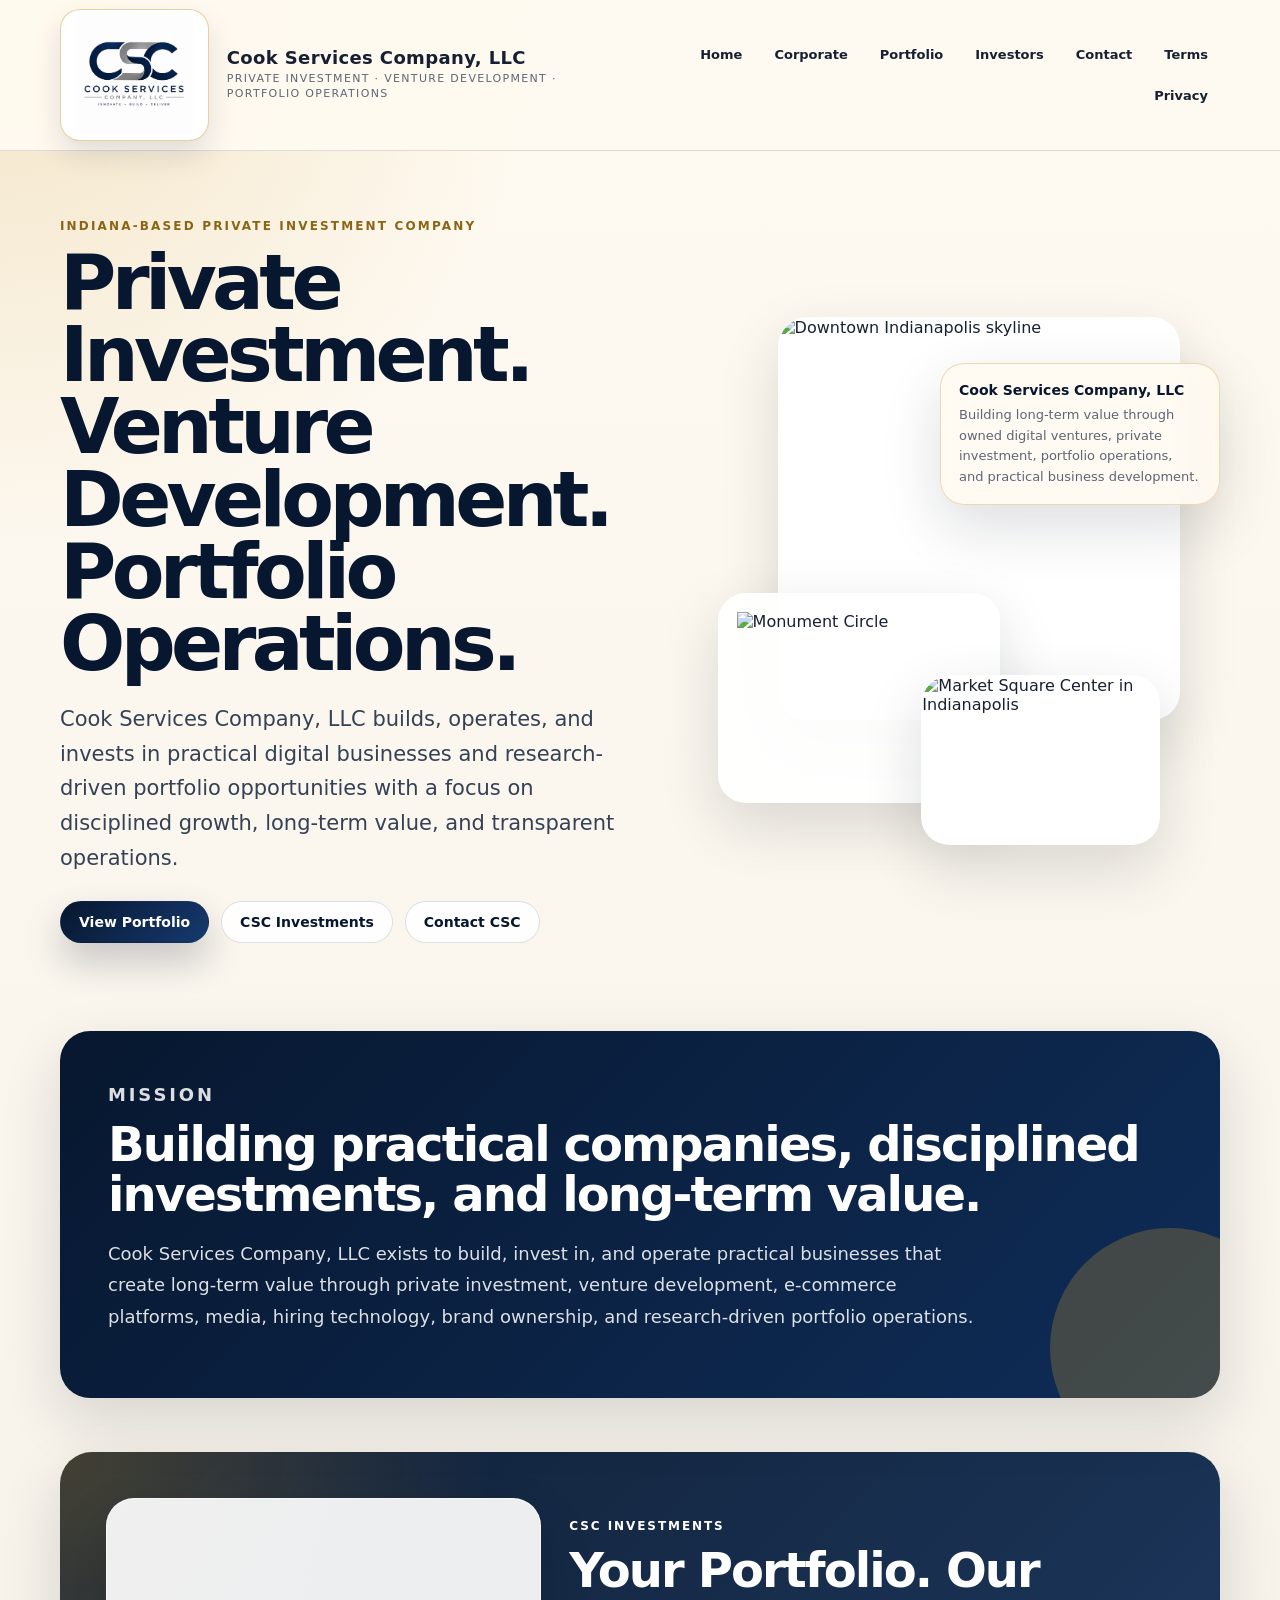
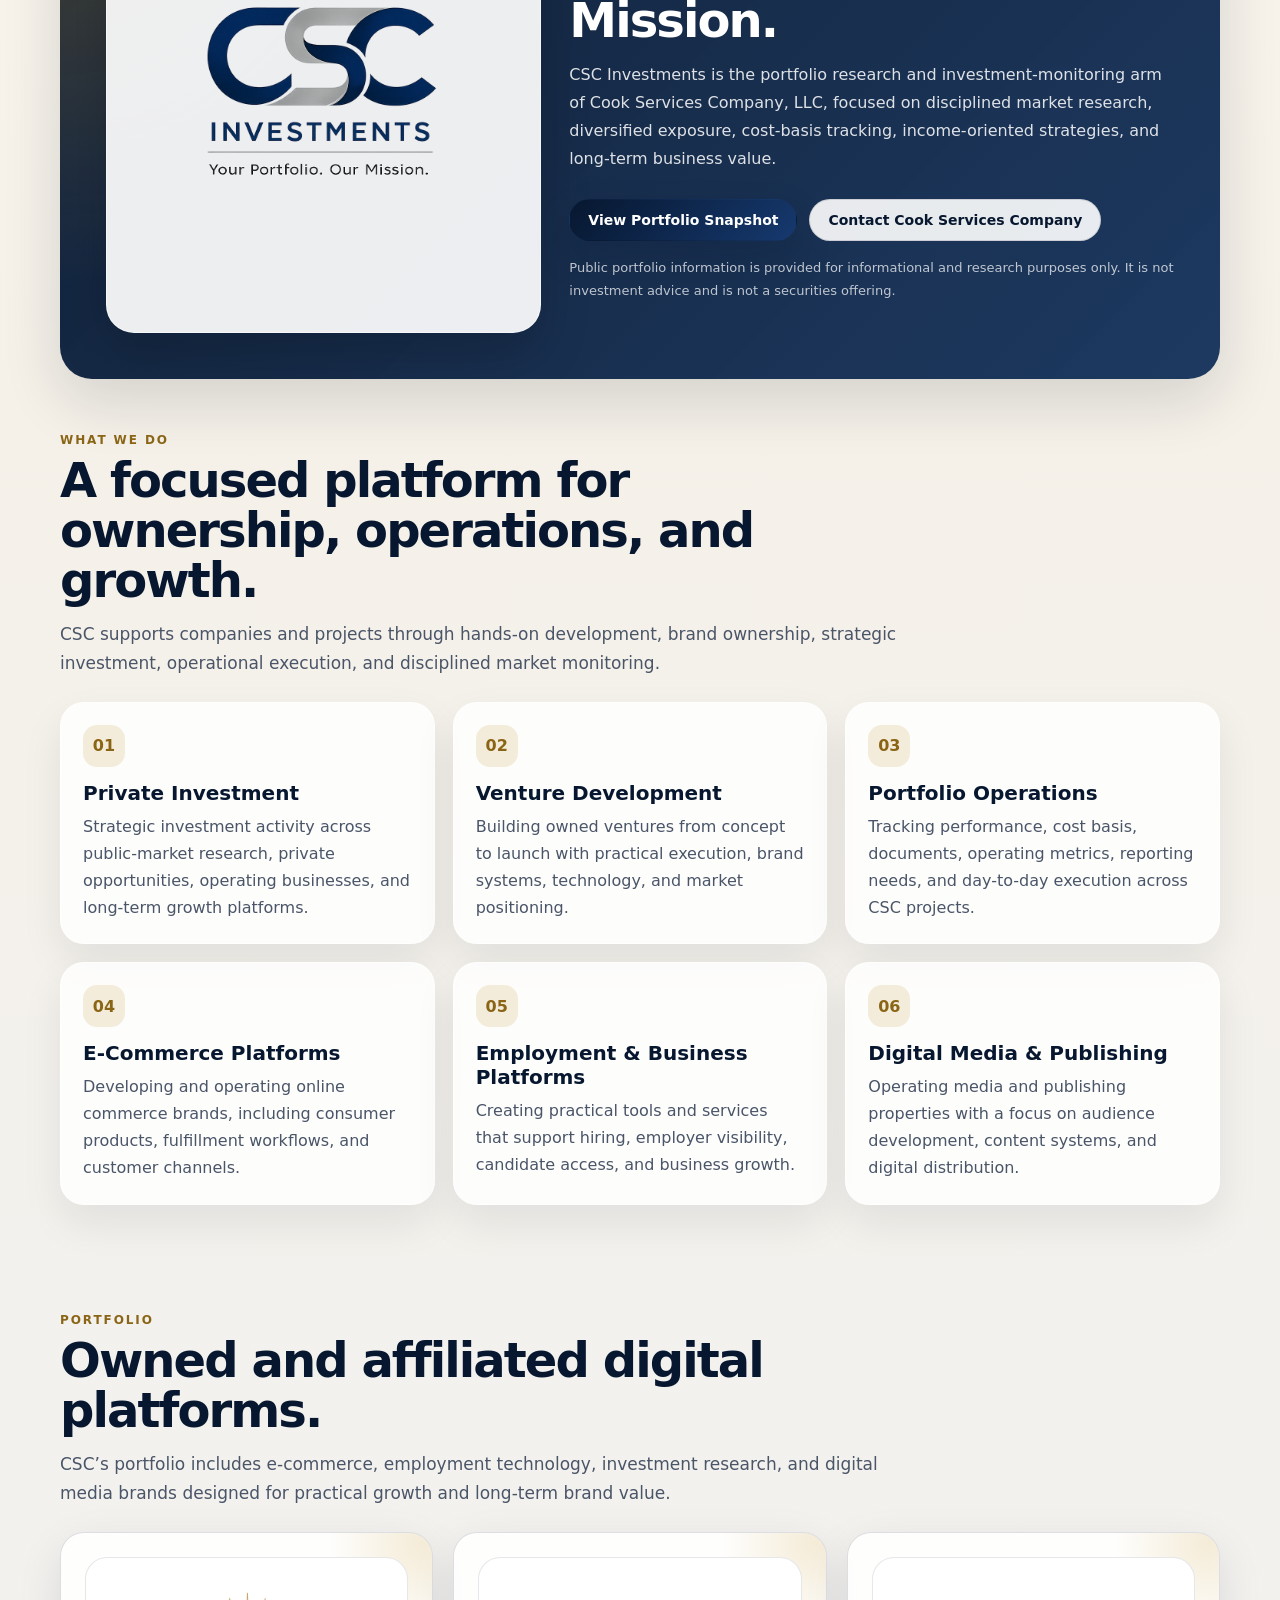
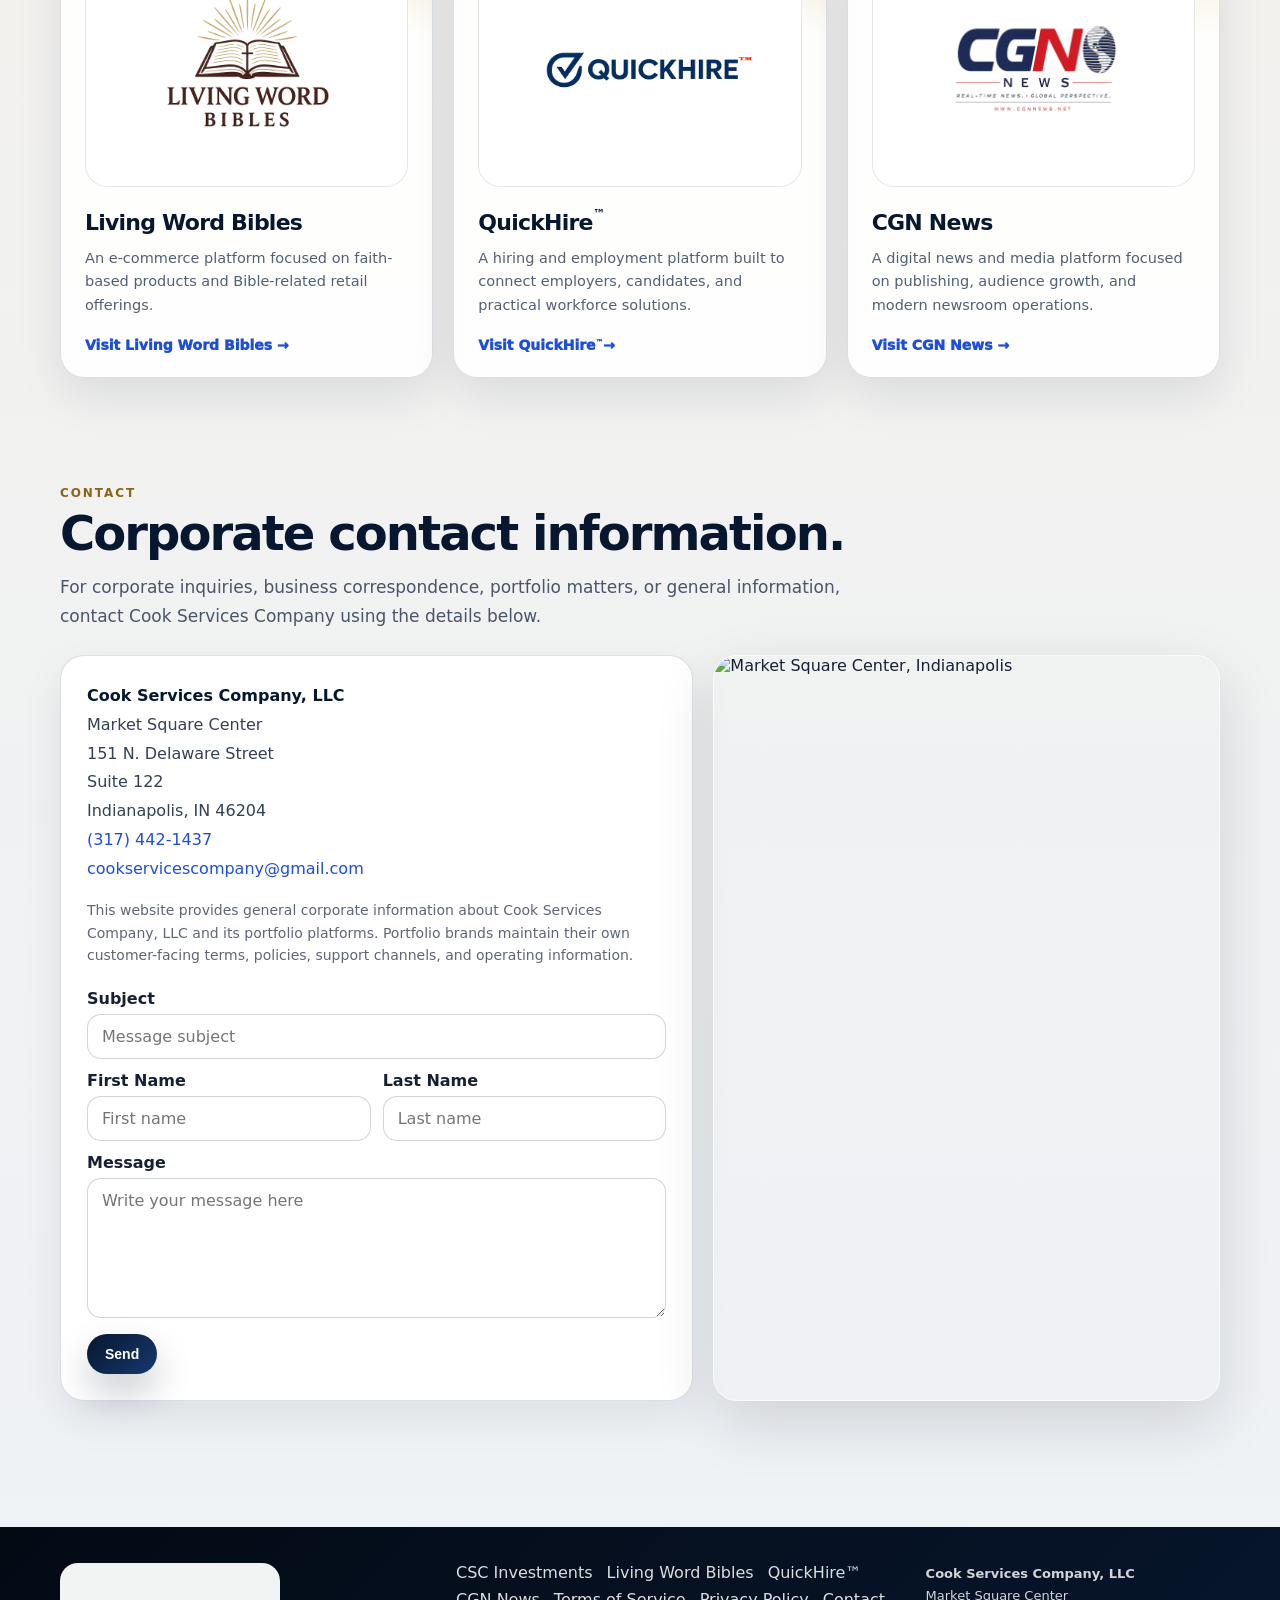
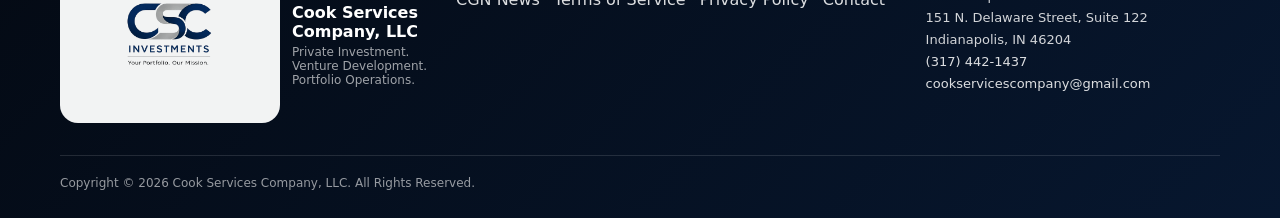
==== commit ae13d05c: "Update index.html" ====
--- a/index.html
+++ b/index.html
@@ -188,7 +188,7 @@
         <a class="csc-brand-card" href="https://www.quickhire.agency" target="_blank" rel="noopener" aria-label="Visit QuickHire">
           <div>
             <div class="csc-brand-logo-box">
-              <img src="/QuickHire%E2%84%A2%20Job%20Board%20logo.jpg" alt="QuickHire logo" loading="lazy">
+              <img src="/QuickHireTransparentLogo02.png" alt="QuickHire logo" loading="lazy">
             </div>
             <h3>QuickHire<sup>™</sup></h3>
             <p>A hiring and employment platform built to connect employers, candidates, and practical workforce solutions.</p>
@@ -198,7 +198,7 @@
         <a class="csc-brand-card" href="https://www.cgnnews.net" target="_blank" rel="noopener" aria-label="Visit CGN News">
           <div>
             <div class="csc-brand-logo-box">
-              <img src="/CGN_News_Google_square_logo_1000x1000.png" alt="CGN News logo" loading="lazy">
+              <img src="/CGNNewsLogo01 Xlogo.png" alt="CGN News logo" loading="lazy">
             </div>
             <h3>CGN News</h3>
             <p>A digital news and media platform focused on publishing, audience growth, and modern newsroom operations.</p>
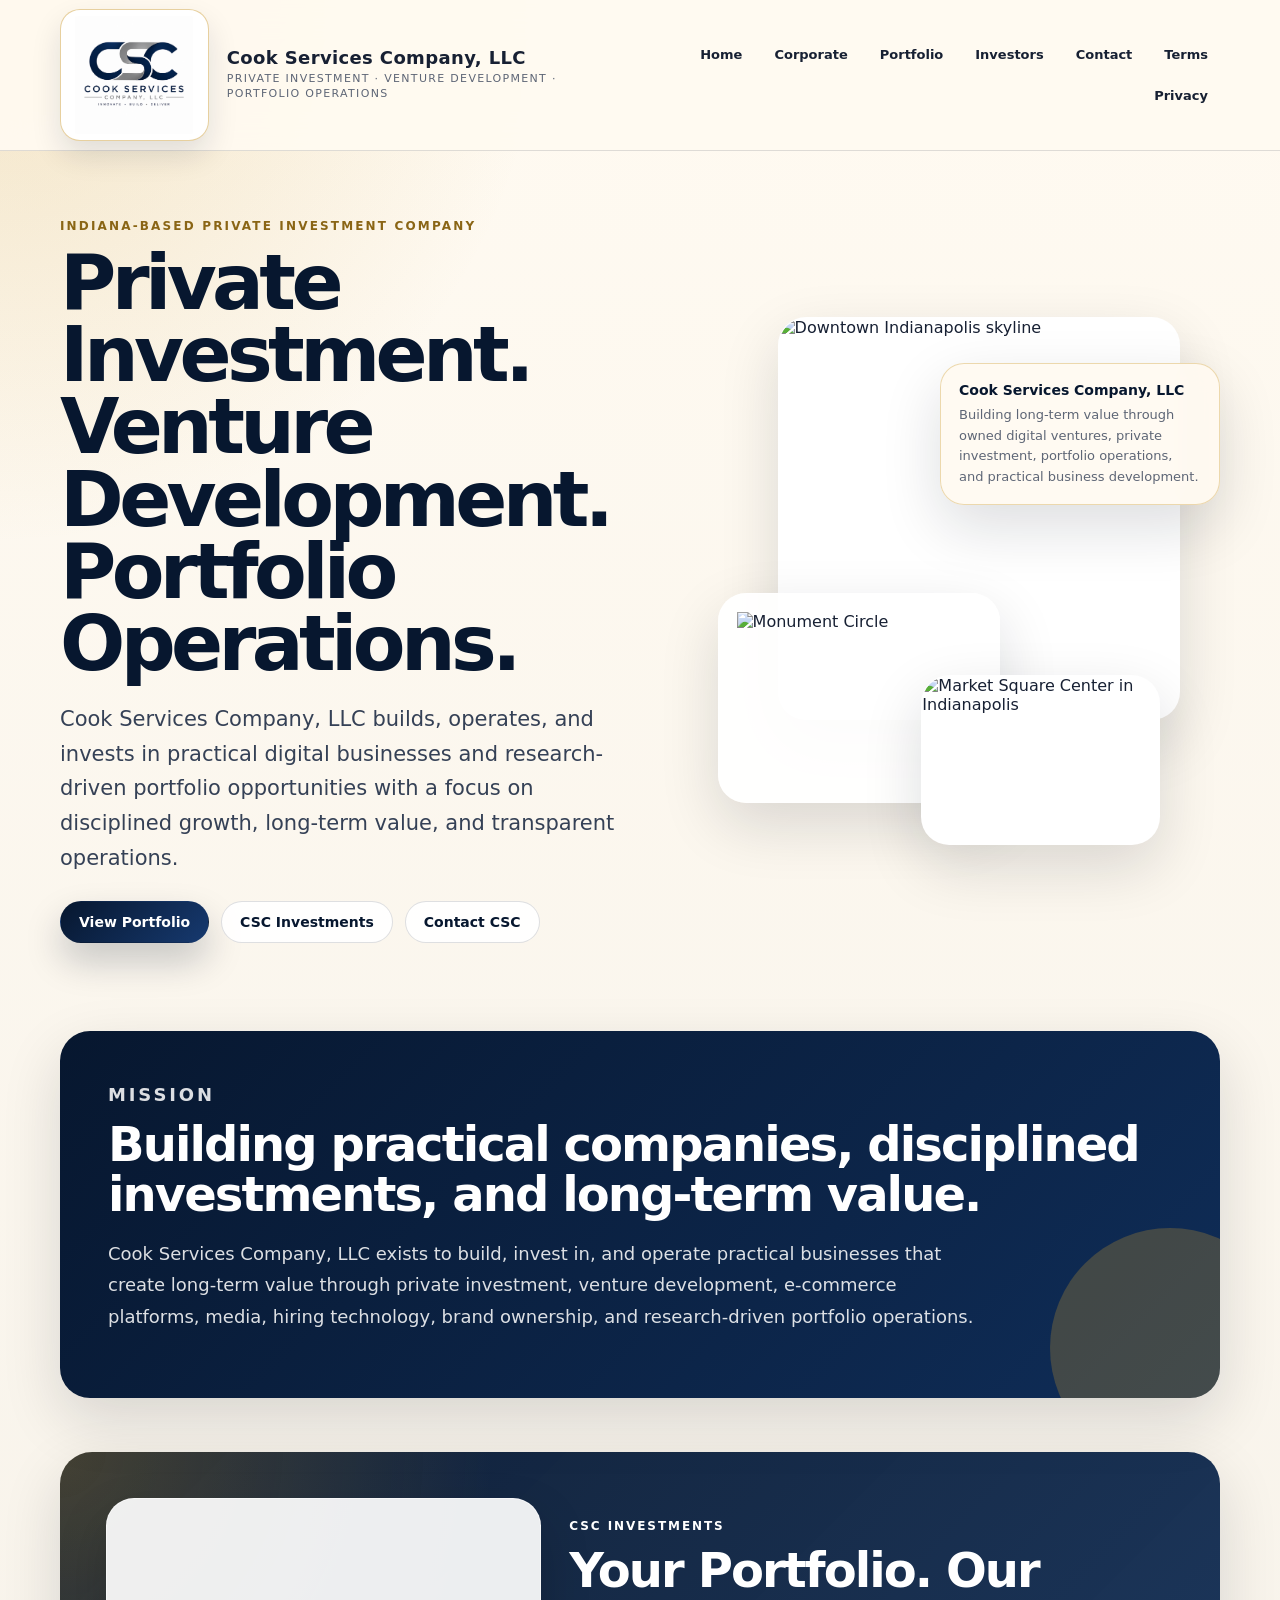
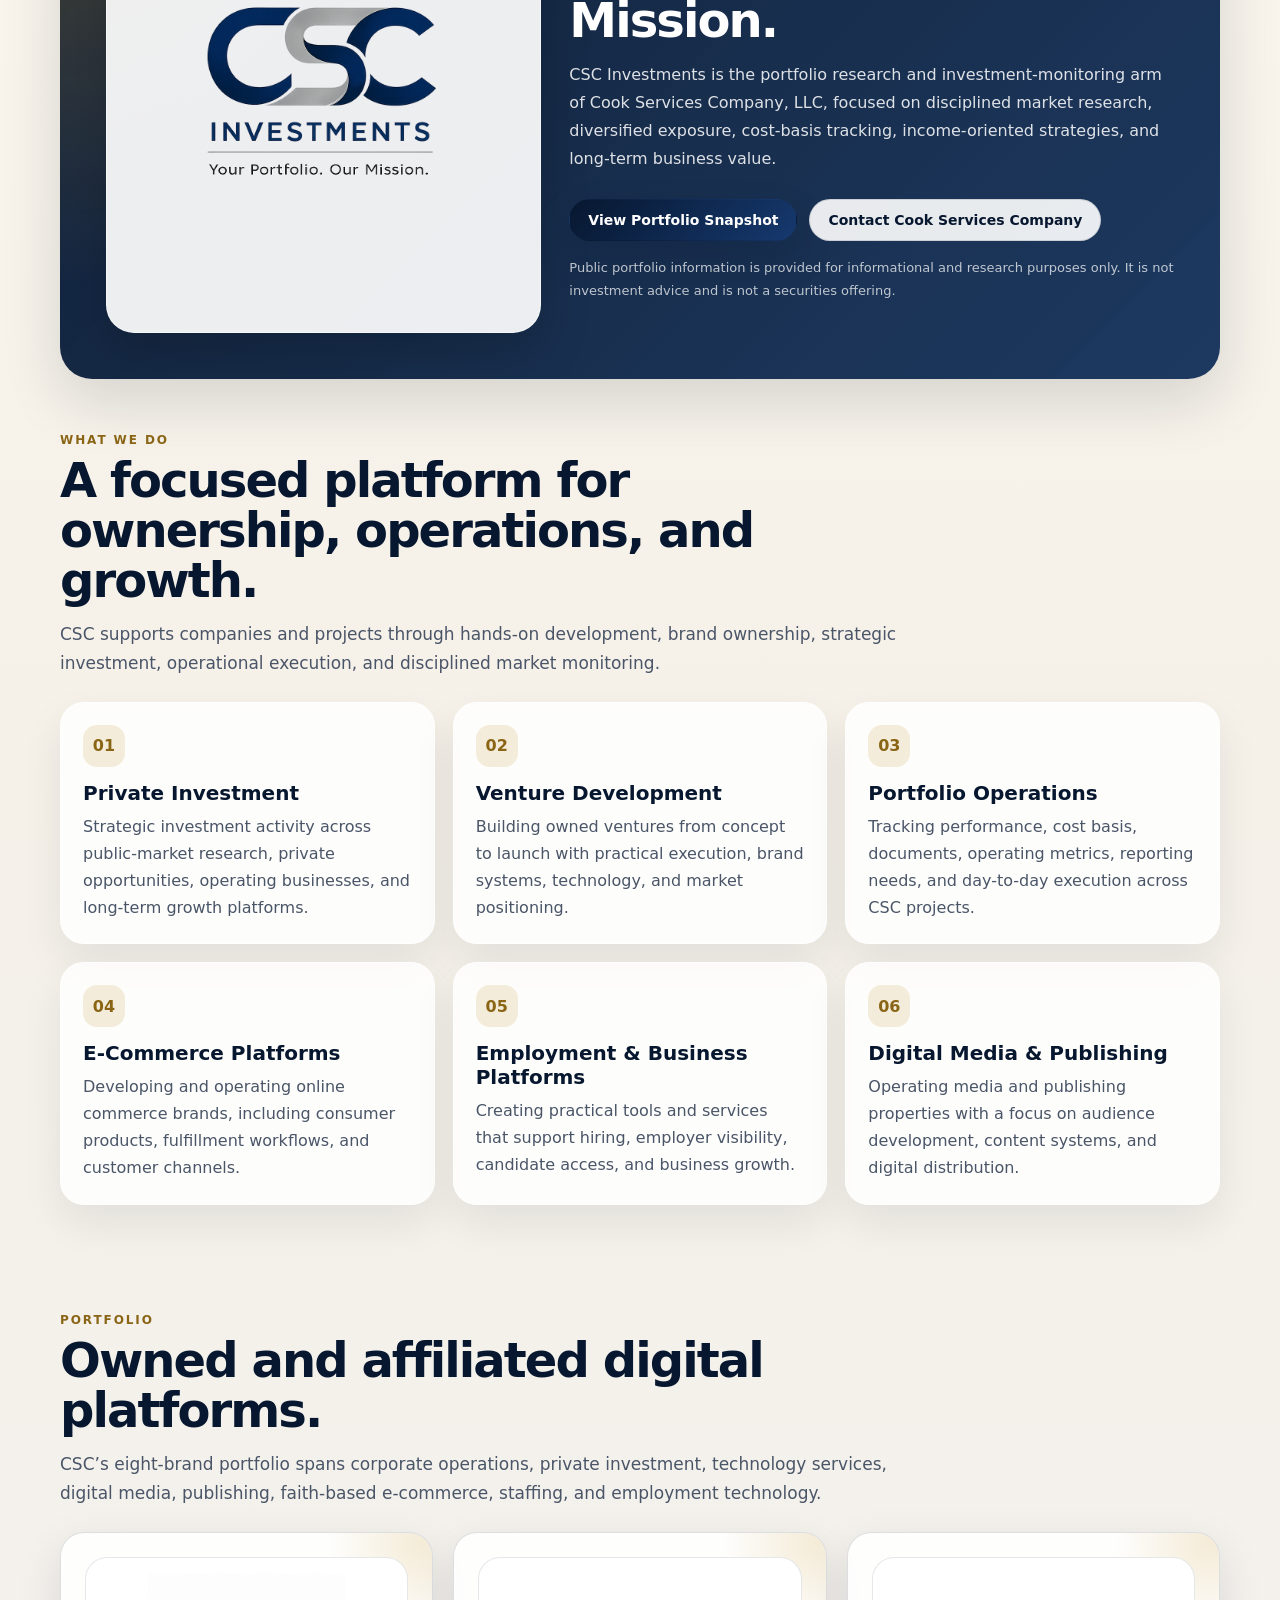
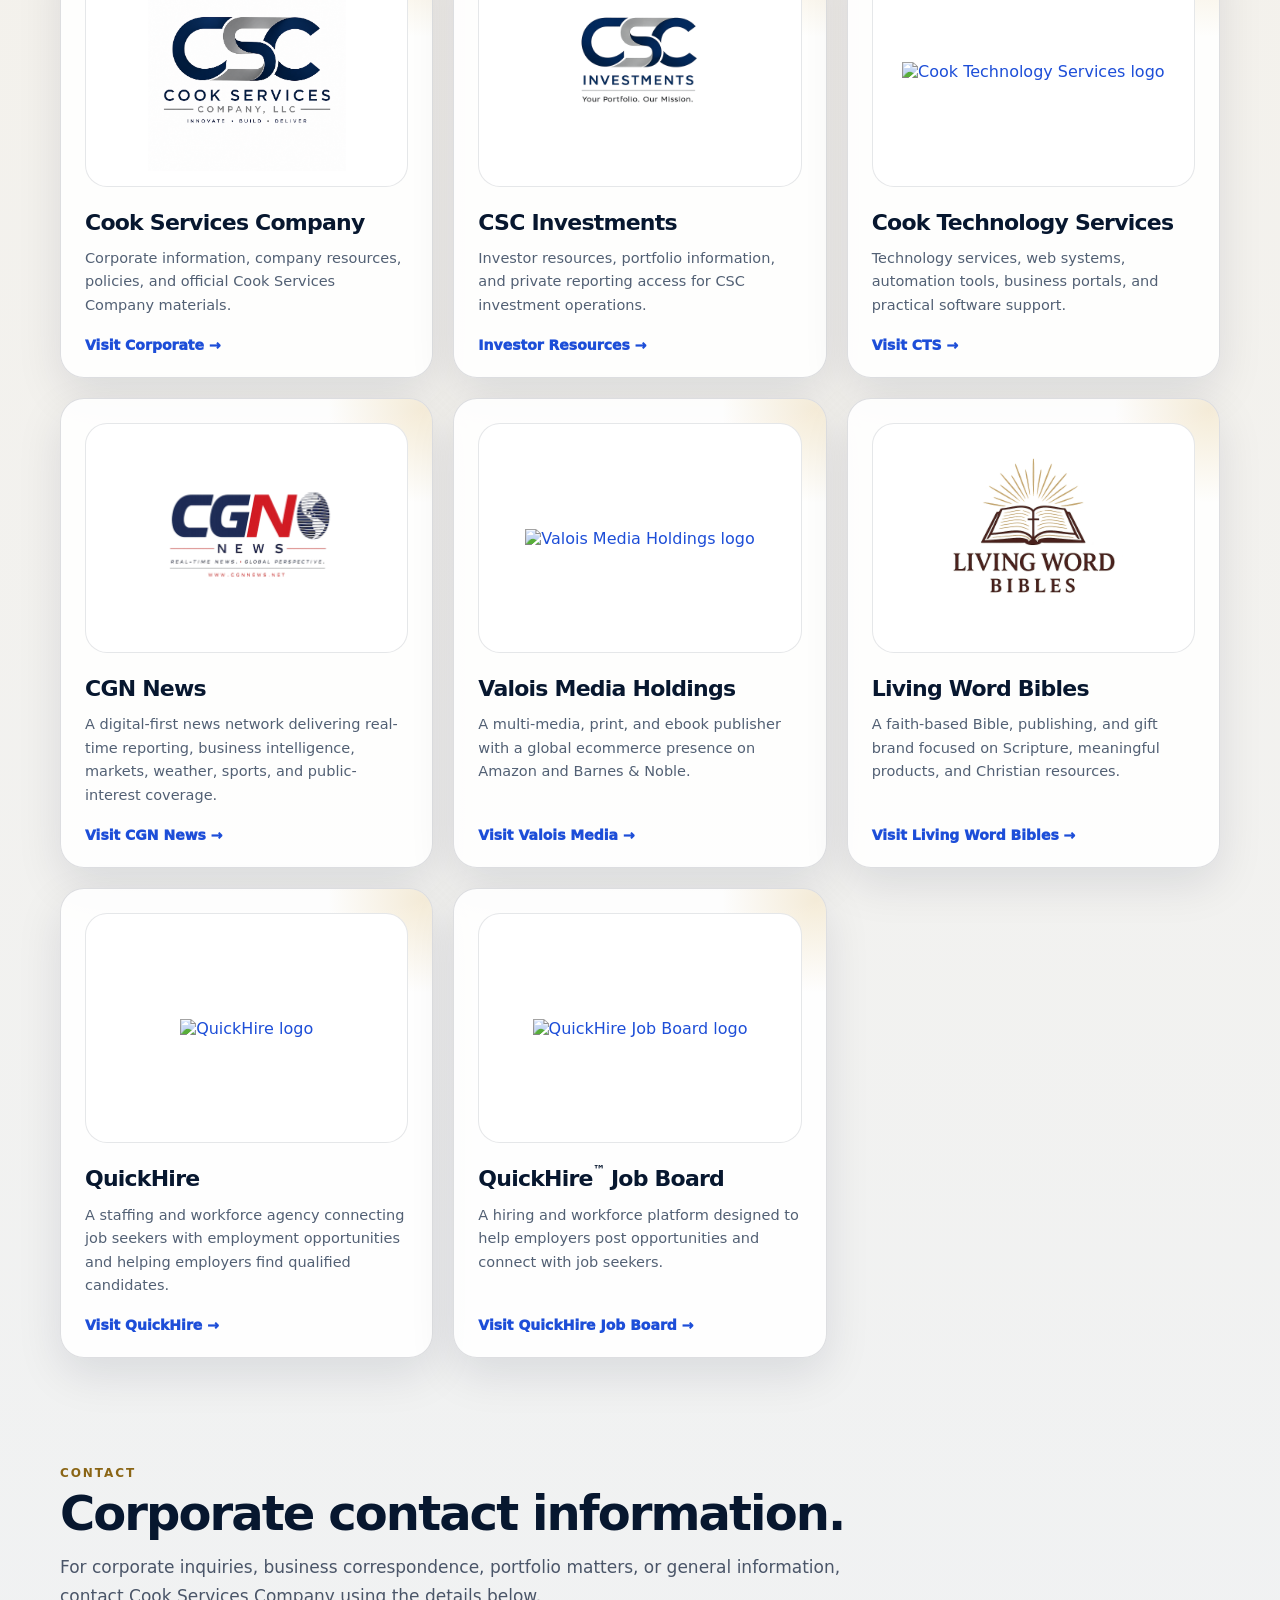
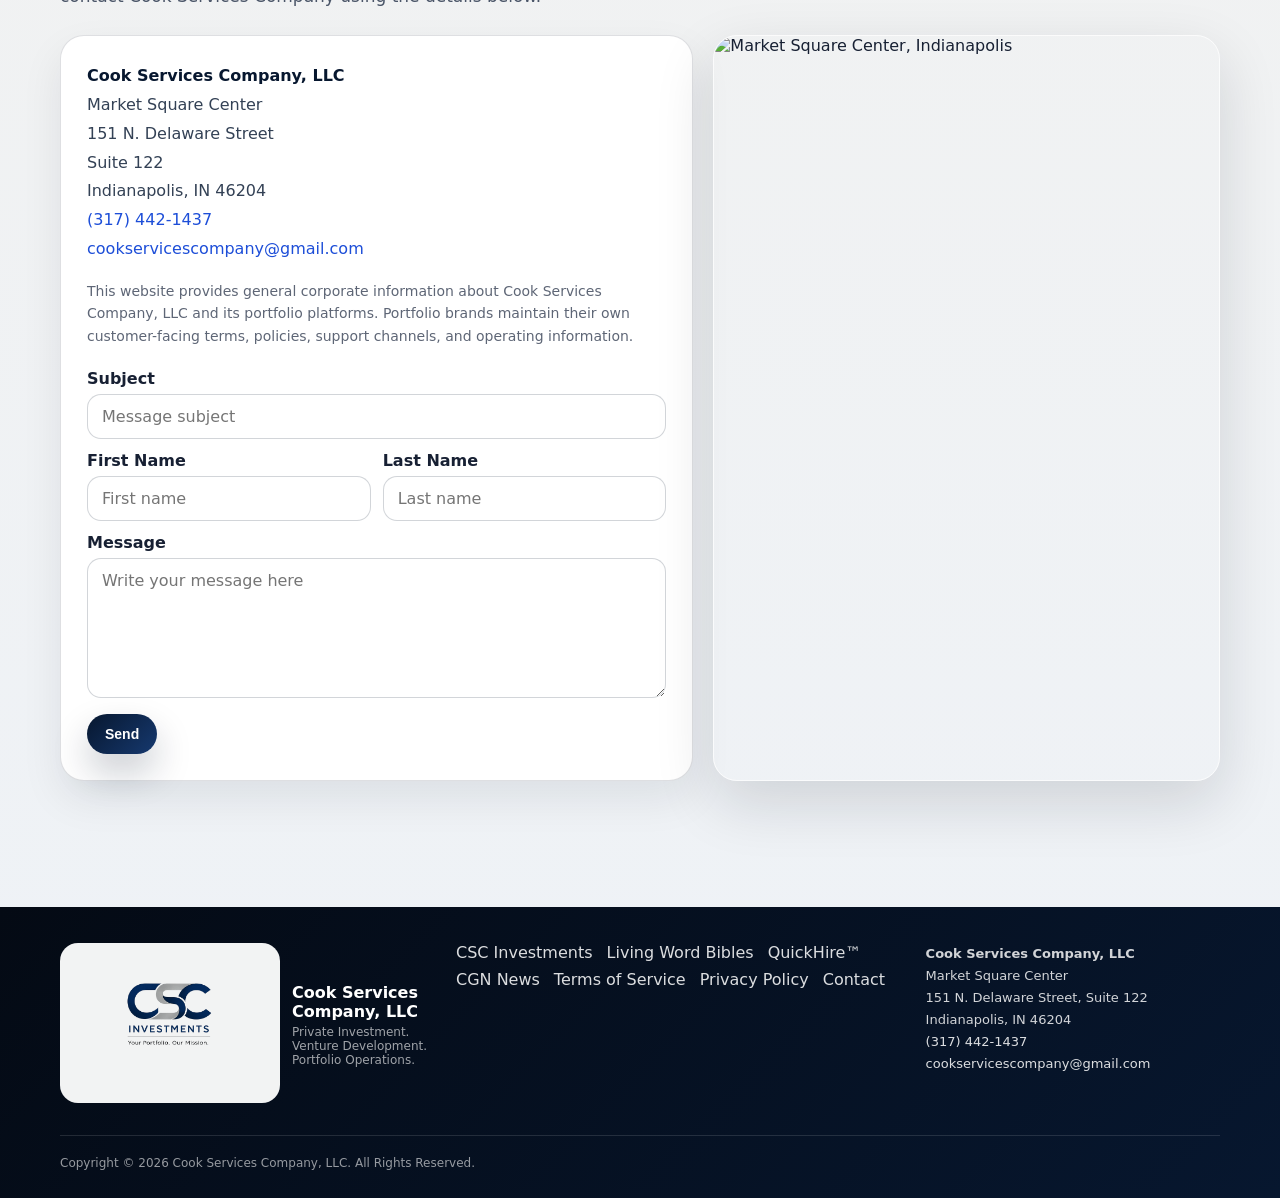
==== commit 10e68444: "Update index.html" ====
--- a/index.html
+++ b/index.html
@@ -3,7 +3,7 @@
 <head>
   <!--
     CSC Corporate Homepage Build
-    Last Updated: 23 May 2026 @ 19:22:21Z UTC
+    Last Updated: 06 June 2026 @ 20:14:35Z UTC
     Copyright © 2026 Cook Services Company, LLC | All Rights Reserved.
   -->
   <meta charset="utf-8">
@@ -26,7 +26,7 @@
   <link rel="apple-touch-icon" sizes="180x180" href="/apple-touch-icon.png">
   <link rel="manifest" href="/site.webmanifest">
   <meta name="theme-color" content="#061a33">
-  <meta name="build" content="CSC Corporate Homepage Build | 23 May 2026 @ 19:22:21Z UTC">
+  <meta name="build" content="CSC Corporate Homepage Build | 06 June 2026 @ 20:14:35Z UTC">
   <link rel="stylesheet" href="/assets/csc-style.css">
   <script type="application/ld+json">
 {
@@ -46,9 +46,13 @@
     "addressCountry": "US"
   },
   "sameAs": [
-    "https://www.livingwordbibles.com",
-    "https://www.quickhire.agency",
-    "https://www.cgnnews.net"
+    "https://corporate.cook-international.com/investors/",
+    "https://cts.cook-international.com/",
+    "https://www.cgnnews.net/",
+    "https://www.valoismedia.com/",
+    "https://www.livingwordbibles.com/",
+    "https://www.quickhireagency.com/",
+    "https://jobboard.quickhireagency.com/"
   ]
 }
   </script>
@@ -170,40 +174,97 @@
         <p class="csc-kicker">Portfolio</p>
         <h2 id="portfolio-title">Owned and affiliated digital platforms.</h2>
         <p class="csc-section-lede">
-          CSC’s portfolio includes e-commerce, employment technology, investment research, and digital media brands designed for practical growth and long-term brand value.
+          CSC’s eight-brand portfolio spans corporate operations, private investment, technology services, digital media, publishing, faith-based e-commerce, staffing, and employment technology.
         </p>
       </div>
 
       <div class="csc-brand-grid csc-brand-grid-3">
-        <a class="csc-brand-card" href="https://www.livingwordbibles.com" target="_blank" rel="noopener" aria-label="Visit Living Word Bibles">
+        <a class="csc-brand-card" href="https://corporate.cook-international.com/" aria-label="Visit Cook Services Company">
+          <div>
+            <div class="csc-brand-logo-box">
+              <img src="/CSCLogo01.png" alt="Cook Services Company logo" loading="lazy">
+            </div>
+            <h3>Cook Services Company</h3>
+            <p>Corporate information, company resources, policies, and official Cook Services Company materials.</p>
+          </div>
+          <span class="csc-card-link">Visit Corporate →</span>
+        </a>
+
+        <a class="csc-brand-card" href="https://corporate.cook-international.com/investors/" aria-label="Open CSC Investments investor resources">
+          <div>
+            <div class="csc-brand-logo-box">
+              <img src="/CSCInvestmentsLogo.png" alt="CSC Investments logo" loading="lazy">
+            </div>
+            <h3>CSC Investments</h3>
+            <p>Investor resources, portfolio information, and private reporting access for CSC investment operations.</p>
+          </div>
+          <span class="csc-card-link">Investor Resources →</span>
+        </a>
+
+        <a class="csc-brand-card" href="https://cts.cook-international.com/" target="_blank" rel="noopener" aria-label="Visit Cook Technology Services">
+          <div>
+            <div class="csc-brand-logo-box">
+              <img src="https://www.cook-international.com/CookTechnologyServices.png" alt="Cook Technology Services logo" loading="lazy">
+            </div>
+            <h3>Cook Technology Services</h3>
+            <p>Technology services, web systems, automation tools, business portals, and practical software support.</p>
+          </div>
+          <span class="csc-card-link">Visit CTS →</span>
+        </a>
+
+        <a class="csc-brand-card" href="https://www.cgnnews.net/" target="_blank" rel="noopener" aria-label="Visit CGN News">
+          <div>
+            <div class="csc-brand-logo-box">
+              <img src="/CGNNewsLogo01 Xlogo.png" alt="CGN News logo" loading="lazy">
+            </div>
+            <h3>CGN News</h3>
+            <p>A digital-first news network delivering real-time reporting, business intelligence, markets, weather, sports, and public-interest coverage.</p>
+          </div>
+          <span class="csc-card-link">Visit CGN News →</span>
+        </a>
+
+        <a class="csc-brand-card" href="https://www.valoismedia.com/" target="_blank" rel="noopener" aria-label="Visit Valois Media Holdings">
+          <div>
+            <div class="csc-brand-logo-box">
+              <img src="https://www.cook-international.com/ValoisMediaHoldings.png" alt="Valois Media Holdings logo" loading="lazy">
+            </div>
+            <h3>Valois Media Holdings</h3>
+            <p>A multi-media, print, and ebook publisher with a global ecommerce presence on Amazon and Barnes &amp; Noble.</p>
+          </div>
+          <span class="csc-card-link">Visit Valois Media →</span>
+        </a>
+
+        <a class="csc-brand-card" href="https://www.livingwordbibles.com/" target="_blank" rel="noopener" aria-label="Visit Living Word Bibles">
           <div>
             <div class="csc-brand-logo-box">
               <img src="/LivingWordBibles02.png" alt="Living Word Bibles logo" loading="lazy">
             </div>
             <h3>Living Word Bibles</h3>
-            <p>An e-commerce platform focused on faith-based products and Bible-related retail offerings.</p>
+            <p>A faith-based Bible, publishing, and gift brand focused on Scripture, meaningful products, and Christian resources.</p>
           </div>
           <span class="csc-card-link">Visit Living Word Bibles →</span>
         </a>
-        <a class="csc-brand-card" href="https://www.quickhire.agency" target="_blank" rel="noopener" aria-label="Visit QuickHire">
-          <div>
-            <div class="csc-brand-logo-box">
-              <img src="/QuickHireTransparentLogo02.png" alt="QuickHire logo" loading="lazy">
-            </div>
-            <h3>QuickHire<sup>™</sup></h3>
-            <p>A hiring and employment platform built to connect employers, candidates, and practical workforce solutions.</p>
-          </div>
-          <span class="csc-card-link">Visit QuickHire<sup>™</sup> →</span>
-        </a>
-        <a class="csc-brand-card" href="https://www.cgnnews.net" target="_blank" rel="noopener" aria-label="Visit CGN News">
-          <div>
-            <div class="csc-brand-logo-box">
-              <img src="/CGNNewsLogo01 Xlogo.png" alt="CGN News logo" loading="lazy">
-            </div>
-            <h3>CGN News</h3>
-            <p>A digital news and media platform focused on publishing, audience growth, and modern newsroom operations.</p>
-          </div>
-          <span class="csc-card-link">Visit CGN News →</span>
+
+        <a class="csc-brand-card" href="https://www.quickhireagency.com/" target="_blank" rel="noopener" aria-label="Visit QuickHire">
+          <div>
+            <div class="csc-brand-logo-box">
+              <img src="https://www.cook-international.com/QuickHireTransparentLogo02.png" alt="QuickHire logo" loading="lazy">
+            </div>
+            <h3>QuickHire</h3>
+            <p>A staffing and workforce agency connecting job seekers with employment opportunities and helping employers find qualified candidates.</p>
+          </div>
+          <span class="csc-card-link">Visit QuickHire →</span>
+        </a>
+
+        <a class="csc-brand-card" href="https://jobboard.quickhireagency.com/" target="_blank" rel="noopener" aria-label="Visit QuickHire Job Board">
+          <div>
+            <div class="csc-brand-logo-box">
+              <img src="https://www.cook-international.com/QuickHire%E2%84%A2%20Job%20Board%20logo.jpg" alt="QuickHire Job Board logo" loading="lazy">
+            </div>
+            <h3>QuickHire<sup>™</sup> Job Board</h3>
+            <p>A hiring and workforce platform designed to help employers post opportunities and connect with job seekers.</p>
+          </div>
+          <span class="csc-card-link">Visit QuickHire Job Board →</span>
         </a>
       </div>
     </section>
